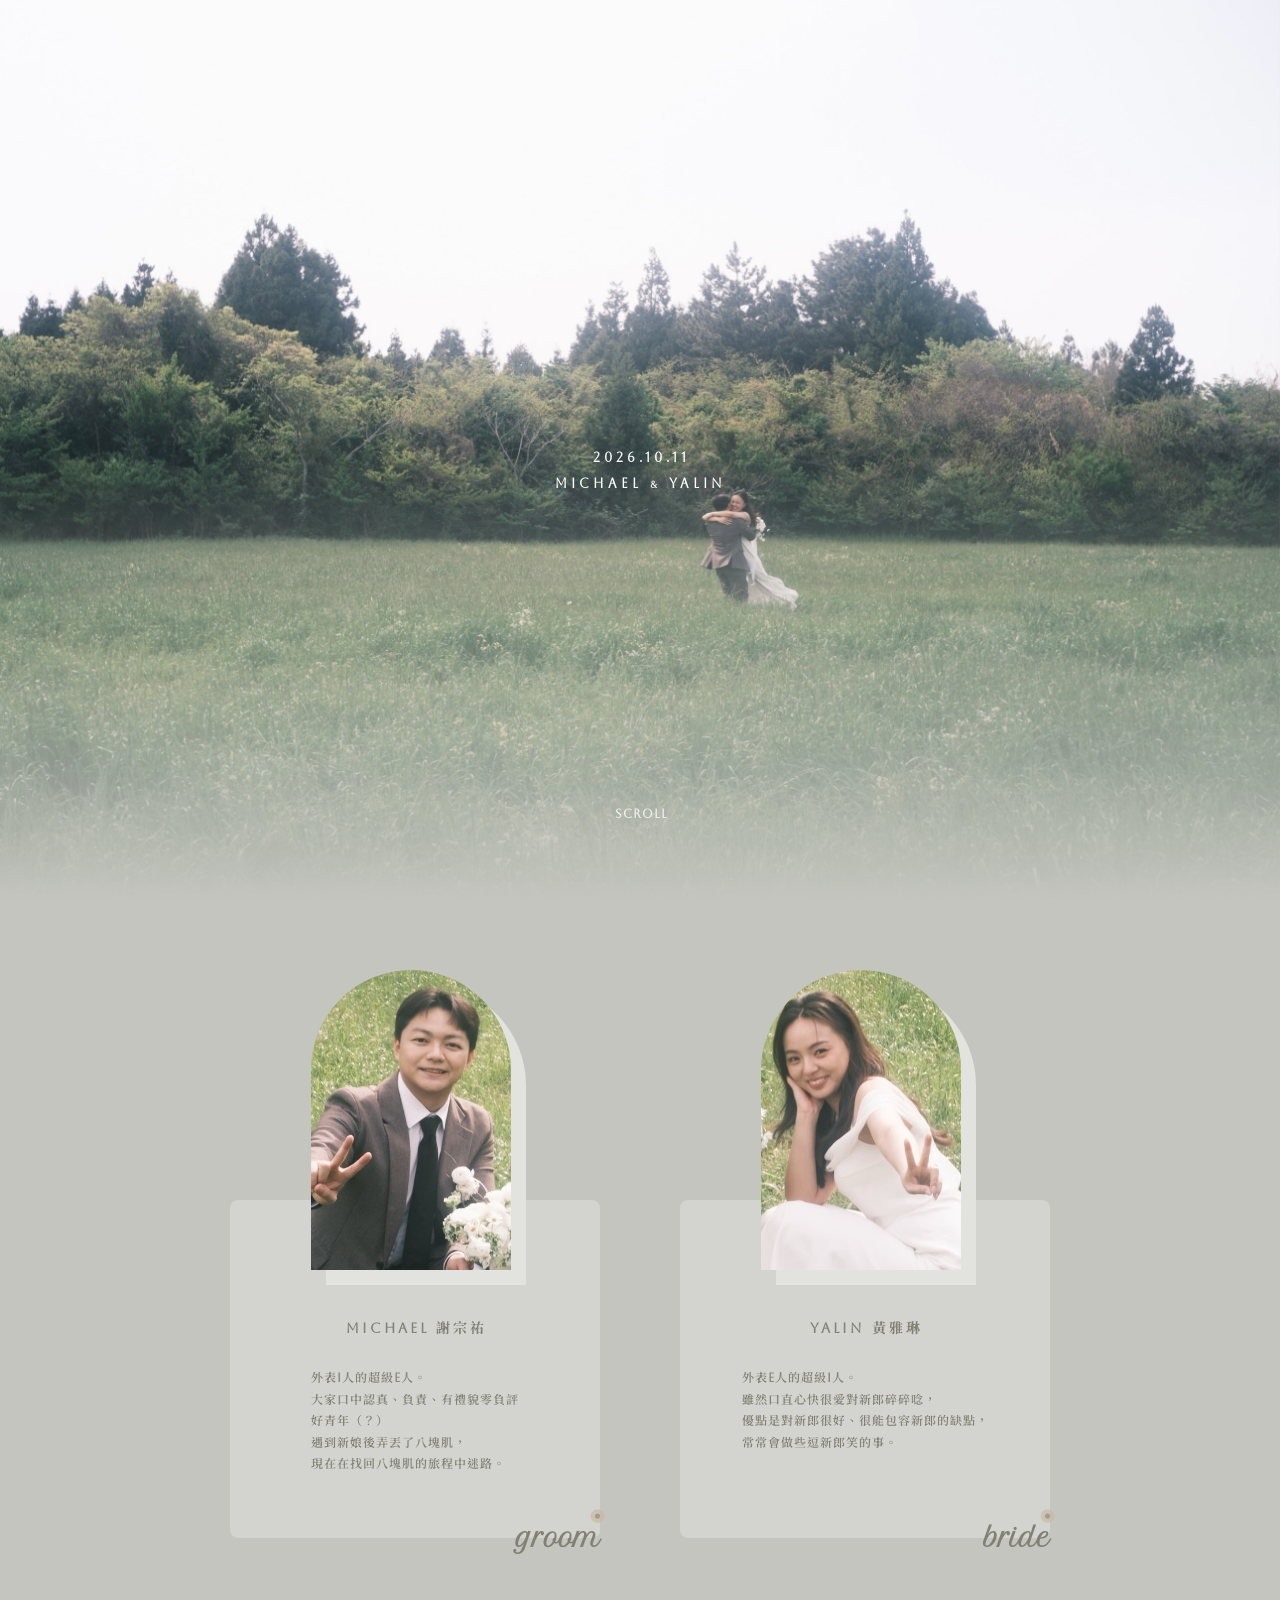
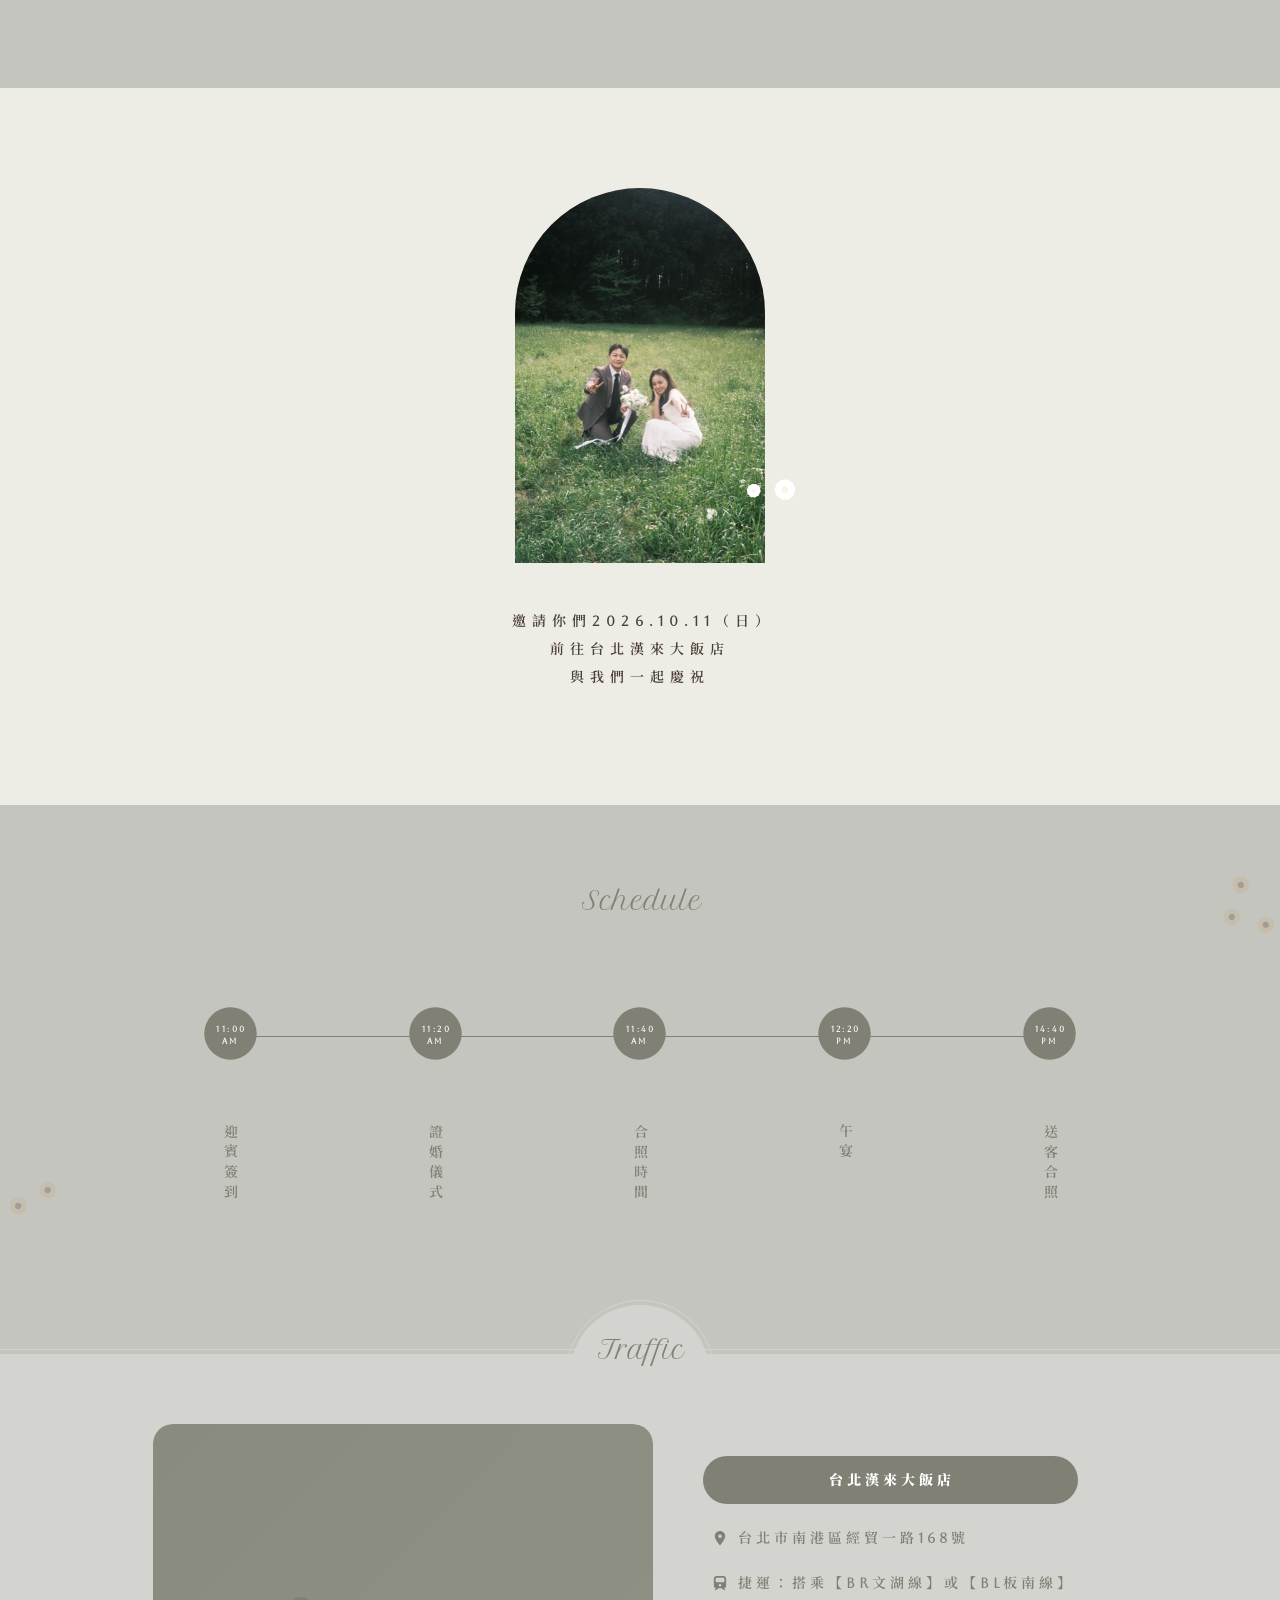
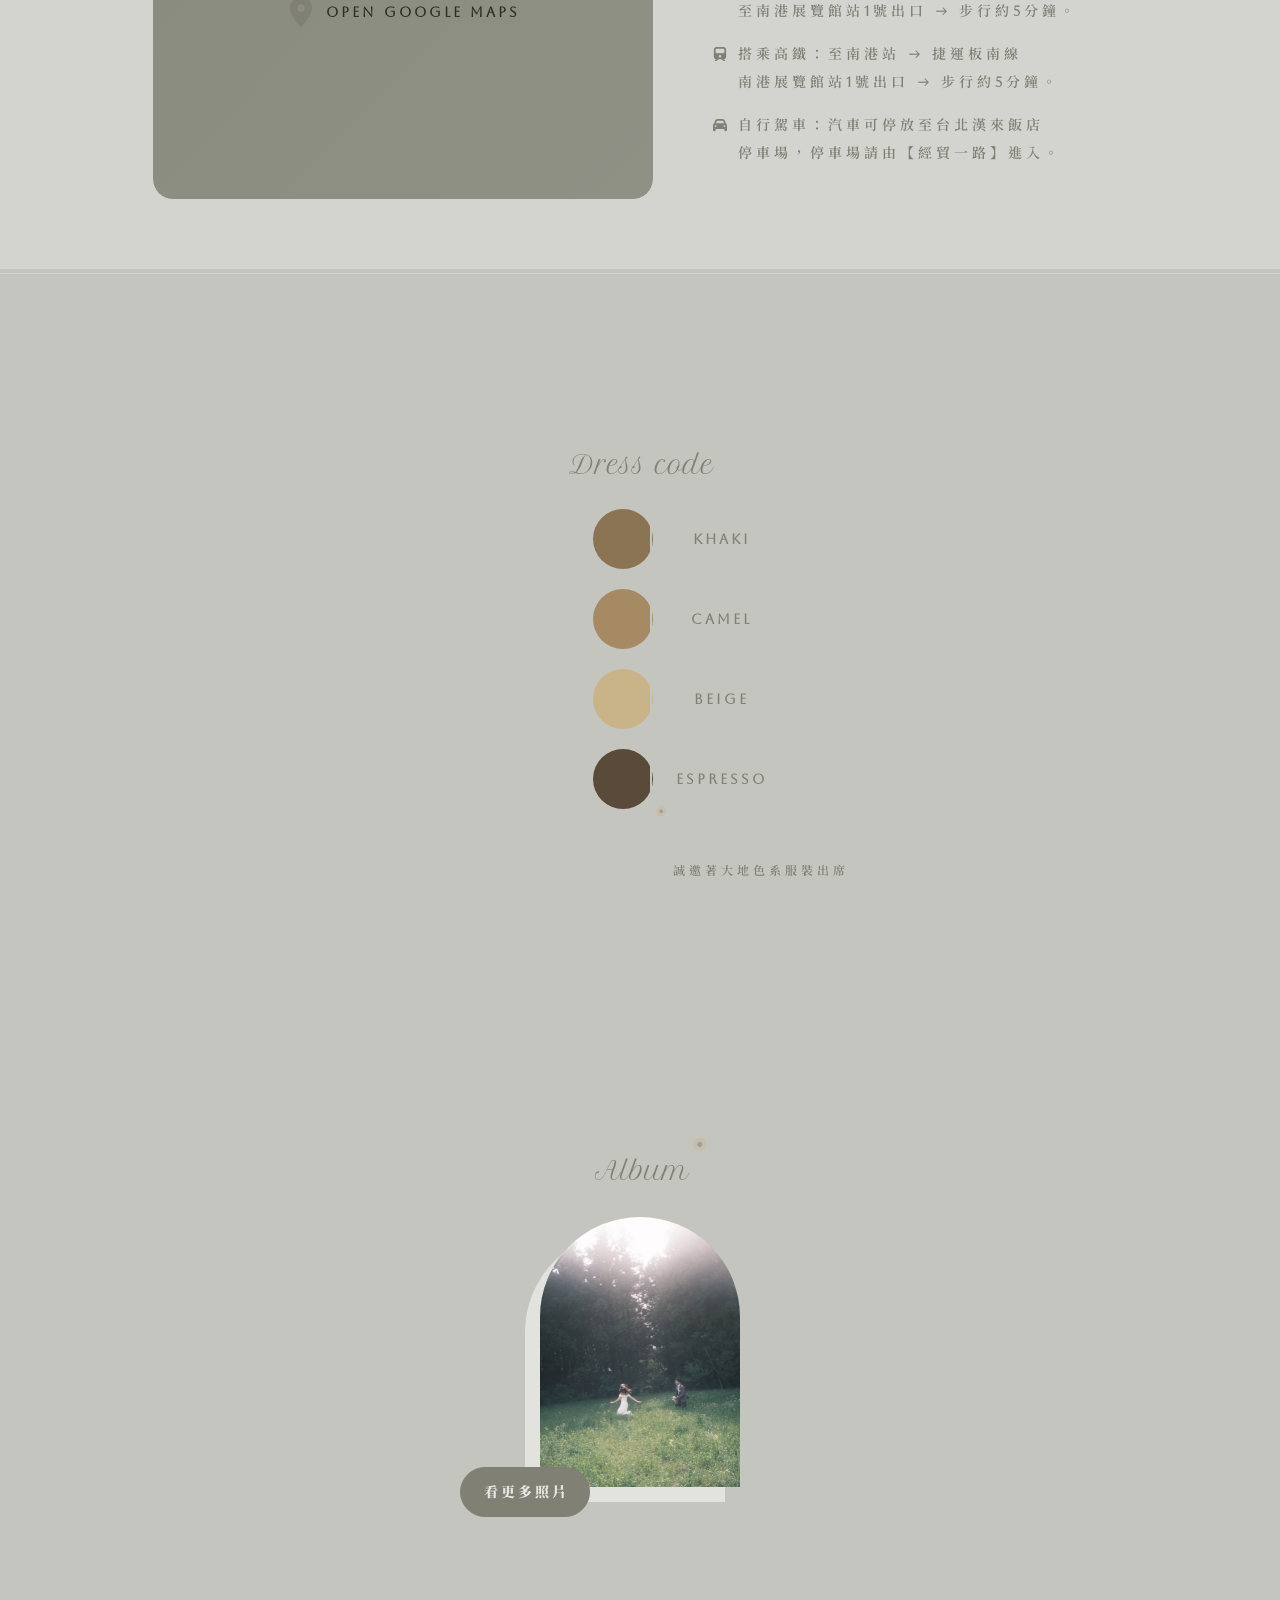
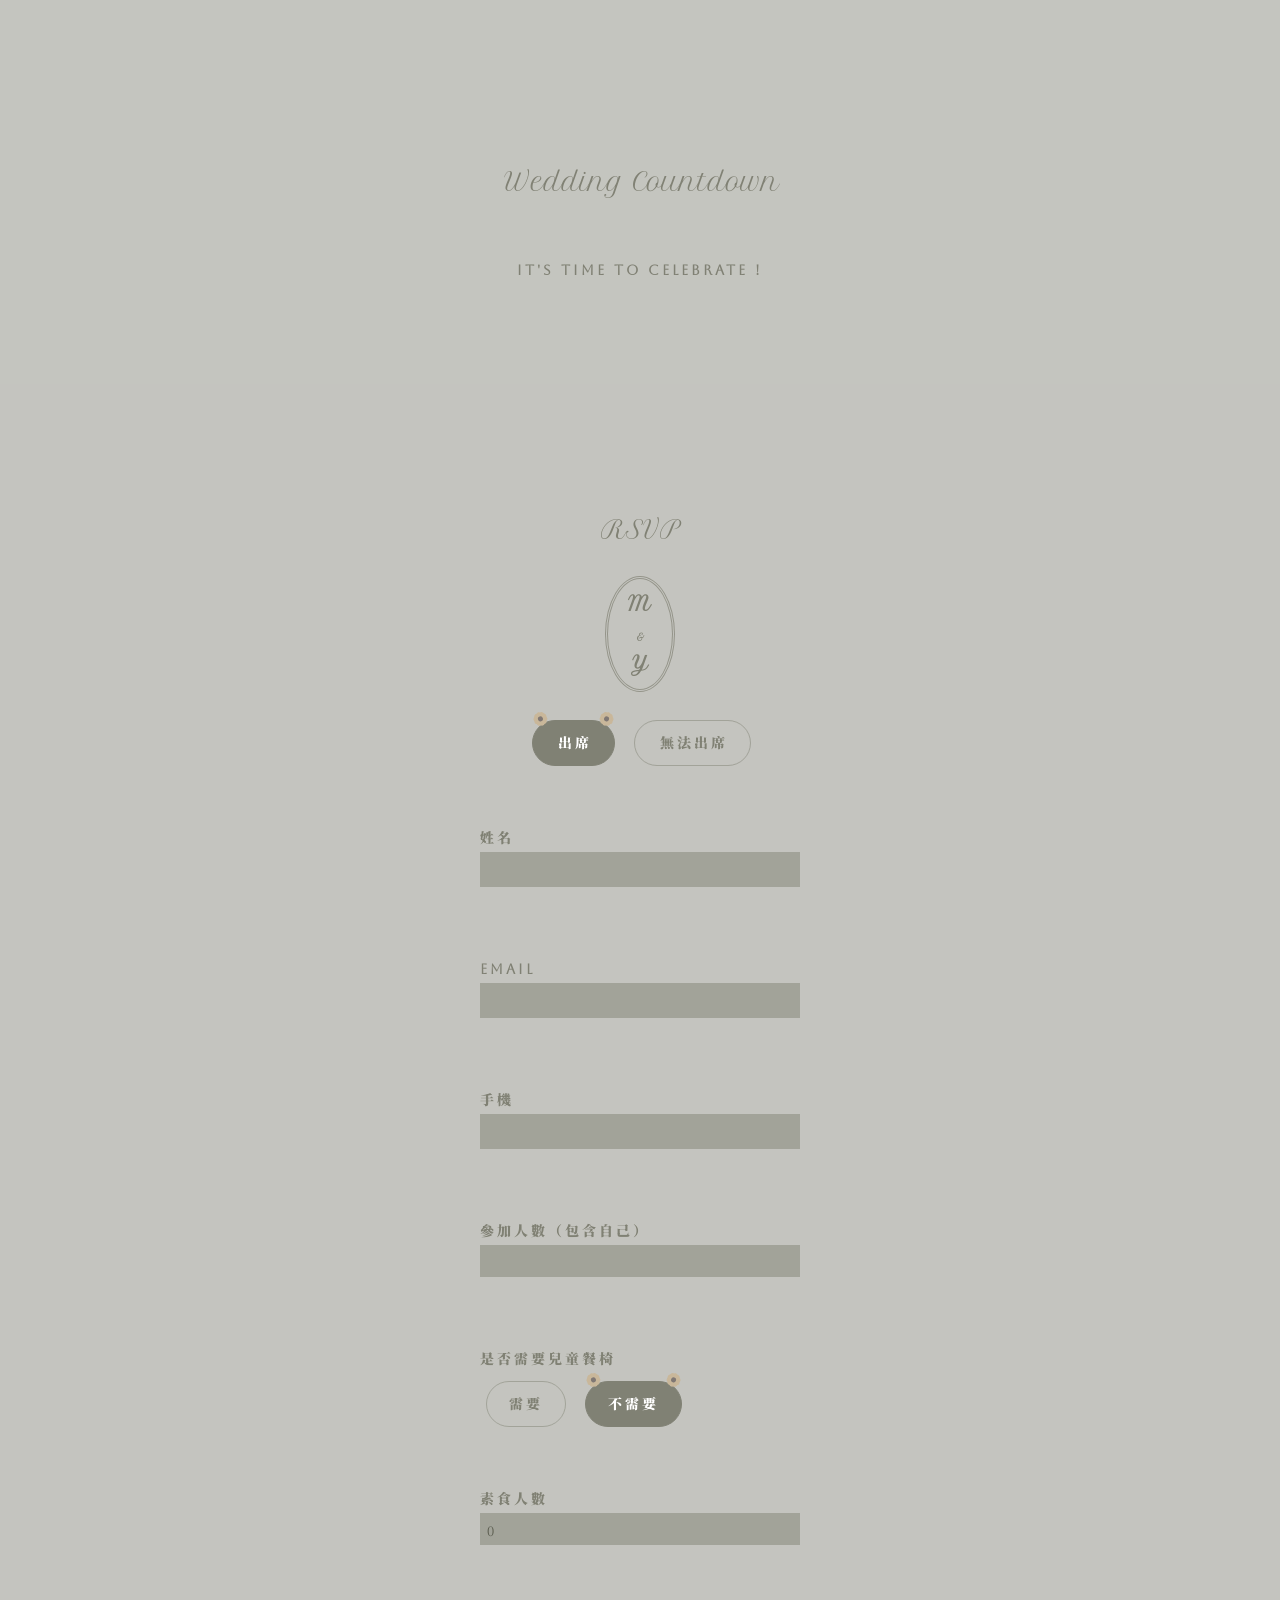
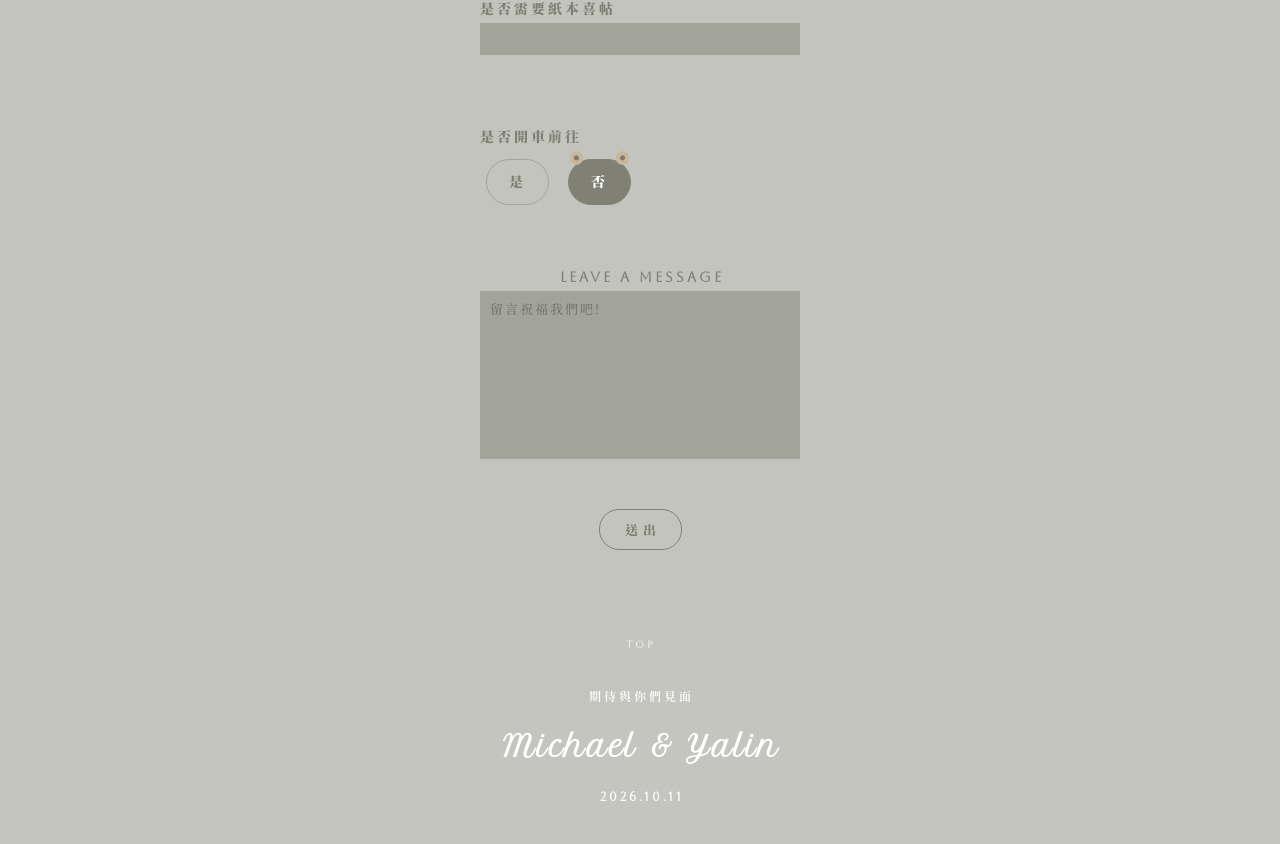
==== index.html @ a3f297ac "Fix remaining orphan line-wrap in groom's bio His line was 3 chars longer than the bride's equivalen" ====
<!DOCTYPE html>
<html lang="zh-Hant">
<head>
<meta charset="UTF-8">
<meta name="description" content="Save the Date for the wedding of Michael and Yalin!">
<meta name="viewport" content="width=device-width, initial-scale=1.0">
<title>Michael and Yalin｜Wedding</title>
<link rel="preconnect" href="https://fonts.googleapis.com">
<link rel="preconnect" href="https://fonts.gstatic.com" crossorigin>
<link rel="stylesheet" href="style.css">
</head>
<body>

<div class="bg" id="homebg"></div>
<div class="bg" id="secondbg"></div>
<div class="bg" id="thirdbg"></div>

<header id="header">
    <h1>
        2026.10.11<br>
        Michael <span class="amp">&amp;</span> Yalin
    </h1>
    <a href="javascript:void(0)" onclick="JumpTo('intro')">
        <p>scroll</p>
        <div id="scroll-line"></div>
    </a>
</header>

<div id="intro">
    <div class="intro-box">
        <div id="groom"></div>
        <p><b>MICHAEL 謝宗祐</b></p>
        <p class="intro-content">
            外表I人的超級E人。<br>
            大家口中認真、負責、有禮貌零負評<br>
            好青年（？）<br>
            遇到新娘後弄丟了八塊肌，<br>
            現在在找回八塊肌的旅程中迷路。
        </p>
        <span class="intro-title">groom</span>
    </div>
    <div class="intro-box">
        <div id="bride"></div>
        <p><b>YALIN 黃雅琳</b></p>
        <p class="intro-content">
            外表E人的超級I人。<br>
            雖然口直心快很愛對新郎碎碎唸，<br>
            優點是對新郎很好、很能包容新郎的缺點，<br>
            常常會做些逗新郎笑的事。
        </p>
        <span class="intro-title">bride</span>
    </div>
</div>

<div id="invite" class="invite">
    <div>
        <div class="invite-img"></div>
        <span id="invite-flower1"></span>
        <span id="invite-flower2"></span>
        <h2>we're getting married</h2>
    </div>
    <p>
        邀請你們2026.10.11（日）<br>
        前往台北漢來大飯店<br>與我們一起慶祝
    </p>
</div>

<div id="schedule">
    <h2>Schedule</h2>
    <div id="right-flowers">
        <span class="flowers" id="right-flower1"></span>
        <span class="flowers" id="right-flower2"></span>
        <span class="flowers" id="right-flower3"></span>
    </div>
    <div id="left-flowers">
        <span class="flowers" id="left-flower1"></span>
        <span class="flowers" id="left-flower2"></span>
    </div>
    <div id="timeline">
        <div class="time" id="time1">11:00<br>AM</div>
        <div class="time" id="time2">11:20<br>AM</div>
        <div class="time" id="time3">11:40<br>AM</div>
        <div class="time" id="time4">12:20<br>PM</div>
        <div class="time" id="time5">14:40<br>PM</div>
        <div class="activity" id="activity1">迎賓簽到</div>
        <div class="activity" id="activity2">證婚儀式</div>
        <div class="activity" id="activity3">合照時間</div>
        <div class="activity" id="activity4">午宴</div>
        <div class="activity" id="activity5">送客合照</div>
    </div>
</div>

<div id="traffic">
    <div id="traffic-box">
        <h2>Traffic</h2>
        <div class="map">
            <a href="https://www.google.com/maps/search/?api=1&query=%E5%8F%B0%E5%8C%97%E6%BC%A2%E4%BE%86%E5%A4%A7%E9%A3%AF%E5%BA%97" target="_blank" rel="noopener">
                <svg class="pin" xmlns="http://www.w3.org/2000/svg" viewBox="0 0 384 512" fill="currentColor"><path d="M215.7 499.2C267 435 384 279.4 384 192C384 86 298 0 192 0S0 86 0 192c0 87.4 117 243 168.3 307.2c12.3 15.3 35.1 15.3 47.4 0zM192 128a64 64 0 1 1 0 128 64 64 0 1 1 0-128z"/></svg>
                &nbsp;open google maps
            </a>
        </div>
        <div id="traffic-content">
            <div class="theplace">
                台北漢來大飯店
            </div>
            <div class="guide">
                <div>
                    <svg xmlns="http://www.w3.org/2000/svg" viewBox="0 0 384 512" fill="currentColor" width="14px" height="14px" style="padding-top: 7px;"><path d="M215.7 499.2C267 435 384 279.4 384 192C384 86 298 0 192 0S0 86 0 192c0 87.4 117 243 168.3 307.2c12.3 15.3 35.1 15.3 47.4 0zM192 128a64 64 0 1 1 0 128 64 64 0 1 1 0-128z"/></svg>
                </div>
                <div>台北市南港區經貿一路168號</div>

                <div><svg xmlns="http://www.w3.org/2000/svg" viewBox="0 0 448 512" fill="currentColor" width="14px" height="14px" style="padding-top: 7px;"><path d="M96 0C43 0 0 43 0 96L0 352c0 48 35.2 87.7 81.1 94.9l-46 46C28.1 499.9 33.1 512 43 512l39.7 0c8.5 0 16.6-3.4 22.6-9.4L160 448l128 0 54.6 54.6c6 6 14.1 9.4 22.6 9.4l39.7 0c10 0 15-12.1 7.9-19.1l-46-46c46-7.1 81.1-46.9 81.1-94.9l0-256c0-53-43-96-96-96L96 0zM64 96c0-17.7 14.3-32 32-32l256 0c17.7 0 32 14.3 32 32l0 96c0 17.7-14.3 32-32 32L96 224c-17.7 0-32-14.3-32-32l0-96zM224 288a48 48 0 1 1 0 96 48 48 0 1 1 0-96z"/></svg></div>
                <div>捷運：搭乘【BR文湖線】或【BL板南線】<br>至南港展覽館站1號出口 → 步行約5分鐘。</div>

                <div><svg xmlns="http://www.w3.org/2000/svg" viewBox="0 0 448 512" fill="currentColor" width="14px" height="14px" style="padding-top: 7px;"><path d="M96 0C43 0 0 43 0 96L0 352c0 48 35.2 87.7 81.1 94.9l-46 46C28.1 499.9 33.1 512 43 512l39.7 0c8.5 0 16.6-3.4 22.6-9.4L160 448l128 0 54.6 54.6c6 6 14.1 9.4 22.6 9.4l39.7 0c10 0 15-12.1 7.9-19.1l-46-46c46-7.1 81.1-46.9 81.1-94.9l0-256c0-53-43-96-96-96L96 0zM64 96c0-17.7 14.3-32 32-32l256 0c17.7 0 32 14.3 32 32l0 96c0 17.7-14.3 32-32 32L96 224c-17.7 0-32-14.3-32-32l0-96zM224 288a48 48 0 1 1 0 96 48 48 0 1 1 0-96z"/></svg></div>
                <div>搭乘高鐵：至南港站 → 捷運板南線<br>南港展覽館站1號出口 → 步行約5分鐘。</div>

                <div><svg xmlns="http://www.w3.org/2000/svg" viewBox="0 0 512 512" fill="currentColor" width="14px" height="14px" style="padding-top: 7px;"><path d="M135.2 117.4L109.1 192l293.8 0-26.1-74.6C372.3 104.6 360.2 96 346.6 96L165.4 96c-13.6 0-25.7 8.6-30.2 21.4zM39.6 196.8L74.8 96.3C88.3 57.8 124.6 32 165.4 32l181.2 0c40.8 0 77.1 25.8 90.6 64.3l35.2 100.5c23.2 9.6 39.6 32.5 39.6 59.2l0 144 0 48c0 17.7-14.3 32-32 32l-32 0c-17.7 0-32-14.3-32-32l0-48L96 400l0 48c0 17.7-14.3 32-32 32l-32 0c-17.7 0-32-14.3-32-32l0-48L0 256c0-26.7 16.4-49.6 39.6-59.2zM128 288a32 32 0 1 0 -64 0 32 32 0 1 0 64 0zm288 32a32 32 0 1 0 0-64 32 32 0 1 0 0 64z"/></svg></div>
                <div>自行駕車：汽車可停放至台北漢來飯店<br>停車場，停車場請由【經貿一路】進入。</div>
            </div>
        </div>
    </div>
</div>

<div id="dresscode">
    <div class="dresscode-box">
        <div class="dresscode-img"></div>
        <h2>Dress code</h2>
        <div id="dresscode-flower">
            <span class="flowers" id="dresscode-flower1"></span>
            <span class="flowers" id="dresscode-flower2"></span>
        </div>
        <div id="dresscode-content">
            <div id="dresscode-grid">
                <div class="circle" id="circle1"></div>
                <div>KHAKI</div>
                <div class="circle" id="circle2"></div>
                <div>CAMEL</div>
                <div class="circle" id="circle3"></div>
                <div>BEIGE</div>
                <div class="circle" id="circle4"></div>
                <div>ESPRESSO</div>
            </div>
            <p class="dresscode-note">誠邀著大地色系服裝出席</p>
        </div>
    </div>
</div>

<div class="photo-video">
    <h2>Album</h2>
    <div class="photo"><a href="javascript:void(0)" onclick="showgallery()">看更多照片</a></div>
</div>

<a href="javascript:void(0)" id="closebutton" onclick="closegallery()">&times;</a>
<div id="gallery">
    <div id="photo-gallery">
        <div id="photo-gallery-grid"></div>
        <p>photos by Michael &amp; Yalin</p>
    </div>
</div>

<div id="photo-viewer">
    <button class="viewer-nav viewer-prev" onclick="showPrevViewerPhoto()" aria-label="Previous">&#10094;</button>
    <img src="" alt="" id="viewerImg">
    <button class="viewer-nav viewer-next" onclick="showNextViewerPhoto()" aria-label="Next">&#10095;</button>
</div>

<div class="countdown-area" id="countdown-area">
    <h2>Wedding Countdown</h2>
    <p>距離婚禮還有</p>
    <div class="countdown-area-box">
        <div id="days"></div>
        <div id="hours"></div>
        <div id="mins"></div>
        <div id="secs"></div>
        <p>Days</p>
        <p>Hours</p>
        <p>Mins</p>
        <p>Secs</p>
    </div>
    <p>期待與你們見面！</p>
</div>

<div id="RSVP" class="RSVP">
    <h2>RSVP</h2>
    <div id="RSVPcircle">M<br><span style="font-size: 10px;">&amp;</span><br>Y</div>
    <div id="RSVParea">
        <form id="form1">

            <label for="attend-yes" class="attend" onclick="AttendFunction('form1')">出席
                <input type="radio" id="attend-yes" value="出席" name="ATTEND" checked>
                <span class="flower-deco attend-flower1"></span>
                <span class="flower-deco attend-flower2"></span>
            </label>
            <label for="attend-no" class="attend" onclick="AttendFunction('form1')">無法出席
                <input type="radio" id="attend-no" value="無法出席" name="ATTEND">
                <span class="flower-deco attend-flower1"></span>
                <span class="flower-deco attend-flower2"></span>
            </label>

            <div class="form-grid">
                <div class="form-title"><label for="Name">姓名</label></div>
                <div>
                    <input type="text" id="Name" name="NAME">
                    <span class="field-error" id="err-Name"></span>
                </div>

                <div class="form-title"><label for="Email">Email</label></div>
                <div>
                    <input type="email" id="Email" name="EMAIL">
                    <span class="field-error" id="err-Email"></span>
                </div>

                <div class="form-title"><label for="Phone">手機</label></div>
                <div>
                    <input type="tel" id="Phone" name="PHONE">
                    <span class="field-error" id="err-Phone"></span>
                </div>

                <div class="form-title not-attend"><label for="AttendCount">參加人數（包含自己）</label></div>
                <div class="not-attend">
                    <select id="AttendCount" name="ATTENDCOUNT">
                        <option value=""></option>
                        <option value="1">1</option>
                        <option value="2">2</option>
                        <option value="3">3</option>
                        <option value="4">4</option>
                        <option value="5">5</option>
                        <option value="6">6</option>
                        <option value="7">7</option>
                        <option value="8">8</option>
                        <option value="9">9</option>
                        <option value="10">10</option>
                    </select>
                    <span class="field-error" id="err-AttendCount"></span>
                </div>

                <div class="form-title not-attend">是否需要兒童餐椅</div>
                <div class="not-attend">
                    <label for="childchair-yes" class="attend" onclick="ToggleFunction('form1','CHILDCHAIR')">需要
                        <input type="radio" id="childchair-yes" value="需要" name="CHILDCHAIR">
                        <span class="flower-deco attend-flower1"></span>
                        <span class="flower-deco attend-flower2"></span>
                    </label>
                    <label for="childchair-no" class="attend" onclick="ToggleFunction('form1','CHILDCHAIR')">不需要
                        <input type="radio" id="childchair-no" value="不需要" name="CHILDCHAIR" checked>
                        <span class="flower-deco attend-flower1"></span>
                        <span class="flower-deco attend-flower2"></span>
                    </label>
                </div>

                <div class="form-title not-attend"><label for="VegCount">素食人數</label></div>
                <div class="not-attend">
                    <select id="VegCount" name="VEGCOUNT">
                        <option value="0">0</option>
                        <option value="1">1</option>
                        <option value="2">2</option>
                        <option value="3">3</option>
                        <option value="4">4</option>
                        <option value="5">5</option>
                        <option value="6">6</option>
                        <option value="7">7</option>
                        <option value="8">8</option>
                        <option value="9">9</option>
                        <option value="10">10</option>
                    </select>
                </div>

                <div class="form-title"><label for="Invitation">是否需要紙本喜帖</label></div>
                <div>
                    <select id="Invitation" name="INVITATION" onchange="InvitationFunction()">
                        <option value=""></option>
                        <option value="需要">需要</option>
                        <option value="不需要">不需要</option>
                    </select>
                    <span class="field-error" id="err-Invitation"></span>
                </div>

                <div class="form-title" id="addressLabel" style="display:none;"><label for="Address">喜帖寄送地址</label></div>
                <div id="addressRow" class="is-hidden">
                    <input type="text" id="Address" name="ADDRESS" placeholder="請填郵遞區號＋地址">
                    <span class="field-error" id="err-Address"></span>
                </div>

                <div class="form-title not-attend">是否開車前往</div>
                <div class="not-attend">
                    <label for="driving-yes" class="attend" onclick="ToggleFunction('form1','DRIVING')">是
                        <input type="radio" id="driving-yes" value="是" name="DRIVING">
                        <span class="flower-deco attend-flower1"></span>
                        <span class="flower-deco attend-flower2"></span>
                    </label>
                    <label for="driving-no" class="attend" onclick="ToggleFunction('form1','DRIVING')">否
                        <input type="radio" id="driving-no" value="否" name="DRIVING" checked>
                        <span class="flower-deco attend-flower1"></span>
                        <span class="flower-deco attend-flower2"></span>
                    </label>
                </div>

            </div>
            <div class="form-title">LEAVE A MESSAGE</div>
            <textarea id="Message" name="MESSAGE" rows="8" placeholder="留言祝福我們吧!"></textarea>
        </form>

        <input type="submit" value="送出" id="submitbutton" onclick="submitform1()">

    </div>
</div>

<div id="submit-success">
    <div>
        <h1>感謝填寫！</h1>
        <div>期待與你們相聚<br>Michael &amp; Yalin</div>
        <a href="javascript:void(0)" id="submitokbutton" onclick="submitok()">確認</a>
    </div>
</div>

<div id="loading">
    <div id="loader"></div>
</div>

<footer>
    <a href="javascript:void(0)" onclick="JumpTo('header')">TOP</a>
    <div>期待與你們見面</div>
    <div class="footer-signature">Michael &amp; Yalin</div>
    <div>2026.10.11</div>
</footer>

<script src="https://code.jquery.com/jquery-3.4.1.js" integrity="sha256-WpOohJOqMqqyKL9FccASB9O0KwACQJpFTUBLTYOVvVU=" crossorigin="anonymous"></script>
<script src="script.js"></script>
</body>
</html>
---- style.css ----
@import url('https://fonts.googleapis.com/css2?family=Aboreto&family=Noto+Serif+TC:wght@600;900&family=Petit+Formal+Script&display=swap');

:root{
    --flower-svg: url("data:image/svg+xml,%3Csvg xmlns='http://www.w3.org/2000/svg' viewBox='0 0 40 60'%3E%3Cg fill='%23c9b79a'%3E%3Cellipse cx='20' cy='15' rx='8' ry='14'/%3E%3Cellipse cx='20' cy='15' rx='8' ry='14' transform='rotate(72 20 15)'/%3E%3Cellipse cx='20' cy='15' rx='8' ry='14' transform='rotate(144 20 15)'/%3E%3Cellipse cx='20' cy='15' rx='8' ry='14' transform='rotate(216 20 15)'/%3E%3Cellipse cx='20' cy='15' rx='8' ry='14' transform='rotate(288 20 15)'/%3E%3Ccircle cx='20' cy='15' r='5' fill='%23807874'/%3E%3C/g%3E%3C/svg%3E");
}

html{scroll-behavior: smooth;}
body,html{height: 100%;}

body{
    margin: 0;
    padding: 0;
    font-family: 'Aboreto','Noto Serif TC',serif;
    color: rgb(128, 129, 116);
    background-color: rgb(196, 197, 191);
    text-align: center;
    text-indent: 3px;
    letter-spacing: 3px;
    font-size: 14px;
    font-weight: 600;
    line-height: 2;
}

::selection{
    color: rgb(128, 129, 116);
    background-color: rgba(38, 39, 32,0.7);
}

h1{
    font-size: 12px;
    margin-top: 50px;
    font-weight: 900;
}

h2{
    font-size: 25px;
    font-family: 'Petit Formal Script', cursive;
    font-weight: 400;
    letter-spacing: 0;
}

header{
    width: 100%;
    height: 100%;
    position: relative;
    display: flex;
    flex-direction: column;
    justify-content: center;
    align-items: center;
    color: rgb(255, 255, 255);
    background-image: linear-gradient(rgba(196, 197, 191, 0) 50%,rgba(196, 197, 191, 1));
    overflow: hidden;
}

header h1{
    font-size: 13px;
    letter-spacing: 4px;
}

header h1 span.amp{
    font-size: 10px;
}

header a{
    position: absolute;
    display: flex;
    flex-direction: column;
    align-items: center;
    height: 110px;
    bottom: 0px;
    text-decoration: none;
    color: rgba(255, 255, 255,0.8);
}

header a p{
    font-size: 12px;
    letter-spacing: 1px;
    padding-bottom: 10px;
    animation-name: scrollp;
    animation-iteration-count: infinite;
    animation-duration: 2s;
    transform: translateY(0);
}

@keyframes scrollp{
    0% { transform: translateY(0); }
    50% { transform: translateY(10px); }
    100% { transform: translateY(0); }
}

#scroll-line{
    display: block;
    height: 0;
    border-left: 1px solid rgba(255, 255, 255, 0.3);
    animation-name: scroll-line;
    animation-iteration-count: infinite;
    animation-duration: 1s;
}

@keyframes scroll-line{
    0% { height: 0; }
    100% { height: 60px; }
}

.bg{
    width: 100%;
    height: 100%;
    position: fixed;
    background-size: cover;
    background-position: center;
    z-index: -99;
}

#homebg{
    background-position: 50% 40%;
    background-image: url("reference/網頁用圖/background1.JPG");
    z-index: -100;
}
#secondbg{
    background-image: url("reference/網頁用圖/background2.JPG");
    display: none;
}
#thirdbg{
    background-image: url("reference/網頁用圖/background3.JPG");
    filter: brightness(160%);
    display: none;
}

#intro{
    padding: 150px 0 0 0;
    display: flex;
    flex-wrap: wrap;
    justify-content: center;
    background-color: rgb(196, 197, 191);
    overflow: hidden;
}

.intro-box{
    display: flex;
    flex-direction: column;
    align-items: center;
    position: relative;
    background-color: rgba(211, 211, 207);
    border-radius: 8px;
    padding: 100px 50px 50px 50px;
    margin: 150px 40px;
    width: 270px;
    opacity: 0;
    transform: translateY(100px);
    transition: 1s;
}

.intro-box.active{
    opacity: 1;
    transform: translateX(0);
}

#groom, #bride{
    position: absolute;
    top: -80px;
    left: 49%;
    transform: translate(-50%, -50%);
    width: 200px;
    height: 300px;
    border-radius: 100px 100px 0 0;
    box-shadow: 15px 15px 0px rgb(226, 226, 223);
    background-repeat: no-repeat;
}

#groom{
    background-image: url('reference/網頁用圖/avatar_groom.jpg');
    background-position: 50% 30%;
    background-size: cover;
}

#bride{
    background-image: url('reference/網頁用圖/avatar_bride.jpg');
    background-position: 50% 20%;
    background-size: cover;
}

.intro-content{
    text-align: left;
    text-indent: 0;
    font-size: 12px;
    letter-spacing: 1px;
    line-height: 1.8;
    opacity: 0;
    transition: 1.5s;
}

.intro-content.active{
    opacity: 1;
}

.intro-title{
    position: absolute;
    font-family: 'Petit Formal Script', cursive;
    font-size: 25px;
    letter-spacing: 0;
    bottom: -25px;
    right: 0px;
}

.intro-title::after{
    content: '';
    position: absolute;
    height: 50px;
    width: 20px;
    background-image: var(--flower-svg);
    background-repeat: no-repeat;
    background-size: contain;
    transform: rotate(15deg);
    right: -3px;
    bottom: 5px;
    opacity: 0.6;
    z-index: -1;
    pointer-events: none;
}

#invite{
    padding: 100px 0;
    display: flex;
    flex-direction: column;
    align-items: center;
    color: rgb(74, 63, 53);
    background-color: rgba(245, 242, 235, 0.85);
    overflow: hidden;
}

#invite div{
    position: relative;
    width: 350px;
}

.invite-img{
    width: 70%;
    max-width: 250px;
    aspect-ratio: 1 / 1.5;
    border-radius: 200px 200px 0 0;
    margin: auto;
    background-image: url('reference/gallery/thumbs/IMG_0279.JPG');
    background-size: cover;
    background-position: 50% 20%;
}

#invite-flower1{
    position: absolute;
    width: 20px;
    height: 30px;
    bottom:50px;
    right: 50px;
    background-image: var(--flower-svg);
    background-repeat: no-repeat;
    background-size: contain;
    filter: brightness(200%);
    transform: rotate(-10deg);
    animation-name: smallflower;
    animation-iteration-count: infinite;
    animation-duration: 1s;
    pointer-events: none;
    user-select:none;
}

@keyframes smallflower{
    0% { transform: rotate(-10deg); }
    50% { transform: rotate(-5deg); }
    100% { transform: rotate(-10deg); }
}

#invite-flower2{
    position: absolute;
    width: 30px;
    height: 45px;
    bottom: 40px;
    right: 18px;
    background-image: var(--flower-svg);
    background-repeat: no-repeat;
    background-size: contain;
    filter: brightness(200%);
    transform: rotate(15deg);
    animation-name: bigflower;
    animation-iteration-count: infinite;
    animation-duration: 1s;
    pointer-events: none;
    user-select:none;
}

@keyframes bigflower{
    0% { transform: rotate(15deg); }
    50% { transform: rotate(10deg); }
    100% { transform: rotate(15deg); }
}

#invite h2{
    position: absolute;
    font-size: 28px;
    bottom: -50px;
    width: 100%;
    color: rgb(255, 255, 255);
    opacity: 0;
    transition: 0.7s;
    transform: translateY(50px);
}

#invite h2.active{
    opacity: 1;
    transform: translateY(0);
}

#invite p{
    padding: 30px 20px 0 20px;
    text-indent: 6px;
    letter-spacing: 6px;
    opacity: 0;
    transition: 0.7s;
    transition-delay: 0.1s;
    transform: translateY(50px);
}

#invite p.active{
    opacity: 1;
    transform: translateY(0);
}

#schedule{
    position: relative;
    padding: 50px 0 150px 0;
    background-color: rgb(196, 197, 191);
    overflow: hidden;
}

#timeline{
    position: relative;
    margin: auto;
    padding-top: 50px;
    display: grid;
    grid-auto-columns: 1fr;
    grid-template-areas:
      'time1 activity1'
      'time2 activity2'
      'time3 activity3'
      'time4 activity4'
      'time5 activity5';
    width: 260px;
    row-gap: 50px;
    justify-content: center;
}

#timeline::before{
    content: '';
    position: absolute;
    width: 0;
    height: 85%;
    top: 90px;
    left: 25%;
    border-left: 1px solid rgb(128, 129, 116);
}

#timeline div{
    display: flex;
    align-items: center;
    justify-content: center;
}

.time{
    font-size: 12px;
    width: 75px;
    height: 70px;
    border-radius: 50%;
    padding-top: 5px;
    line-height: 1.5;
    justify-self: center;
    color: rgb(255, 255, 255);
    background-color: rgb(128, 129, 116);
    transform: scale(0.7);
}

.time.active{
    animation-name: time-animation;
    animation-duration: 1.5s;
    animation-fill-mode: forwards;
}

@keyframes time-animation{
    0%{ transform: scale(0.7); }
    50%{ transform: scale(1); }
    100%{ transform: scale(0.9); }
}

.activity{
    letter-spacing: 6px;
}

#time1{ grid-area: time1; }
#time2{ grid-area: time2; }
#time3{ grid-area: time3; }
#time4{ grid-area: time4; }
#time5{ grid-area: time5; }
#activity1{ grid-area: activity1; }
#activity2{ grid-area: activity2; }
#activity3{ grid-area: activity3; }
#activity4{ grid-area: activity4; }
#activity5{ grid-area: activity5; }

#right-flowers{ position: absolute; top: 20%; right: 0; }
#left-flowers{ position: absolute; bottom: 20%; left: 0; }

.flowers{
    display: inline-block;
    position: relative;
    width: 25px;
    height: 40px;
    opacity: 0.5;
    pointer-events: none;
    user-select:none;
    background-image: var(--flower-svg);
    background-repeat: no-repeat;
    background-size: contain;
}

#left-flower1{ transform: rotate(15deg); }
#left-flower2{ transform: rotate(30deg); top:-17px; left: -5px; }
#right-flower1{ transform: scaleX(-1) rotate(40deg); top:-10px; right: -35px; }
#right-flower2{ transform: rotate(-15deg); top:-40px; right: -8px; }
#right-flower3{ transform: scaleX(-1) rotate(10deg); }

#traffic{ background-color: rgb(196, 197, 191); }

#traffic h2{
    padding: 20px 5px 0 5px;
    background-color: rgba(211, 211, 207,1);
    border-radius: 70px 70px 0 0;
    width: 130px;
    top: -70px;
    position: absolute;
}

#traffic h2::before{
    content: '';
    position: absolute;
    border: 1px solid rgba(211, 211, 207,1);
    border-radius: 75px 75px 0 0;
    width: 105%;
    height: 110%;
    top: -5px;
    left: -4.5px;
}

#traffic-box{
    padding: 50px 0;
    background-color: rgba(211, 211, 207,1);
    display: flex;
    flex-wrap: wrap;
    justify-content: center;
    position: relative;
}

#traffic-box::before{
    content: '';
    position: absolute;
    border-top: 1px solid rgba(211, 211, 207,1);
    width: 100%;
    top: -5px;
    left: 0;
}

#traffic-box::after{
    content: '';
    position: absolute;
    border-top: 1px solid rgba(211, 211, 207,1);
    width: 100%;
    bottom: -5px;
    left: 0;
    z-index: 2;
}

.map{
    width: 90%;
    max-width: 500px;
    aspect-ratio: 4 / 3;
    position: relative;
    margin: 20px 0;
    display: flex;
    justify-content: center;
    align-items: center;
    border-radius: 20px;
    background: linear-gradient(135deg, rgb(180,181,175), rgb(211,211,207));
    overflow: hidden;
}

.map .pin{
    width: 30px;
    height: 30px;
    color: rgb(128, 129, 116);
}

.map a{
    position: absolute;
    opacity: 1;
    display: flex;
    align-items: center;
    justify-content: center;
    color: rgb(45, 47, 37);
    background-color: rgba(128, 129, 116, 0.8);
    text-decoration: none;
    top: 0;
    left: 0;
    width: 100%;
    height: 100%;
    border-radius: 20px;
    transition: opacity 1.5s;
}

.map a.active{ opacity: 0; transition: 2s 1s; }
.map:hover a{ animation: maphint 1s forwards; }

@keyframes maphint{ from{ opacity: 0; } to{ opacity: 1; } }

#traffic-content{
    display: flex;
    flex-direction: column;
    justify-content: center;
    padding: 20px 50px;
    letter-spacing: 4px;
    max-width: 600px;
}

.theplace{
    color: rgb(255, 255, 255);
    background-color: rgb(128, 129, 116);
    padding: 10px;
    border-radius: 40px;
    font-weight: 900;
    text-align: center;
    opacity: 0;
    transition: 1s;
}

.theplace.active{ opacity: 1; }

.guide{
    text-align: left;
    text-indent: 0;
    padding: 20px 0 0 10px;
    display: grid;
    grid-template-columns: 25px auto;
    row-gap: 15px;
    opacity: 0;
    transform: translateY(100px);
    transition: 1s;
}

.guide.active{ opacity: 1; transform: translateY(0); }

#dresscode{
    padding: 200px 0;
    position: relative;
    background-color: rgb(196, 197, 191);
    overflow: hidden;
}

.dresscode-box{
    width: 0px;
    margin: auto;
    position: relative;
    opacity: 0;
    transition: 1s;
}

.dresscode-box.active{ opacity: 1; width: 320px; }

.dresscode-img{
    position: absolute;
    width: 80%;
    height: 120%;
    background-image: url('reference/gallery/thumbs/IMG_0344.JPG');
    background-repeat: no-repeat;
    background-size: cover;
    left: -55%;
    top: -10%;
}

.dresscode-img::after{
    content: '';
    position: absolute;
    background-color: rgba(196, 197, 191,0.6);
    width: 100%;
    height: 100%;
    top: 0;
    left: 0;
}

#dresscode-flower{
    position: absolute;
    bottom: 10px;
    right: -32px;
    pointer-events: none;
    user-select:none;
}

#dresscode-flower1{ width: 15px; transform: rotate(15deg); }
#dresscode-flower2{ transform: rotate(40deg); left: -8px; bottom: -10px; opacity: 0; }

.dresscode-box h2{
    position: absolute;
    top:-25px;
    left: 50%;
    transform: translate(-50%,-50%);
    white-space: nowrap;
    z-index: 2;
}

#dresscode-content{
    background-color: rgb(180, 181, 175);
    width: 90%;
    height: 90%;
    margin: auto;
    white-space: nowrap;
    position: relative;
}

#dresscode-content::after{
    position: absolute;
    content: '';
    border: 1px solid rgb(196, 197, 191);
    width: calc(100% - 20px);
    height: calc(100% - 20px);
    top: 10px;
    left: 10px;
}

#dresscode-grid{
    display: grid;
    grid-template-columns: auto auto;
    gap: 20px;
    padding: 40px;
    align-items: center;
    justify-content: center;
}

.dresscode-note{
    padding: 0 30px 30px 30px;
    font-size: 12px;
    letter-spacing: 4px;
    line-height: 1.8;
}

.circle{ width: 60px; height: 60px; border-radius: 50%; }

#circle1{ background-color: rgb(139, 116, 84); }
#circle2{ background-color: rgb(166, 138, 100); }
#circle3{ background-color: rgb(201, 180, 138); }
#circle4{ background-color: rgb(90, 74, 58); }

.photo-video{
    position: relative;
    background-color: rgb(196, 197, 191);
    padding: 0 0 150px 0;
    overflow: hidden;
}

.photo-video h2::before{
    content: '';
    position: absolute;
    height: 50px;
    width: 20px;
    background-image: var(--flower-svg);
    background-repeat: no-repeat;
    background-size: contain;
    transform: rotate(20deg) translate(80px,-40px);
    opacity: 0.5;
    pointer-events: none;
    user-select:none;
}

.photo{
    position: relative;
    background-size: cover;
    background-repeat: no-repeat;
    background-position: center;
    background-image: url('reference/gallery/thumbs/IMG_0300.JPG');
    width: 200px;
    height: 270px;
    border-radius: 130px 130px 0 0;
    box-shadow: -15px 15px 0px rgb(226, 226, 223);
    margin: 0 auto 100px auto;
    opacity: 0;
    transform: translate(-50px);
}

.photo.active{ opacity: 1; transform: translate(0); transition: 1s; }

.photo a:link, .photo a:visited{
    position: absolute;
    left: -80px;
    bottom: -30px;
    color: rgba(255, 255, 255,0.8);
    border: 1px solid rgb(128, 129, 116);
    background-color: rgb(128, 129, 116);
    text-decoration: none;
    font-weight: 900;
    padding: 10px 20px;
    border-radius: 70px;
    transition: 0.5s;
}

.photo a:hover, .photo a:active{
    color: rgb(128, 129, 116);
    border: 1px solid rgb(128, 129, 116);
    background-color: rgb(196, 197, 191);
}

#closebutton:link, #closebutton:visited{
    position: fixed;
    z-index: 101;
    right: 30px;
    top: 0;
    color: rgb(128, 129, 116);
    font-size: 40px;
    font-weight: 900;
    text-decoration: none;
    transition: 0.5s;
    display: none;
}

#closebutton:hover, #closebutton:active{ transform: scale(1.2); }

#gallery{
    background-color: rgba(196, 197, 191,0.95);
    position: fixed;
    z-index: 100;
    overflow-y: auto;
    height: 100%;
    width: 100%;
    top: 0;
    display: none;
}

#photo-gallery{
    text-indent: 0;
    padding: 100px 30px 60px 30px;
    display: none;
}

#photo-gallery-grid{
    display: grid;
    grid-template-columns: repeat(2, 1fr);
    gap: 8px;
    max-width: 900px;
    margin: 0 auto;
}

#photo-gallery-grid img{
    width: 100%;
    aspect-ratio: 1 / 1;
    object-fit: cover;
    cursor: pointer;
    transition: opacity 0.4s, transform 0.4s;
}

#photo-gallery-grid img:hover{ opacity: 0.85; transform: scale(1.02); }

#photo-gallery p{ padding-top: 30px; }

@media screen and (min-width: 700px){
    #photo-gallery-grid{ grid-template-columns: repeat(4, 1fr); }
}

/* full-image viewer inside gallery overlay */
#photo-viewer{
    display: none;
    position: fixed;
    inset: 0;
    background-color: rgba(30,28,24,0.92);
    z-index: 105;
    align-items: center;
    justify-content: center;
}

#photo-viewer img{
    max-width: 90vw;
    max-height: 86vh;
    object-fit: contain;
    box-shadow: 0 10px 40px rgba(0,0,0,0.5);
}

#photo-viewer .viewer-nav{
    position: absolute;
    top: 50%;
    transform: translateY(-50%);
    background: transparent;
    border: none;
    color: rgb(230,230,225);
    font-size: 2rem;
    cursor: pointer;
    padding: 10px;
}

#photo-viewer .viewer-prev{ left: 10px; }
#photo-viewer .viewer-next{ right: 10px; }

.countdown-area{
    background-color: rgb(196, 197, 191);
    padding: 0 10px 100px 10px;
    margin: auto;
    text-align: center;
    overflow: hidden;
}

.countdown-area h2{ position: relative; }

.countdown-area h2::before{
    content: '';
    position: absolute;
    height: 50px;
    width: 20px;
    background-image: var(--flower-svg);
    background-repeat: no-repeat;
    background-size: contain;
    transform: rotate(20deg) translate(150px,-100px);
    opacity: 0.5;
    pointer-events: none;
    user-select:none;
}

.countdown-area>p{ padding: 20px 0; }

.countdown-area-box{
    max-width: 700px;
    margin: 20px auto 0 auto;
    display: grid;
    grid-template-columns: 1fr 1fr 1fr 1fr;
    justify-content: center;
}

.countdown-area-box>div{ font-size: 21px; transform: translateY(-50px); opacity: 0; }
.countdown-area-box>div.active{ transform: translateY(0); opacity: 1; transition: 1.5s; }
.countdown-area-box>div.active:nth-child(2){ transition-delay: 0.5s; }
.countdown-area-box>div.active:nth-child(3){ transition-delay: 1s; }
.countdown-area-box>div.active:nth-child(4){ transition-delay: 1.5s; }

#RSVP{
    padding: 100px 0;
    background-color: rgba(196, 197, 191,0.95);
    overflow: hidden;
}

#RSVPcircle{
    display: inline-block;
    margin: auto;
    padding: 10px 18px 10px 20px;
    border: 3px double rgba(128, 129, 116,0.7);
    border-radius: 50%;
    opacity: 1;
    text-indent: 0;
    line-height: 1.5;
    font-family: 'Petit Formal Script', cursive;
    font-size: 20px;
}

#RSVParea{ max-width: 320px; margin: 20px auto 0 auto; }

.attend{
    position: relative;
    padding: 8px 22px;
    margin: 8px 6px;
    cursor: pointer;
    display: inline-block;
    font-weight: 900;
    border: 1px solid rgba(128, 129, 116, 0.5);
    border-radius: 30px;
    color: rgb(128, 129, 116);
    background-color: transparent;
    transition: background-color 0.3s, color 0.3s, border-color 0.3s;
}

.attend input{ position: absolute; opacity: 0; }

.attend:has(input:checked){
    background-color: rgb(128, 129, 116);
    border-color: rgb(128, 129, 116);
    color: rgb(255, 255, 255);
}

.attend .flower-deco{
    position: absolute;
    width: 20px;
    height: 30px;
    top: -10px;
    opacity: 0;
    transition: 0.5s;
    pointer-events: none;
    user-select:none;
    background-image: var(--flower-svg);
    background-repeat: no-repeat;
    background-size: contain;
}

.attend-flower1{ left: 0; transform: scaleX(-1) rotate(20deg); }
.attend-flower2{ right: 0; transform: rotate(20deg); }
.attend:hover .flower-deco{ opacity: 0.5; }
.attend input:checked ~ .flower-deco{ opacity: 1; }

.form-grid{ text-indent: 0; text-align: left; margin: 15px 0 ; }
.form-title{ font-weight: 900; margin-top: 50px; }

input:not([type=submit]), select, textarea{
    width: 100%;
    box-sizing: border-box;
    padding: 8px 10px;
    letter-spacing: 2px;
    font-size: 13px;
    color: rgb(91, 93, 79);
    background-color: rgba(128, 129, 116, 0.5);
    border: none;
    border-radius: 0;
    font-family: 'Noto Serif TC',serif;
}

input:focus, select:focus, textarea:focus{ outline: none; }

select{
    padding: 8px 0;
    text-indent: 7px;
    height: 32px;
    -moz-appearance: none;
    -webkit-appearance: none;
    appearance: none;
}

textarea{ display: block; width: 100%; resize: none; margin-bottom: 0; }

::placeholder{ color: rgba(91, 93, 79,0.7); font-family: 'Noto Serif TC',serif; }

.AandK{ display: flex; align-items: center; gap: 6px; }
.AandK label{ font-size: 12px; white-space: nowrap; }
.AandK select{ width: auto; flex: 1; }

.field-error{
    display: block;
    font-size: 11px;
    color: rgb(150, 76, 55);
    letter-spacing: 1px;
    text-indent: 0;
    min-height: 14px;
    margin-top: 4px;
}

#addressRow.is-hidden{ display: none; }

input[type=submit]{
    color: rgba(128, 129, 116, 1);
    background-color: rgba(128, 129, 116, 0);
    border: 1px solid rgba(128, 129, 116, 1);
    padding: 10px 20px;
    margin-top: 50px;
    border-radius: 20px;
    text-indent: 5px;
    letter-spacing: 5px;
    font-family: 'Noto Serif TC',serif;
    font-size: 13px;
    font-weight: 900;
    transition: 1s;
    cursor: pointer;
}

@media (hover){
    input[type=submit]:hover, input[type=submit]:active{
        color: rgba(196, 197, 191, 1);
        background-color: rgb(128, 129, 116);
        cursor: pointer;
    }
}

#loading{
    position: fixed;
    top: 50%;
    left: 50%;
    transform: translate(-50%, -50%);
    display: none;
    z-index: 120;
}

#loader{
    border: 8px solid rgba(255, 255, 255, 0.5);
    border-radius: 50%;
    border-top: 8px solid rgba(255, 255, 255, 0);
    width: 70px;
    height: 70px;
    animation: spin 1s linear infinite;
}

@keyframes spin{ 0%{ transform: rotate(0deg); } 100%{ transform: rotate(360deg); } }

#submit-success{
    width: 100%;
    height: 100%;
    color: rgb(196, 197, 191);
    display: none;
    justify-content: center;
    align-items: center;
    text-align: center;
    z-index: 130;
    position: fixed;
    top: 0;
    backdrop-filter: blur(2px);
    -webkit-backdrop-filter: blur(2px);
}

#submit-success h1{ position: relative; font-size: 20px; font-weight: 900; }

#submit-success>div{
    background-color: rgb(128, 129, 116);
    padding: 50px 70px;
    position: relative;
}

#submit-success>div::before{
    content: '';
    position: absolute;
    border: 1px solid rgba(196, 197, 191,0.5);
    width: 95%;
    height: 95%;
    top: 50%;
    left: 50%;
    transform: translate(-50%,-50%);
}

#submit-success>div>div{ margin: 30px 0 50px 0; position: relative; }

#submit-success a:link, #submit-success a:visited{
    position: relative;
    color: rgb(196, 197, 191);
    border: 1px solid rgb(196, 197, 191);
    text-decoration: none;
    padding: 10px 20px;
    border-radius: 20px;
    transition: 0.5s;
    cursor: pointer;
}

#submit-success a:hover, #submit-success a:active{
    color: rgb(128, 129, 116);
    background-color: rgb(196, 197, 191);
}

footer{
    padding: 30px 0;
    color: rgb(255,255,255);
    background-color: rgb(196, 197, 191);
    display: flex;
    flex-direction: column;
    align-items: center;
    font-size: 12px;
    position: relative;
}

footer>a{
    display: flex;
    align-items: center;
    justify-content: center;
    position: absolute;
    color: rgba(255,255,255,0.7);
    background-color: rgb(196, 197, 191);
    font-size: 10px;
    text-indent: 2px;
    text-decoration: none;
    top: -30px;
    padding: 15px 10px 0 10px;
    border-radius: 30px 30px 0 0;
    cursor: pointer;
}

footer div{ padding: 5px 0; }

.footer-signature{
    font-family: 'Petit Formal Script', cursive;
    font-size: 28px;
    letter-spacing: 2px;
}

@media screen and (min-width: 800px) {
    #timeline{
        grid-template-areas:
        'time1 time2 time3 time4 time5'
        'activity1 activity2 activity3 activity4 activity5';
        width: 80%;
    }
    #timeline::before{
        width: 80%;
        height: 0;
        left: 10%;
        border-top: 1px solid rgb(128, 129, 116);
    }
    #time2{ animation-delay: 0.3s; }
    #time3{ animation-delay: 0.6s; }
    #time4{ animation-delay: 0.9s; }
    #time5{ animation-delay: 1.2s; }
    .activity{ writing-mode: vertical-lr; align-self: start; }
}

@media screen and (min-width: 600px) {
    #invite h2{ font-size: 30px; }
}

/* ---------- Mobile: tighter letter-spacing + responsive widths so
   Chinese text has room to breathe instead of wrapping 1-2 chars/line ---------- */
@media screen and (max-width: 600px) {
    body{ letter-spacing: 1px; }

    .intro-box{
        width: 82vw;
        max-width: 280px;
        padding: 90px 24px 40px 24px;
        margin: 130px 16px;
    }

    #invite div{ width: 88vw; max-width: 320px; }
    #invite p{ letter-spacing: 2px; padding: 30px 12px 0 12px; }

    #timeline{ width: 220px; }

    .activity{ letter-spacing: 2px; }

    #traffic-content{ padding: 20px 24px; letter-spacing: 1px; }
    .guide{ padding-right: 10px; }

    .dresscode-box.active{ width: 85vw; max-width: 300px; }
    .dresscode-note{ letter-spacing: 1px; padding: 0 20px 24px 20px; }

    #RSVParea{ max-width: 90vw; }

    input[type=submit]{ letter-spacing: 3px; }
}
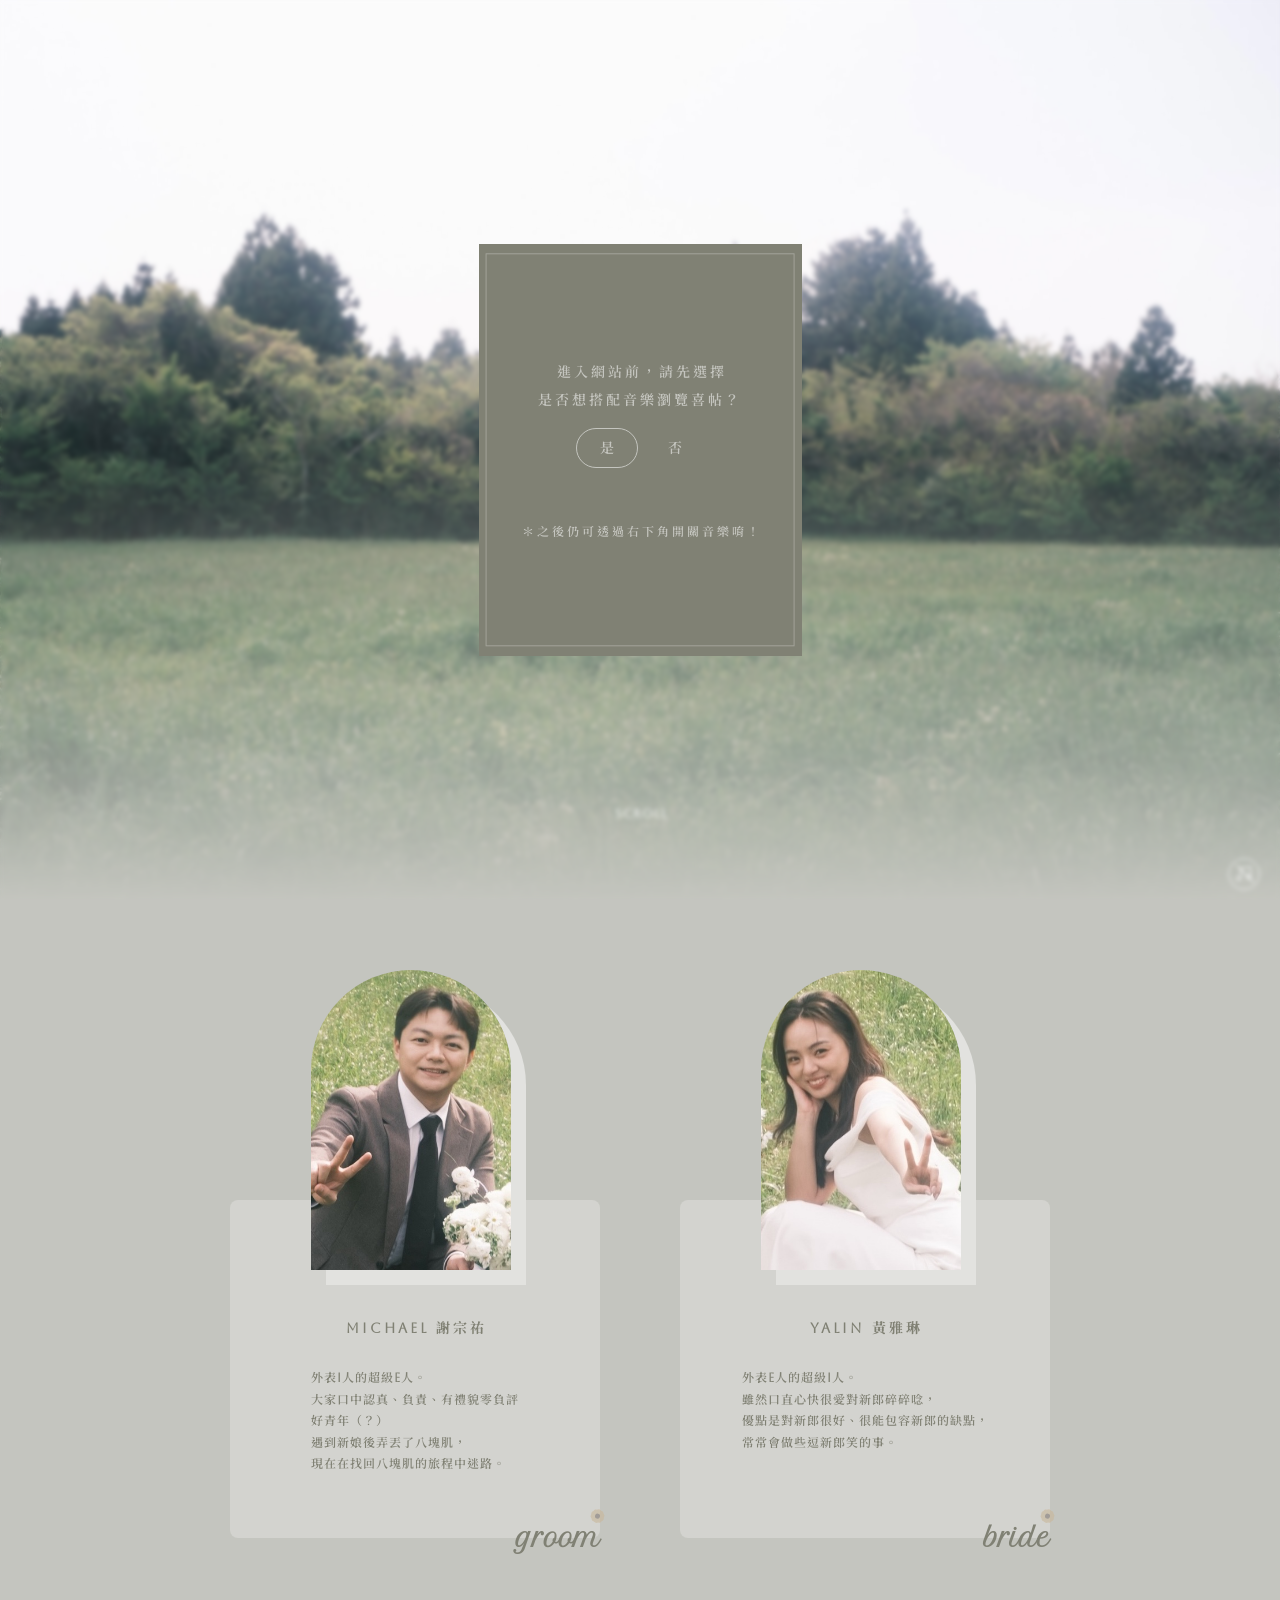
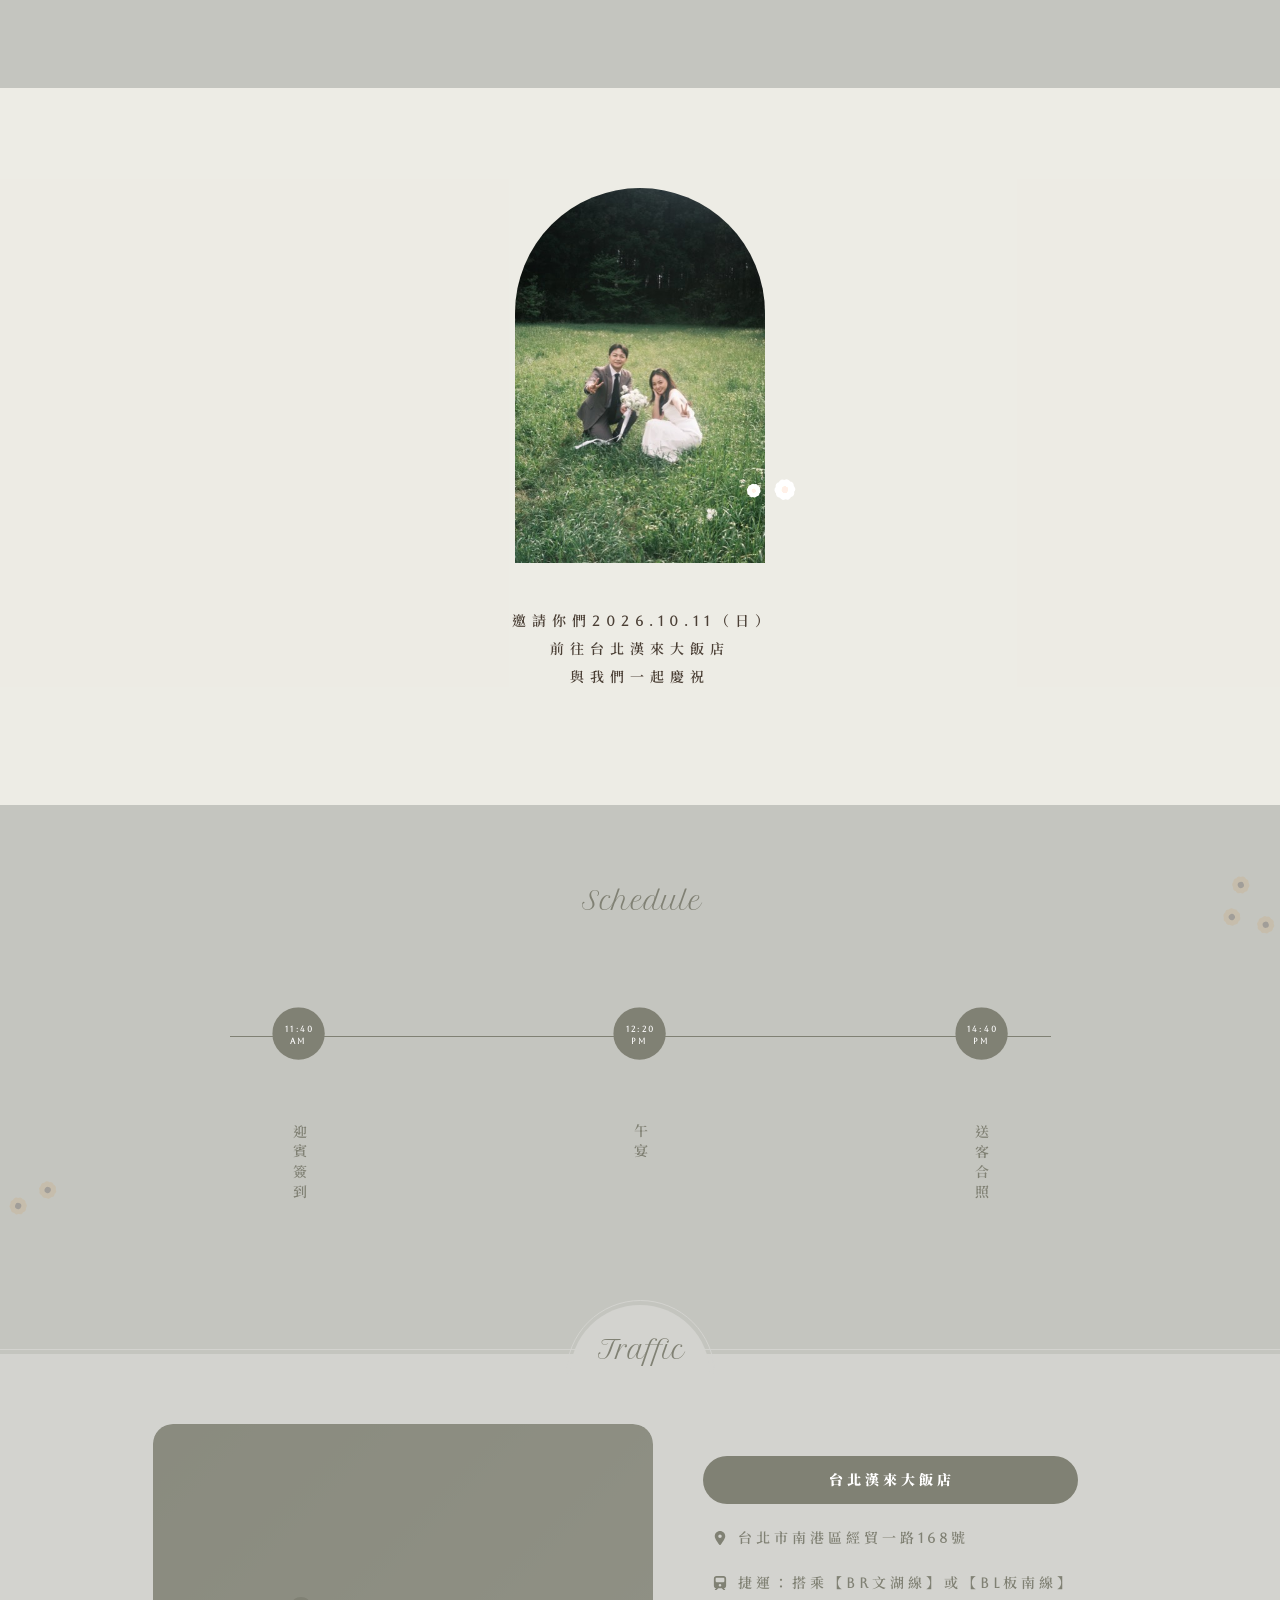
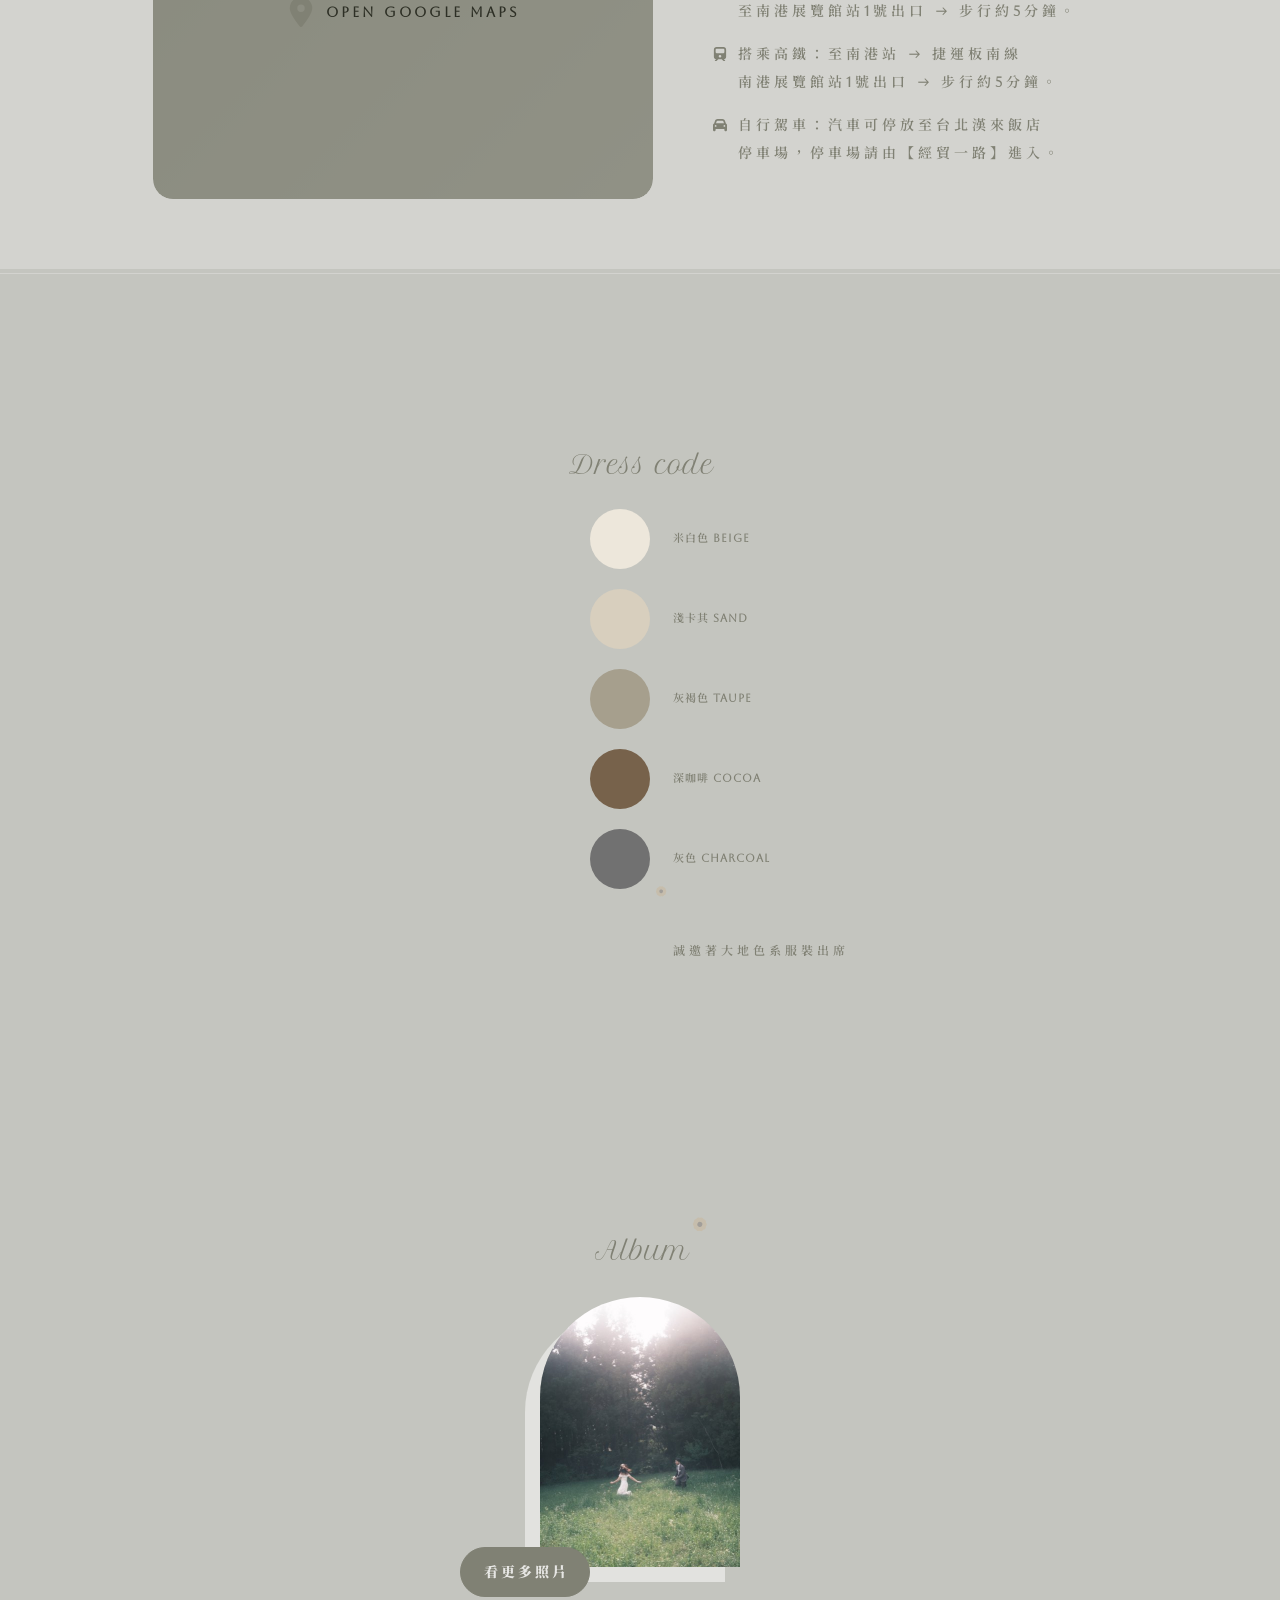
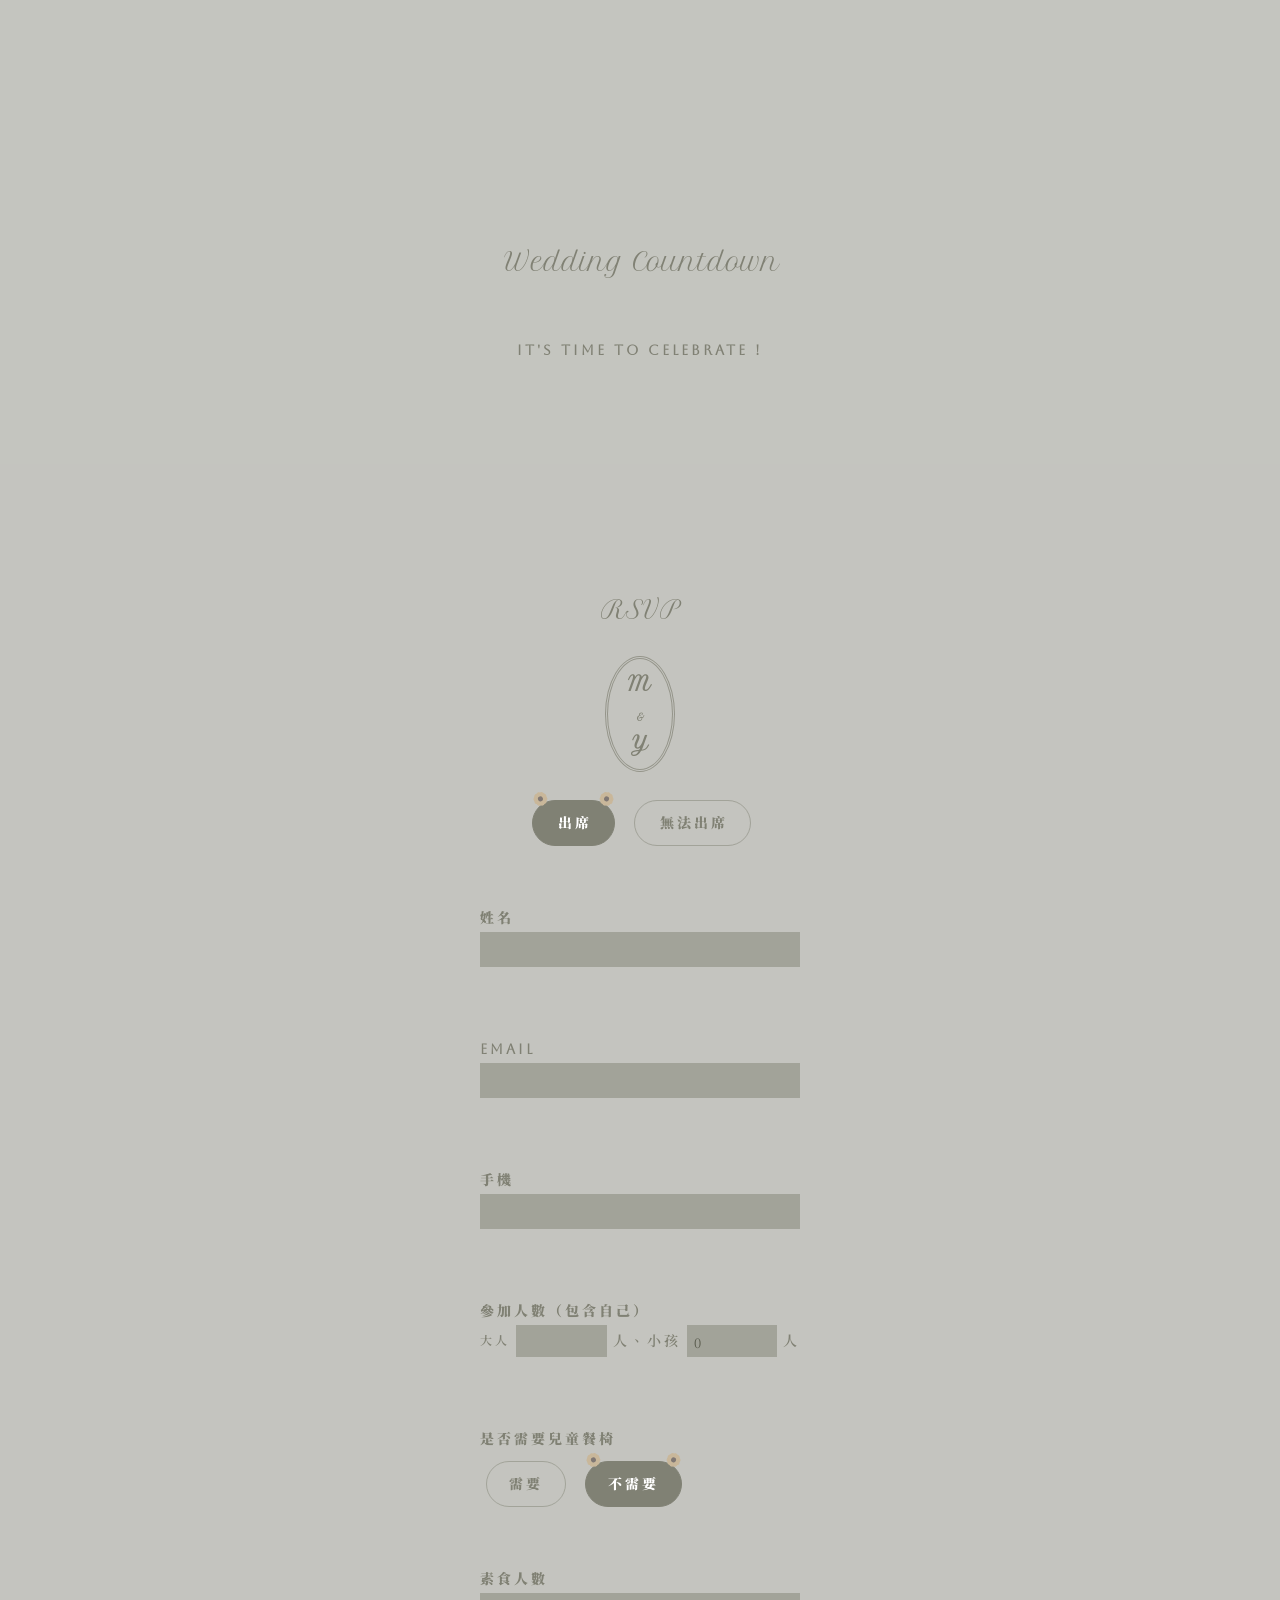
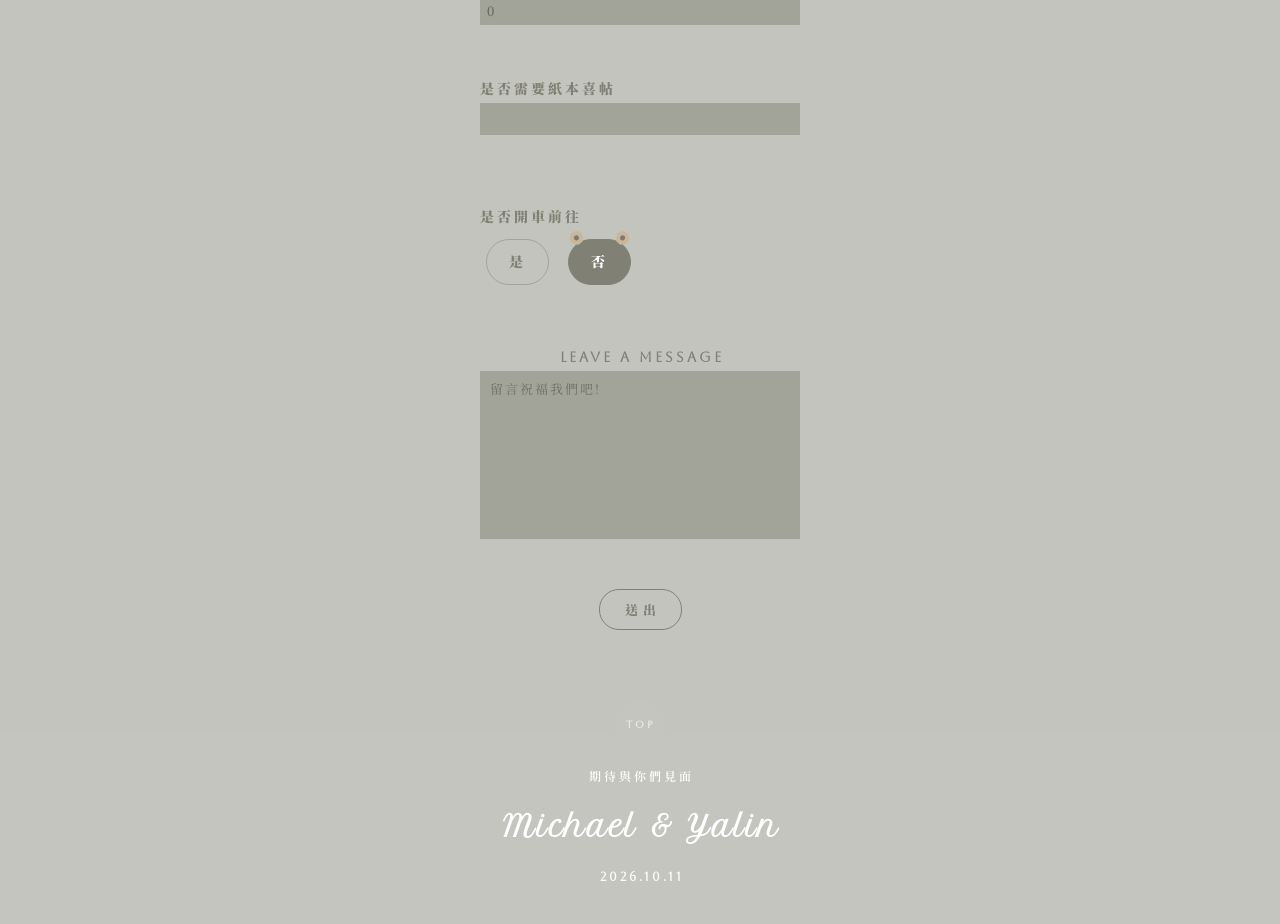
==== commit 15b561a7: "Add YouTube background music, simplify schedule, update dress code colors, split RSVP headcount - Ad" ====
--- a/index.html
+++ b/index.html
@@ -11,6 +11,20 @@
 </head>
 <body>
 
+<div id="music-onoroff">
+    <div>
+        <p>進入網站前，請先選擇<br>是否想搭配音樂瀏覽喜帖？</p>
+        <a href="javascript:void(0)" onclick="toggleMusic()">是</a>
+        <a href="javascript:void(0)" onclick="hideMusicConsent()">否</a>
+        <p style="font-size: 12px;">＊之後仍可透過右下角開關音樂唷！</p>
+    </div>
+</div>
+
+<div class="music-button" onclick="toggleMusic()">
+    <svg xmlns="http://www.w3.org/2000/svg" width="20" height="20" viewBox="0 0 24 24" fill="none" stroke="currentColor" stroke-width="1" stroke-linecap="round" stroke-linejoin="round"><circle cx="5.5" cy="17.5" r="2.5"/><circle cx="17.5" cy="15.5" r="2.5"/><path d="M8 17V5l12-2v12"/></svg>
+    <div class="music-off-line" id="music-off-line"></div>
+</div>
+
 <div class="bg" id="homebg"></div>
 <div class="bg" id="secondbg"></div>
 <div class="bg" id="thirdbg"></div>
@@ -77,16 +91,12 @@
         <span class="flowers" id="left-flower2"></span>
     </div>
     <div id="timeline">
-        <div class="time" id="time1">11:00<br>AM</div>
-        <div class="time" id="time2">11:20<br>AM</div>
-        <div class="time" id="time3">11:40<br>AM</div>
-        <div class="time" id="time4">12:20<br>PM</div>
-        <div class="time" id="time5">14:40<br>PM</div>
+        <div class="time" id="time1">11:40<br>AM</div>
+        <div class="time" id="time2">12:20<br>PM</div>
+        <div class="time" id="time3">14:40<br>PM</div>
         <div class="activity" id="activity1">迎賓簽到</div>
-        <div class="activity" id="activity2">證婚儀式</div>
-        <div class="activity" id="activity3">合照時間</div>
-        <div class="activity" id="activity4">午宴</div>
-        <div class="activity" id="activity5">送客合照</div>
+        <div class="activity" id="activity2">午宴</div>
+        <div class="activity" id="activity3">送客合照</div>
     </div>
 </div>
 
@@ -133,13 +143,15 @@
         <div id="dresscode-content">
             <div id="dresscode-grid">
                 <div class="circle" id="circle1"></div>
-                <div>KHAKI</div>
+                <div class="dresscode-label">米白色 BEIGE</div>
                 <div class="circle" id="circle2"></div>
-                <div>CAMEL</div>
+                <div class="dresscode-label">淺卡其 SAND</div>
                 <div class="circle" id="circle3"></div>
-                <div>BEIGE</div>
+                <div class="dresscode-label">灰褐色 TAUPE</div>
                 <div class="circle" id="circle4"></div>
-                <div>ESPRESSO</div>
+                <div class="dresscode-label">深咖啡 COCOA</div>
+                <div class="circle" id="circle5"></div>
+                <div class="dresscode-label">灰色 CHARCOAL</div>
             </div>
             <p class="dresscode-note">誠邀著大地色系服裝出席</p>
         </div>
@@ -217,22 +229,40 @@
                     <span class="field-error" id="err-Phone"></span>
                 </div>
 
-                <div class="form-title not-attend"><label for="AttendCount">參加人數（包含自己）</label></div>
+                <div class="form-title not-attend"><label for="AdultCount">參加人數（包含自己）</label></div>
                 <div class="not-attend">
-                    <select id="AttendCount" name="ATTENDCOUNT">
-                        <option value=""></option>
-                        <option value="1">1</option>
-                        <option value="2">2</option>
-                        <option value="3">3</option>
-                        <option value="4">4</option>
-                        <option value="5">5</option>
-                        <option value="6">6</option>
-                        <option value="7">7</option>
-                        <option value="8">8</option>
-                        <option value="9">9</option>
-                        <option value="10">10</option>
-                    </select>
-                    <span class="field-error" id="err-AttendCount"></span>
+                    <div class="AandK">
+                        <label for="AdultCount">大人</label>
+                        <select id="AdultCount" name="ADULTCOUNT">
+                            <option value=""></option>
+                            <option value="1">1</option>
+                            <option value="2">2</option>
+                            <option value="3">3</option>
+                            <option value="4">4</option>
+                            <option value="5">5</option>
+                            <option value="6">6</option>
+                            <option value="7">7</option>
+                            <option value="8">8</option>
+                            <option value="9">9</option>
+                            <option value="10">10</option>
+                        </select>
+                        <span>人、小孩</span>
+                        <select id="ChildCount" name="CHILDCOUNT">
+                            <option value="0">0</option>
+                            <option value="1">1</option>
+                            <option value="2">2</option>
+                            <option value="3">3</option>
+                            <option value="4">4</option>
+                            <option value="5">5</option>
+                            <option value="6">6</option>
+                            <option value="7">7</option>
+                            <option value="8">8</option>
+                            <option value="9">9</option>
+                            <option value="10">10</option>
+                        </select>
+                        <span>人</span>
+                    </div>
+                    <span class="field-error" id="err-AdultCount"></span>
                 </div>
 
                 <div class="form-title not-attend">是否需要兒童餐椅</div>
--- a/style.css
+++ b/style.css
@@ -339,9 +339,7 @@
     grid-template-areas:
       'time1 activity1'
       'time2 activity2'
-      'time3 activity3'
-      'time4 activity4'
-      'time5 activity5';
+      'time3 activity3';
     width: 260px;
     row-gap: 50px;
     justify-content: center;
@@ -395,13 +393,9 @@
 #time1{ grid-area: time1; }
 #time2{ grid-area: time2; }
 #time3{ grid-area: time3; }
-#time4{ grid-area: time4; }
-#time5{ grid-area: time5; }
 #activity1{ grid-area: activity1; }
 #activity2{ grid-area: activity2; }
 #activity3{ grid-area: activity3; }
-#activity4{ grid-area: activity4; }
-#activity5{ grid-area: activity5; }
 
 #right-flowers{ position: absolute; top: 20%; right: 0; }
 #left-flowers{ position: absolute; bottom: 20%; left: 0; }
@@ -568,7 +562,7 @@
     transition: 1s;
 }
 
-.dresscode-box.active{ opacity: 1; width: 320px; }
+.dresscode-box.active{ opacity: 1; width: 340px; }
 
 .dresscode-img{
     position: absolute;
@@ -648,10 +642,17 @@
 
 .circle{ width: 60px; height: 60px; border-radius: 50%; }
 
-#circle1{ background-color: rgb(139, 116, 84); }
-#circle2{ background-color: rgb(166, 138, 100); }
-#circle3{ background-color: rgb(201, 180, 138); }
-#circle4{ background-color: rgb(90, 74, 58); }
+#circle1{ background-color: #EDE7DB; }
+#circle2{ background-color: #D8CFBE; }
+#circle3{ background-color: #A69F8D; }
+#circle4{ background-color: #77624B; }
+#circle5{ background-color: #717171; }
+
+.dresscode-label{
+    text-align: left;
+    font-size: 11px;
+    letter-spacing: 1px;
+}
 
 .photo-video{
     position: relative;
@@ -1045,6 +1046,100 @@
     background-color: rgb(196, 197, 191);
 }
 
+#music-onoroff{
+    width: 100%;
+    height: 100%;
+    color: rgb(196, 197, 191);
+    display: flex;
+    justify-content: center;
+    align-items: center;
+    text-align: center;
+    z-index: 140;
+    position: fixed;
+    top: 0;
+    backdrop-filter: blur(2px);
+    -webkit-backdrop-filter: blur(2px);
+}
+
+#music-onoroff.is-hidden{ display: none; }
+
+#music-onoroff>div{
+    background-color: rgb(128, 129, 116);
+    padding: 100px 40px;
+    position: relative;
+}
+
+#music-onoroff>div::before{
+    content: '';
+    position: absolute;
+    border: 1px solid rgba(196, 197, 191,0.5);
+    width: 95%;
+    height: 95%;
+    top: 50%;
+    left: 50%;
+    transform: translate(-50%,-50%);
+}
+
+#music-onoroff a:link, #music-onoroff a:visited{
+    position: relative;
+    display: inline-block;
+    color: rgb(196, 197, 191);
+    border: 1px solid rgb(196, 197, 191);
+    text-decoration: none;
+    padding: 5px 20px;
+    margin-bottom: 40px;
+    border-radius: 20px;
+    transition: 0.5s;
+}
+
+#music-onoroff a:link:last-of-type{
+    border: none;
+}
+
+#music-onoroff a:hover, #music-onoroff a:active{
+    color: rgb(128, 129, 116);
+    background-color: rgb(196, 197, 191);
+}
+
+.music-button{
+    position: fixed;
+    bottom: 10px;
+    right: 20px;
+    width: 30px;
+    height: 30px;
+    display: flex;
+    justify-content: center;
+    align-items: center;
+    color: rgb(255, 255, 255);
+    border: 1px solid rgba(255, 255, 255, 0.7);
+    border-radius: 50%;
+    cursor: pointer;
+    z-index: 110;
+    animation: musicbutton 1.5s;
+}
+
+@keyframes musicbutton{
+    0%{ transform: rotate(-10deg); }
+    20%{ transform: rotate(10deg); }
+    40%{ transform: rotate(-10deg); }
+    60%{ transform: rotate(10deg); }
+    80%{ transform: rotate(-10deg); }
+    100%{ transform: rotate(0); }
+}
+
+.music-off-line{
+    position: absolute;
+    width: 80%;
+    border-top: 1px solid rgba(255, 255, 255, 0.9);
+    transform: rotate(45deg);
+    transform-origin: top left;
+    top: 20%;
+    left: 25%;
+    transition: 0.5s;
+}
+
+.music-off-line.playmusic{ width: 0; }
+
 footer{
     padding: 30px 0;
     color: rgb(255,255,255);
@@ -1083,8 +1178,8 @@
 @media screen and (min-width: 800px) {
     #timeline{
         grid-template-areas:
-        'time1 time2 time3 time4 time5'
-        'activity1 activity2 activity3 activity4 activity5';
+        'time1 time2 time3'
+        'activity1 activity2 activity3';
         width: 80%;
     }
     #timeline::before{
@@ -1095,8 +1190,6 @@
     }
     #time2{ animation-delay: 0.3s; }
     #time3{ animation-delay: 0.6s; }
-    #time4{ animation-delay: 0.9s; }
-    #time5{ animation-delay: 1.2s; }
     .activity{ writing-mode: vertical-lr; align-self: start; }
 }
 
@@ -1126,7 +1219,7 @@
     #traffic-content{ padding: 20px 24px; letter-spacing: 1px; }
     .guide{ padding-right: 10px; }
 
-    .dresscode-box.active{ width: 85vw; max-width: 300px; }
+    .dresscode-box.active{ width: 90vw; max-width: 320px; }
     .dresscode-note{ letter-spacing: 1px; padding: 0 20px 24px 20px; }
 
     #RSVParea{ max-width: 90vw; }
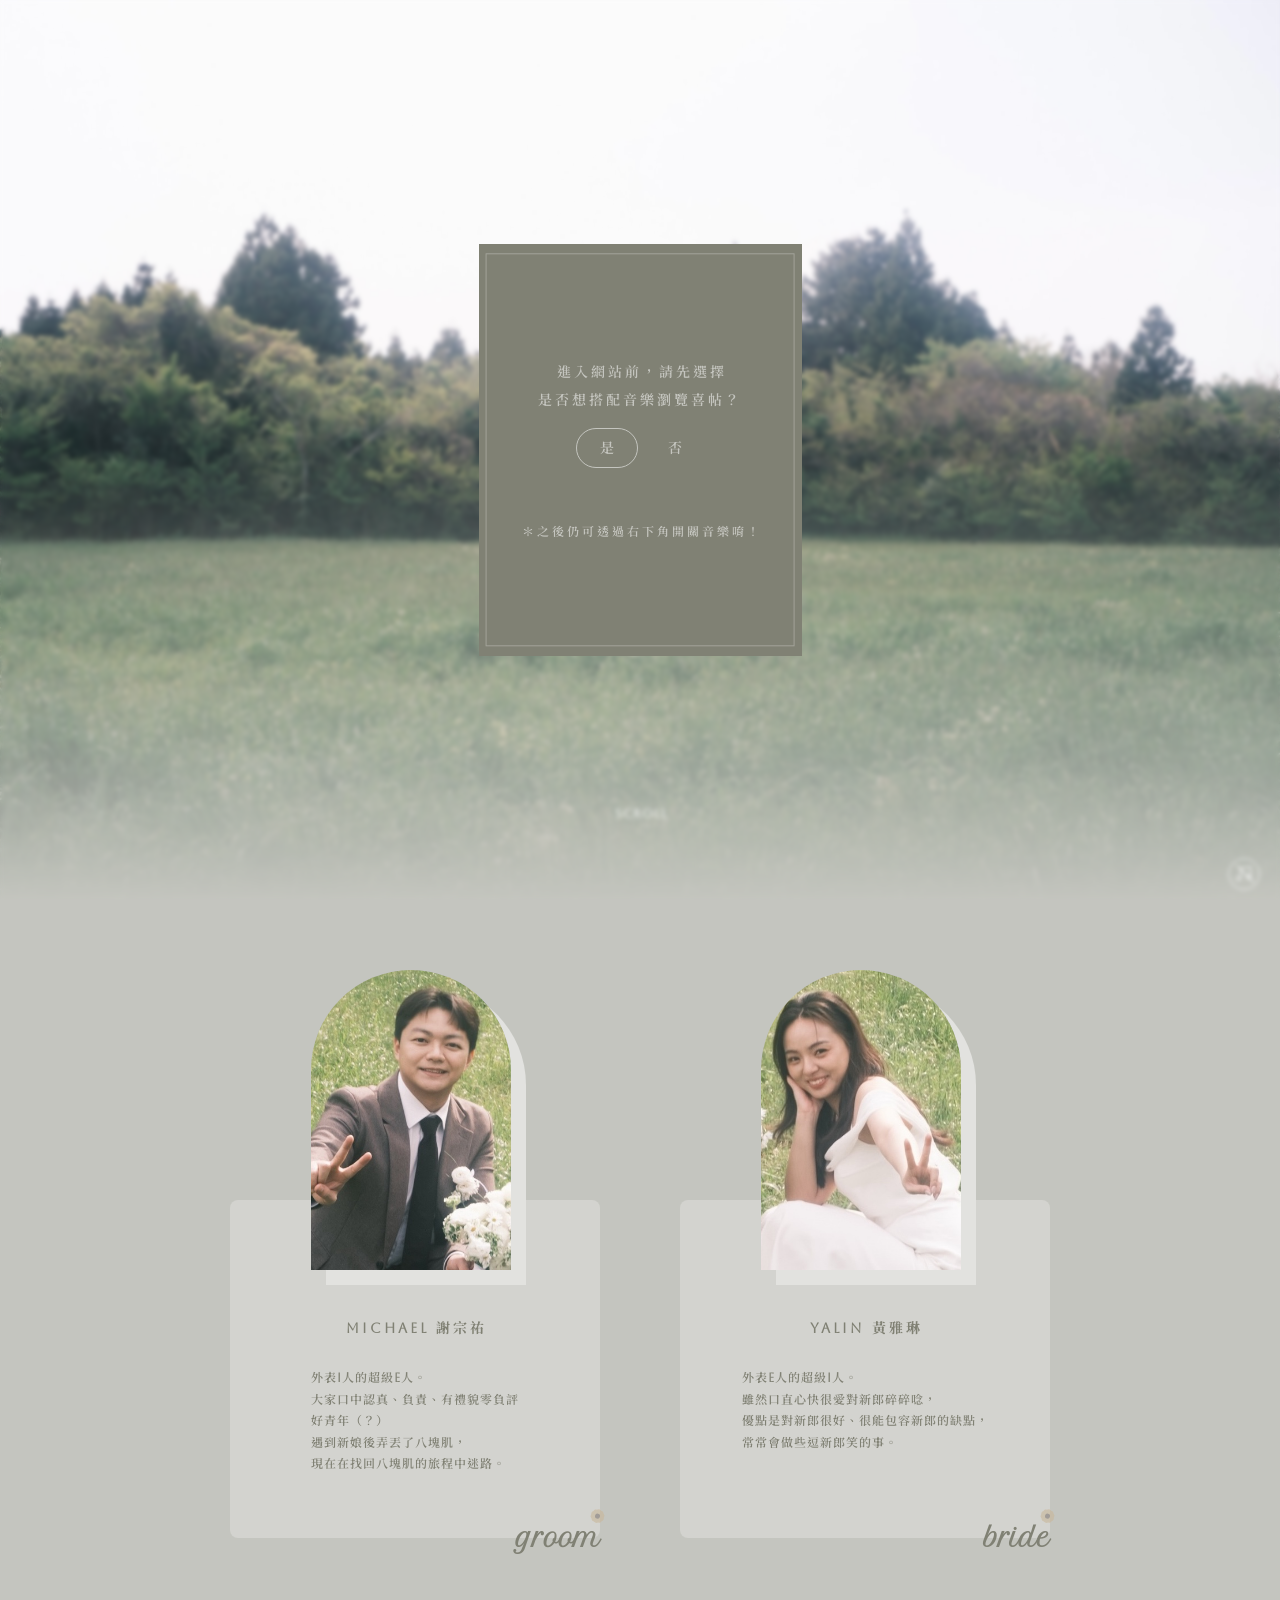
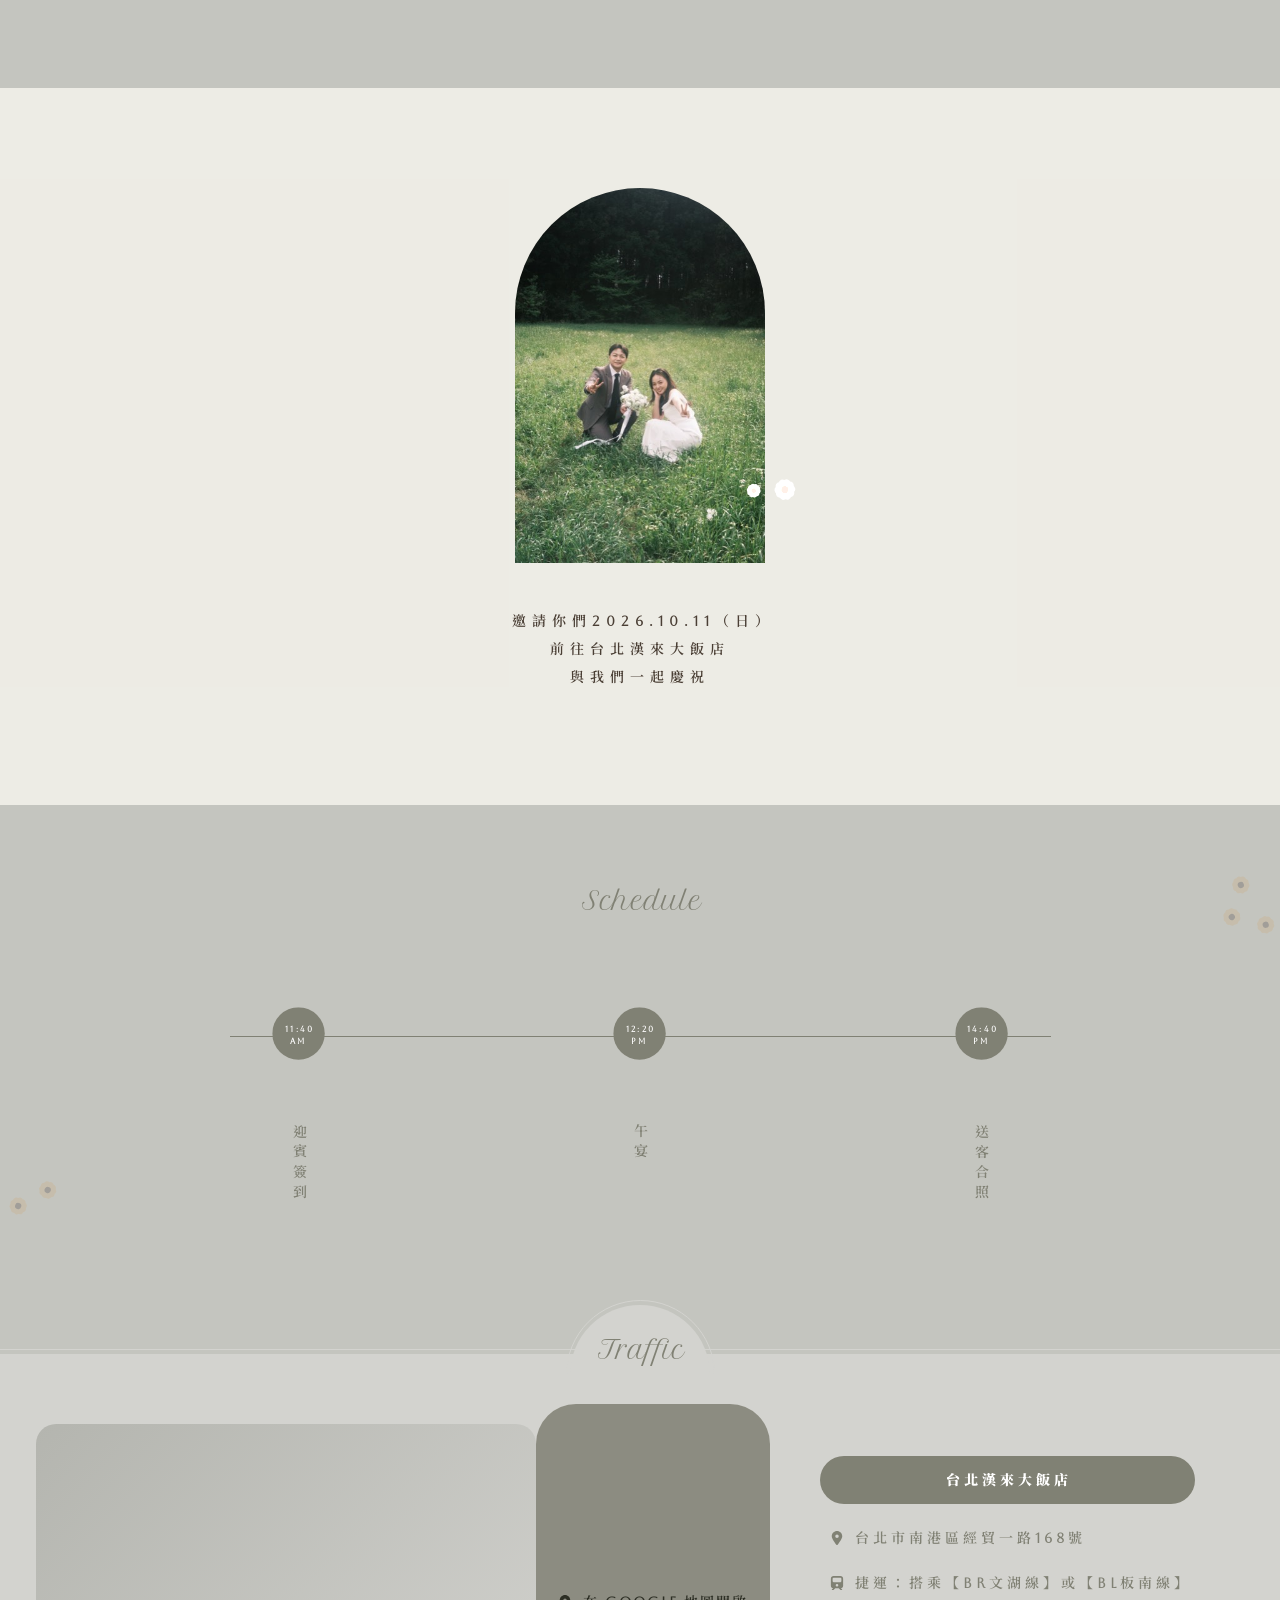
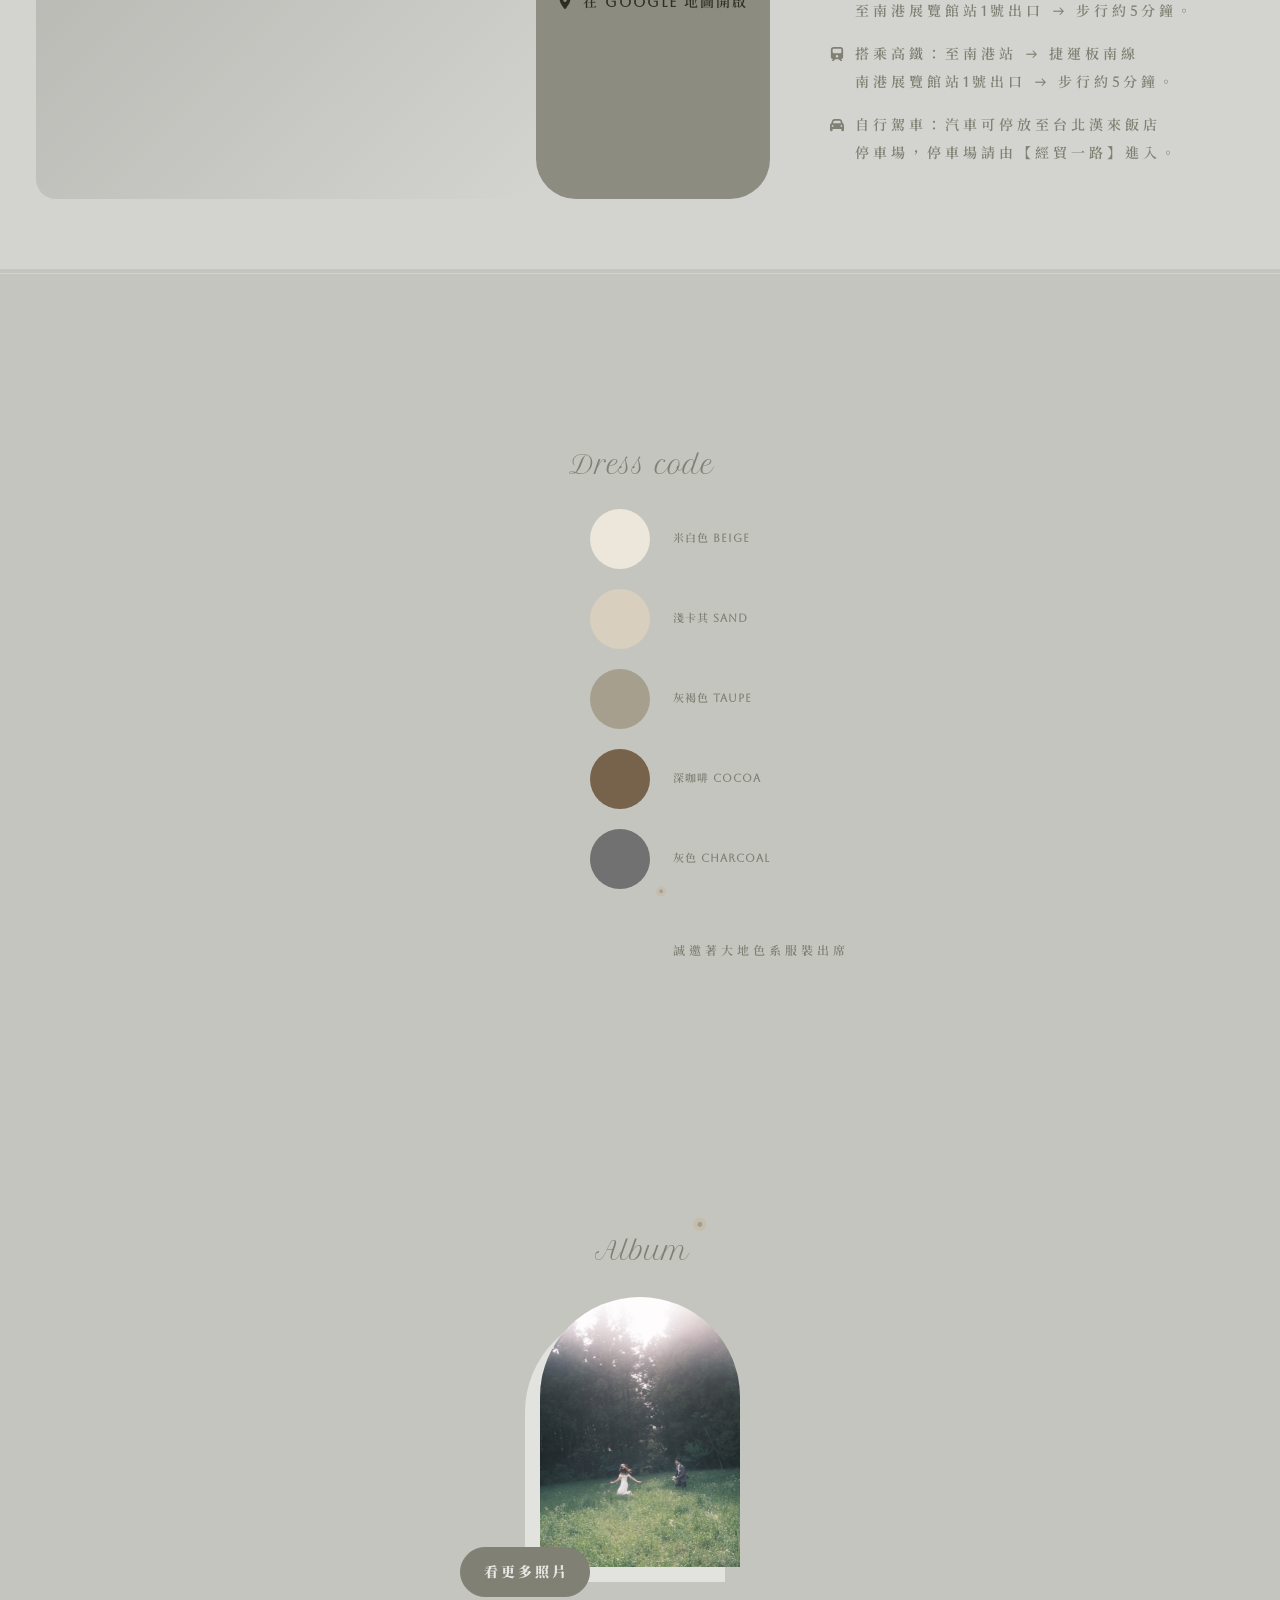
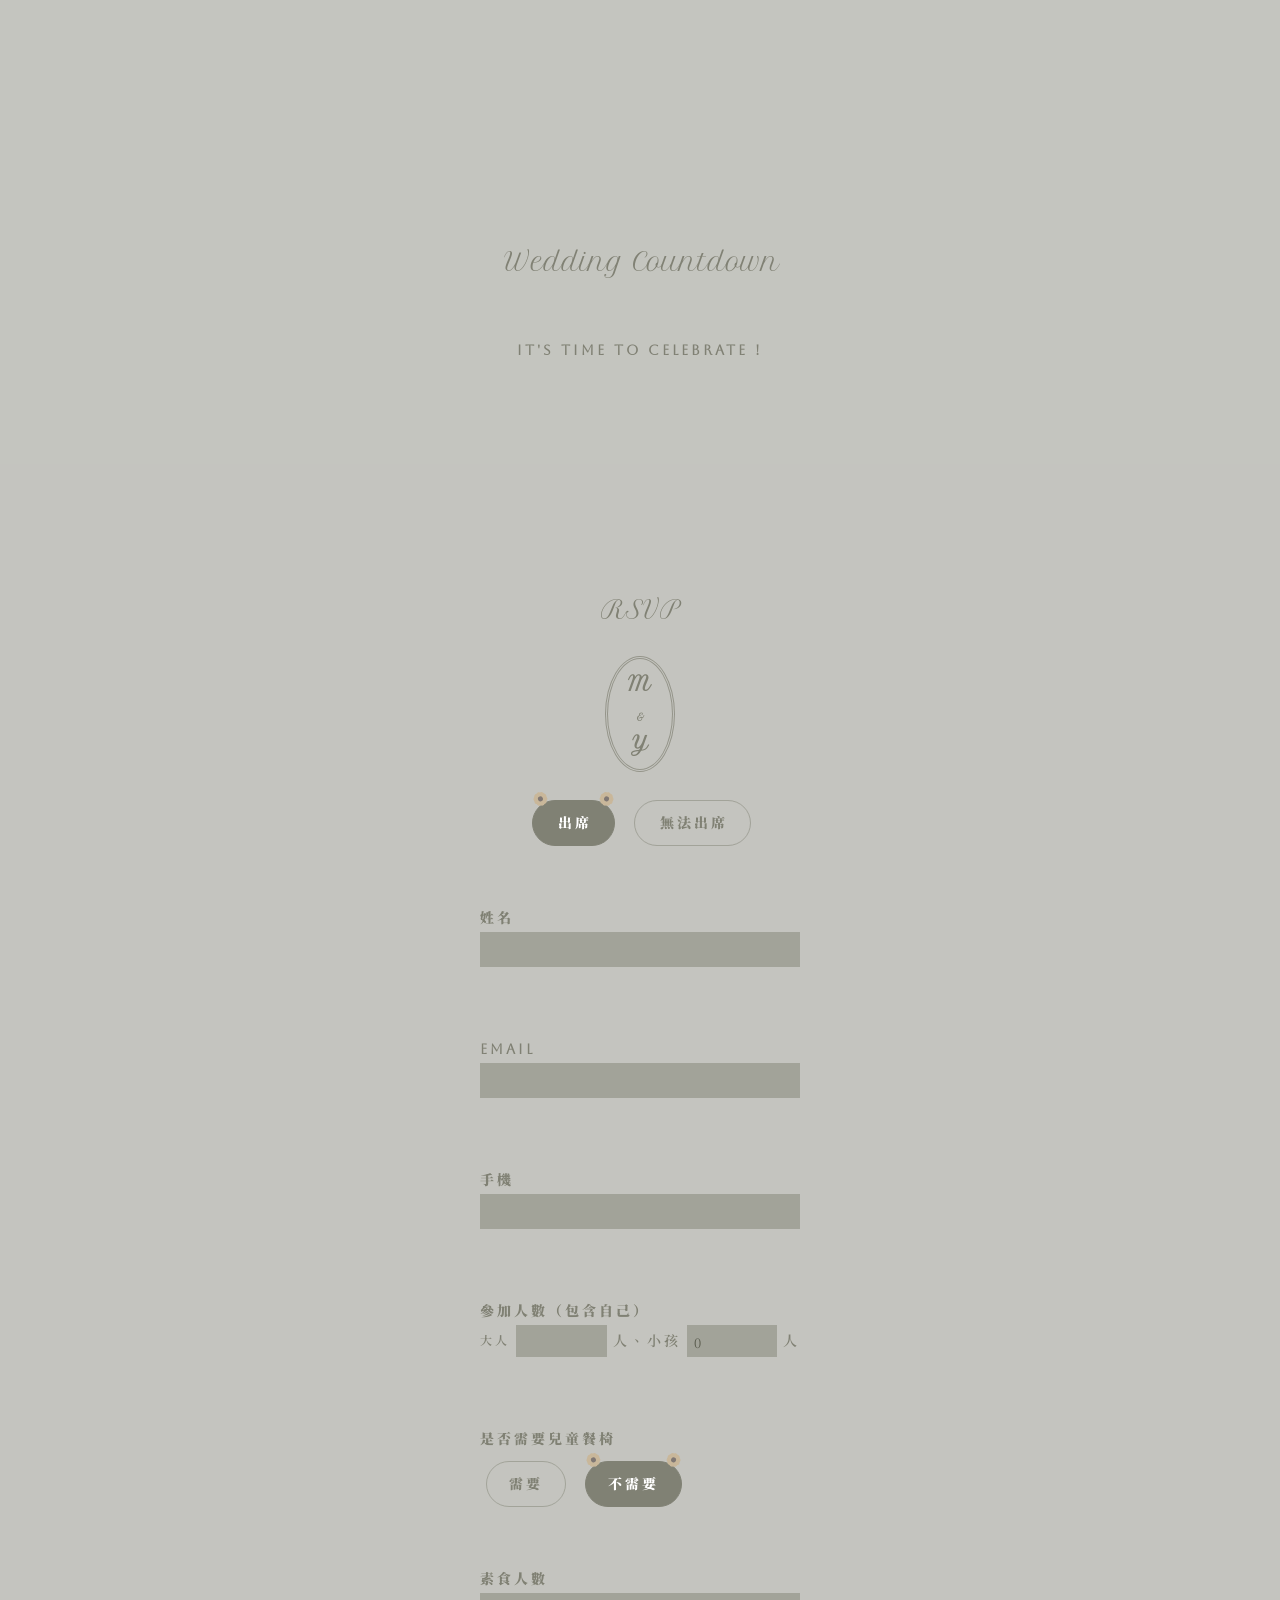
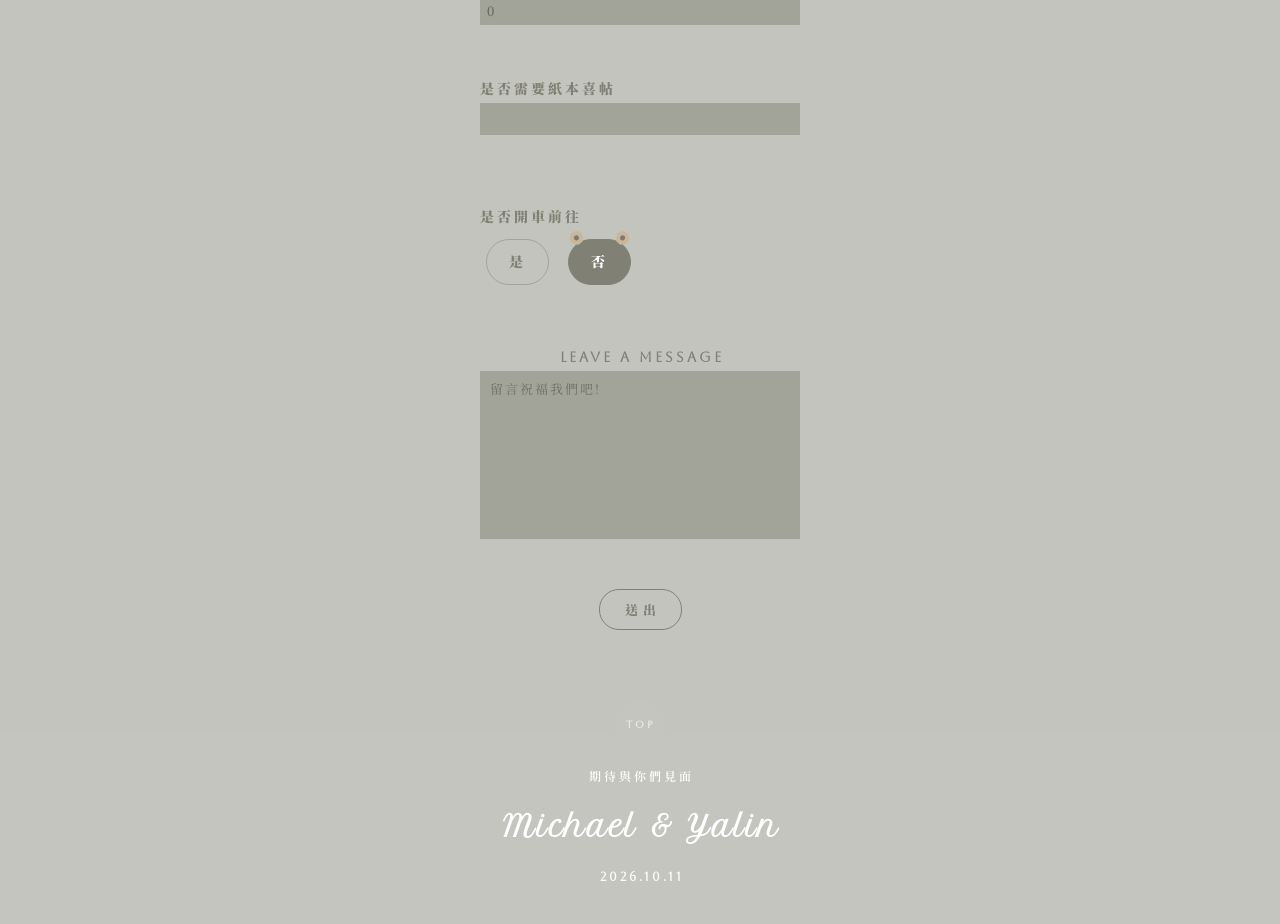
==== commit 9fc996b4: "Embed interactive Google Map; fix unreliable music autoplay - Traffic: replace decorative map placeh" ====
--- a/index.html
+++ b/index.html
@@ -104,11 +104,17 @@
     <div id="traffic-box">
         <h2>Traffic</h2>
         <div class="map">
-            <a href="https://www.google.com/maps/search/?api=1&query=%E5%8F%B0%E5%8C%97%E6%BC%A2%E4%BE%86%E5%A4%A7%E9%A3%AF%E5%BA%97" target="_blank" rel="noopener">
-                <svg class="pin" xmlns="http://www.w3.org/2000/svg" viewBox="0 0 384 512" fill="currentColor"><path d="M215.7 499.2C267 435 384 279.4 384 192C384 86 298 0 192 0S0 86 0 192c0 87.4 117 243 168.3 307.2c12.3 15.3 35.1 15.3 47.4 0zM192 128a64 64 0 1 1 0 128 64 64 0 1 1 0-128z"/></svg>
-                &nbsp;open google maps
-            </a>
+            <iframe
+                src="https://www.google.com/maps?q=%E5%8F%B0%E5%8C%97%E6%BC%A2%E4%BE%86%E5%A4%A7%E9%A3%AF%E5%BA%97%20%E5%8F%B0%E5%8C%97%E5%B8%82%E5%8D%97%E6%B8%AF%E5%8D%80%E7%B6%93%E8%B2%BF%E4%B8%80%E8%B7%AF168%E8%99%9F&output=embed"
+                title="台北漢來大飯店地圖"
+                loading="lazy"
+                referrerpolicy="no-referrer-when-downgrade"
+                allowfullscreen></iframe>
         </div>
+        <a class="map-link" href="https://www.google.com/maps/search/?api=1&query=%E5%8F%B0%E5%8C%97%E6%BC%A2%E4%BE%86%E5%A4%A7%E9%A3%AF%E5%BA%97" target="_blank" rel="noopener">
+            <svg class="pin" xmlns="http://www.w3.org/2000/svg" viewBox="0 0 384 512" fill="currentColor"><path d="M215.7 499.2C267 435 384 279.4 384 192C384 86 298 0 192 0S0 86 0 192c0 87.4 117 243 168.3 307.2c12.3 15.3 35.1 15.3 47.4 0zM192 128a64 64 0 1 1 0 128 64 64 0 1 1 0-128z"/></svg>
+            在 Google 地圖開啟
+        </a>
         <div id="traffic-content">
             <div class="theplace">
                 台北漢來大飯店
--- a/style.css
+++ b/style.css
@@ -483,33 +483,35 @@
     overflow: hidden;
 }
 
-.map .pin{
-    width: 30px;
-    height: 30px;
-    color: rgb(128, 129, 116);
-}
-
-.map a{
-    position: absolute;
-    opacity: 1;
-    display: flex;
-    align-items: center;
-    justify-content: center;
-    color: rgb(45, 47, 37);
-    background-color: rgba(128, 129, 116, 0.8);
-    text-decoration: none;
-    top: 0;
-    left: 0;
+.map iframe{
     width: 100%;
     height: 100%;
-    border-radius: 20px;
-    transition: opacity 1.5s;
-}
-
-.map a.active{ opacity: 0; transition: 2s 1s; }
-.map:hover a{ animation: maphint 1s forwards; }
-
-@keyframes maphint{ from{ opacity: 0; } to{ opacity: 1; } }
+    border: 0;
+    display: block;
+}
+
+.map-link{
+    display: inline-flex;
+    align-items: center;
+    gap: 8px;
+    margin-bottom: 20px;
+    padding: 9px 22px;
+    color: rgb(45, 47, 37);
+    background-color: rgba(128, 129, 116, 0.85);
+    border-radius: 40px;
+    text-decoration: none;
+    letter-spacing: 2px;
+    font-size: 14px;
+    transition: background-color 0.3s;
+}
+
+.map-link:hover{ background-color: rgb(128, 129, 116); }
+
+.map-link .pin{
+    width: 14px;
+    height: 14px;
+    color: rgb(45, 47, 37);
+}
 
 #traffic-content{
     display: flex;
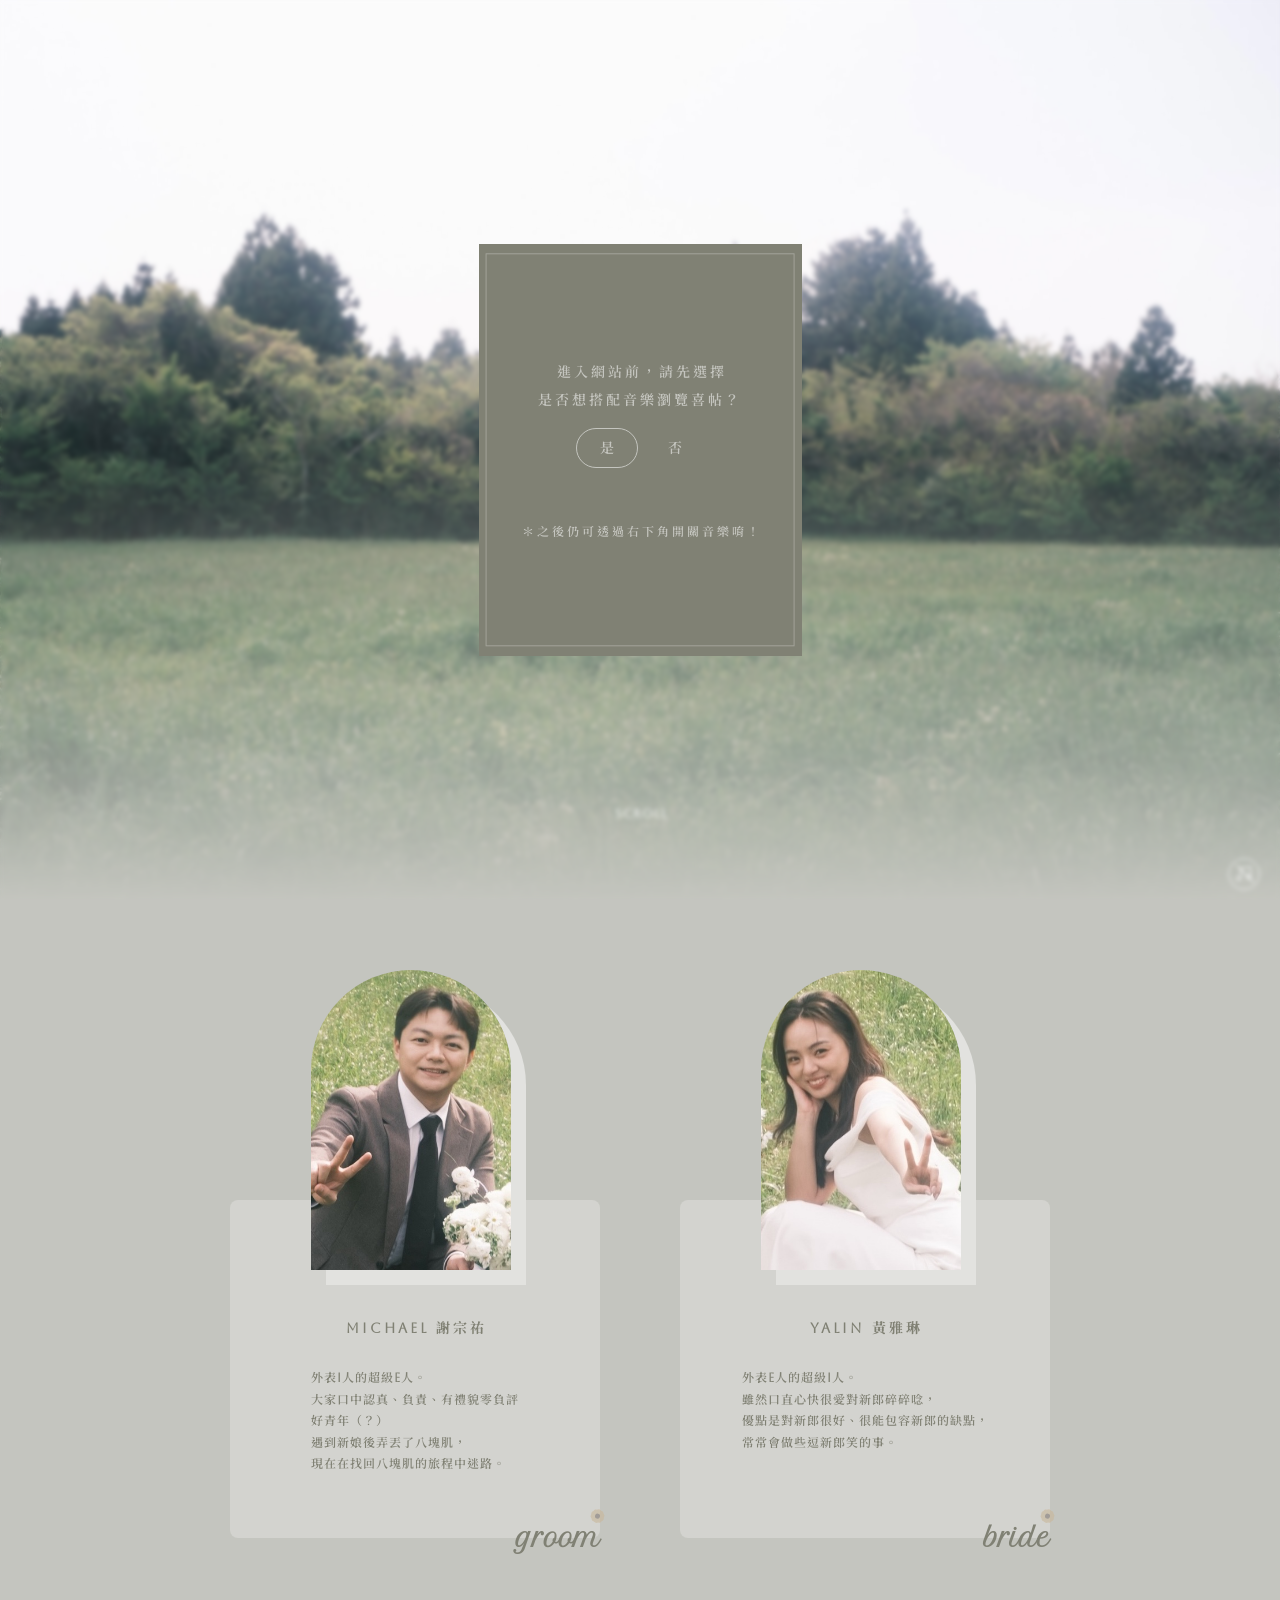
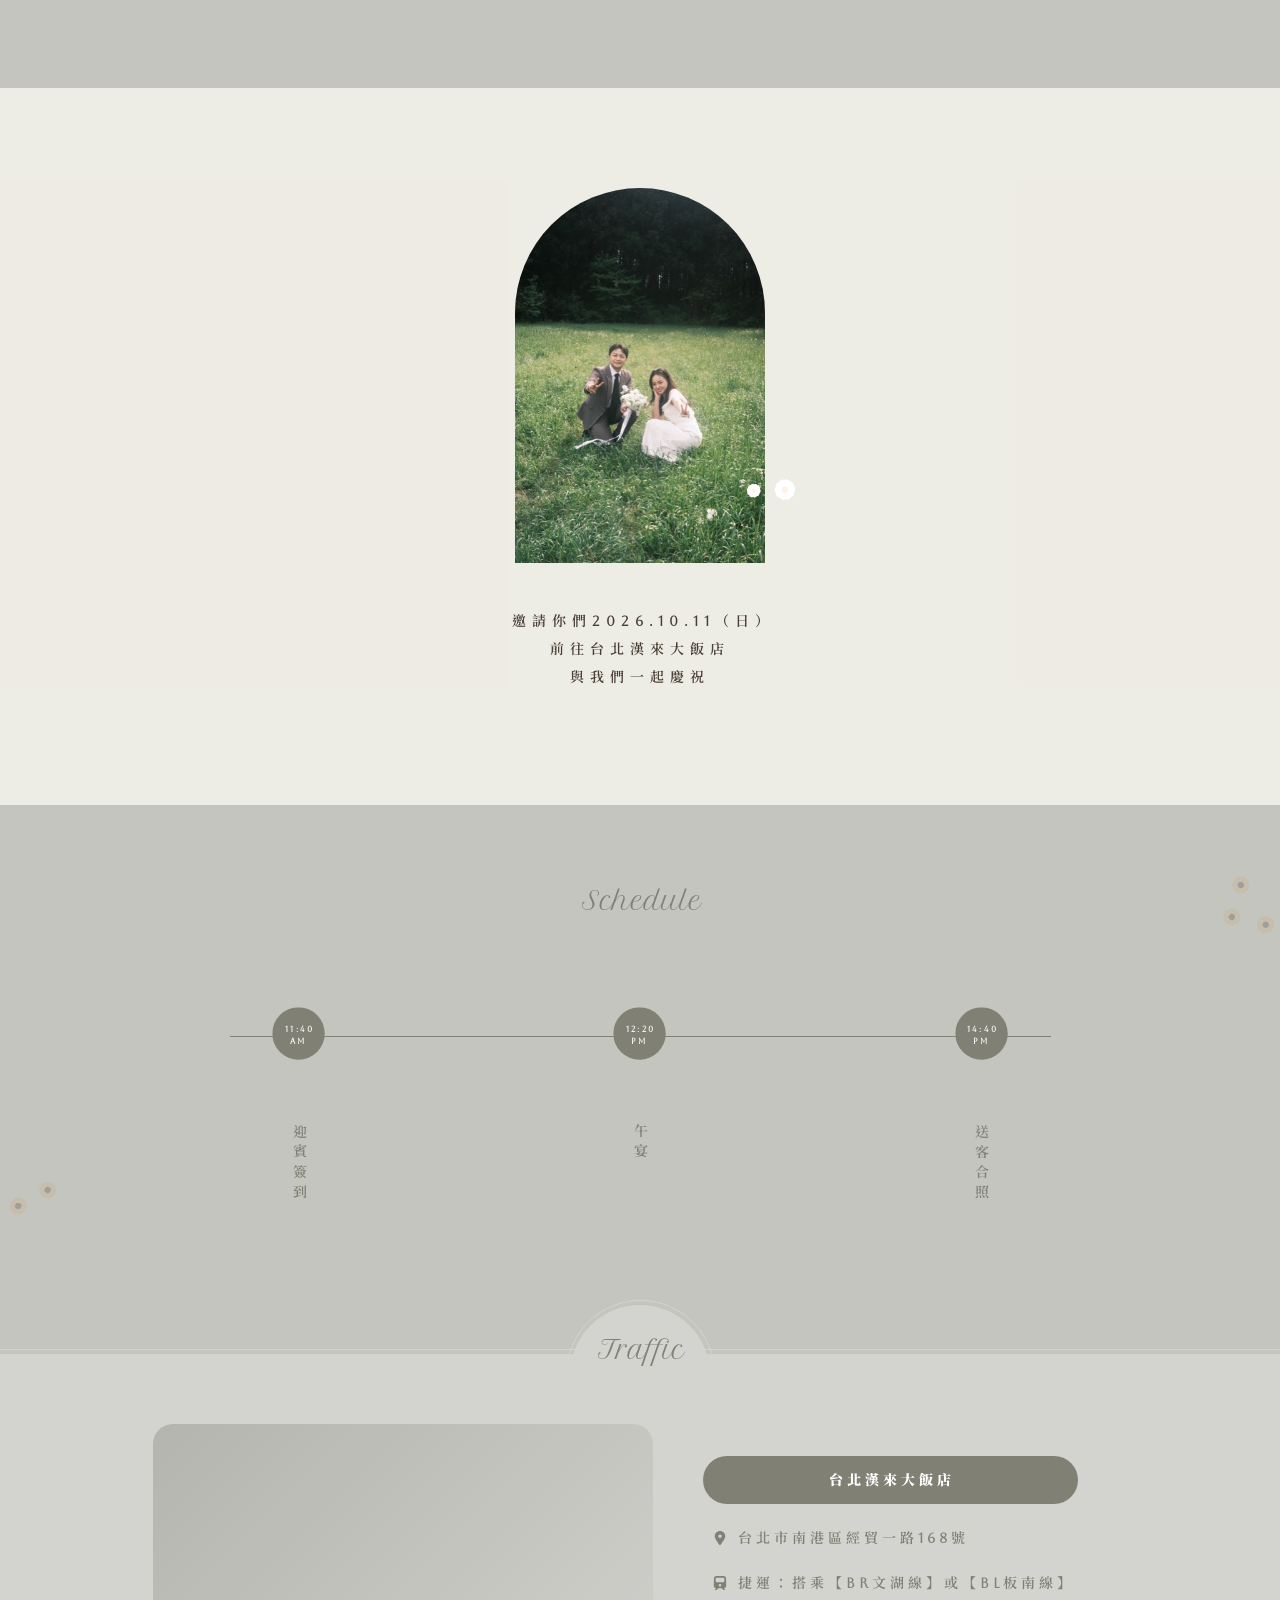
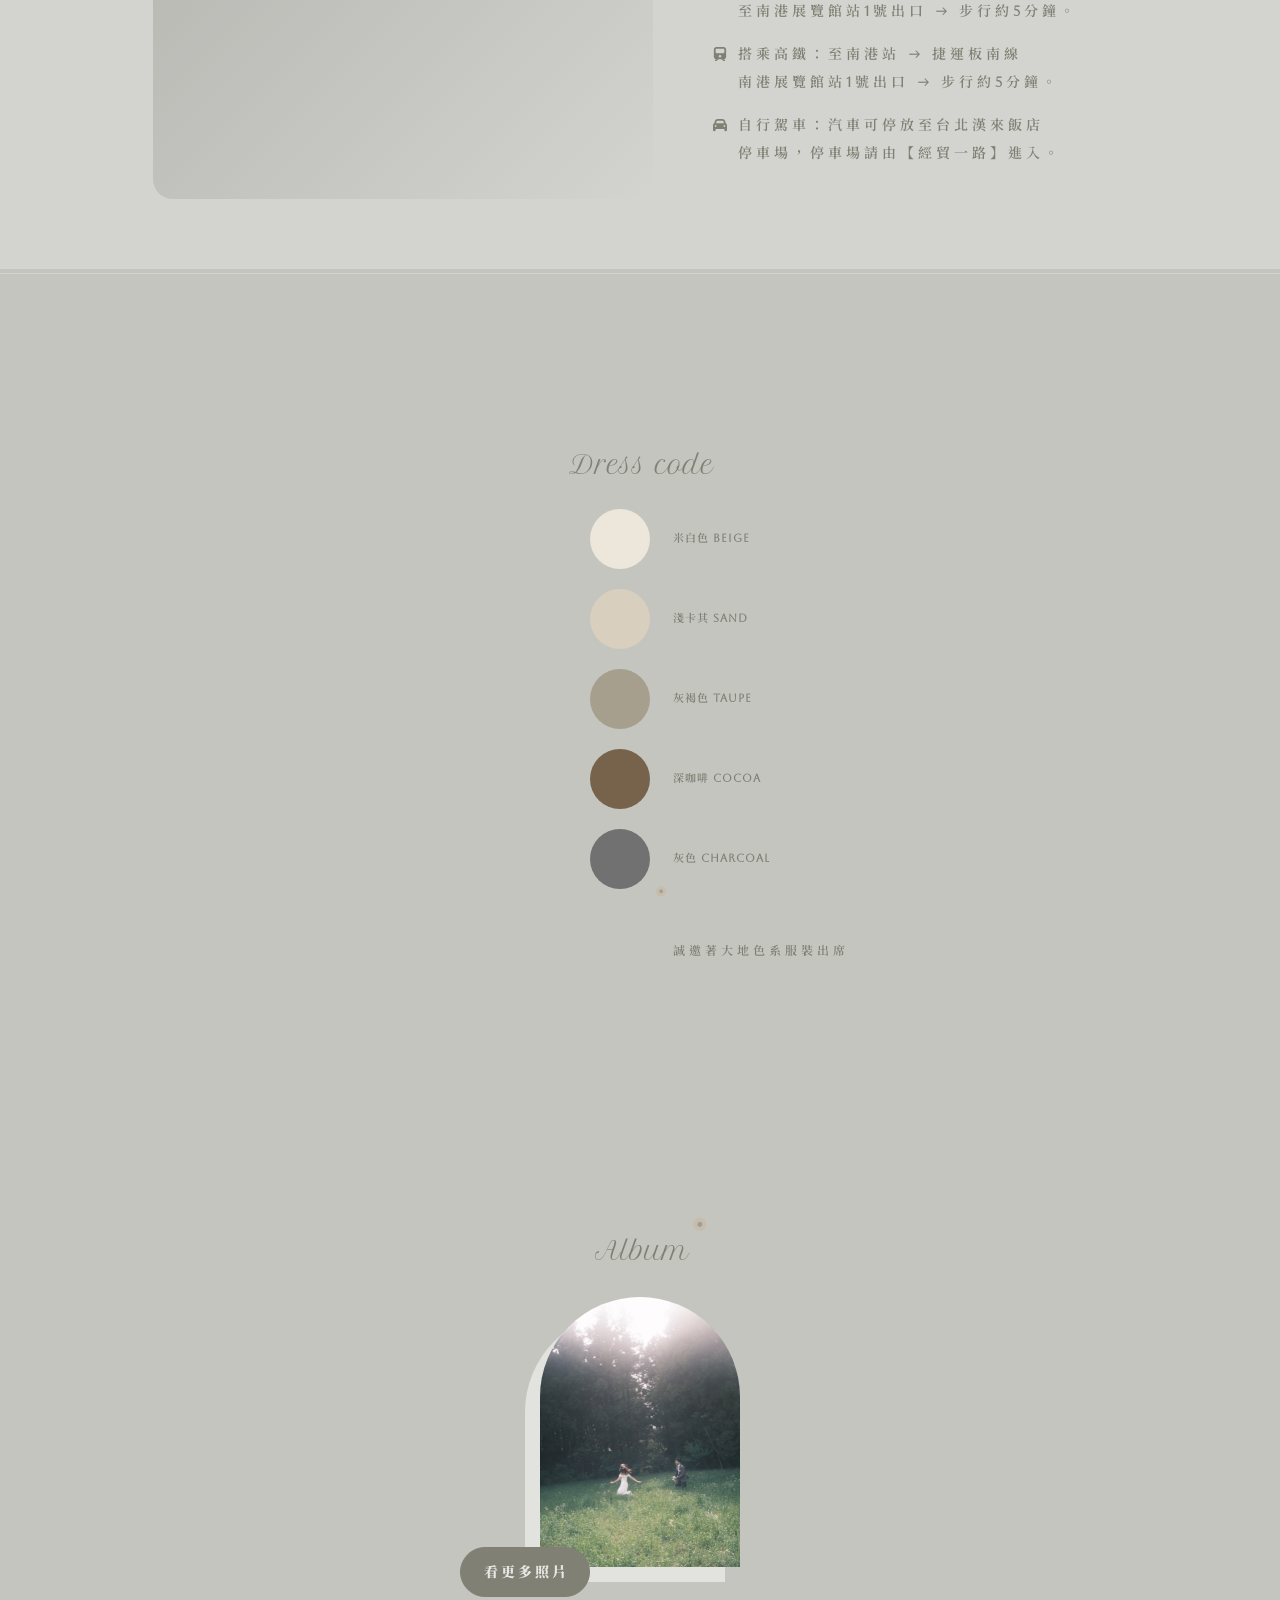
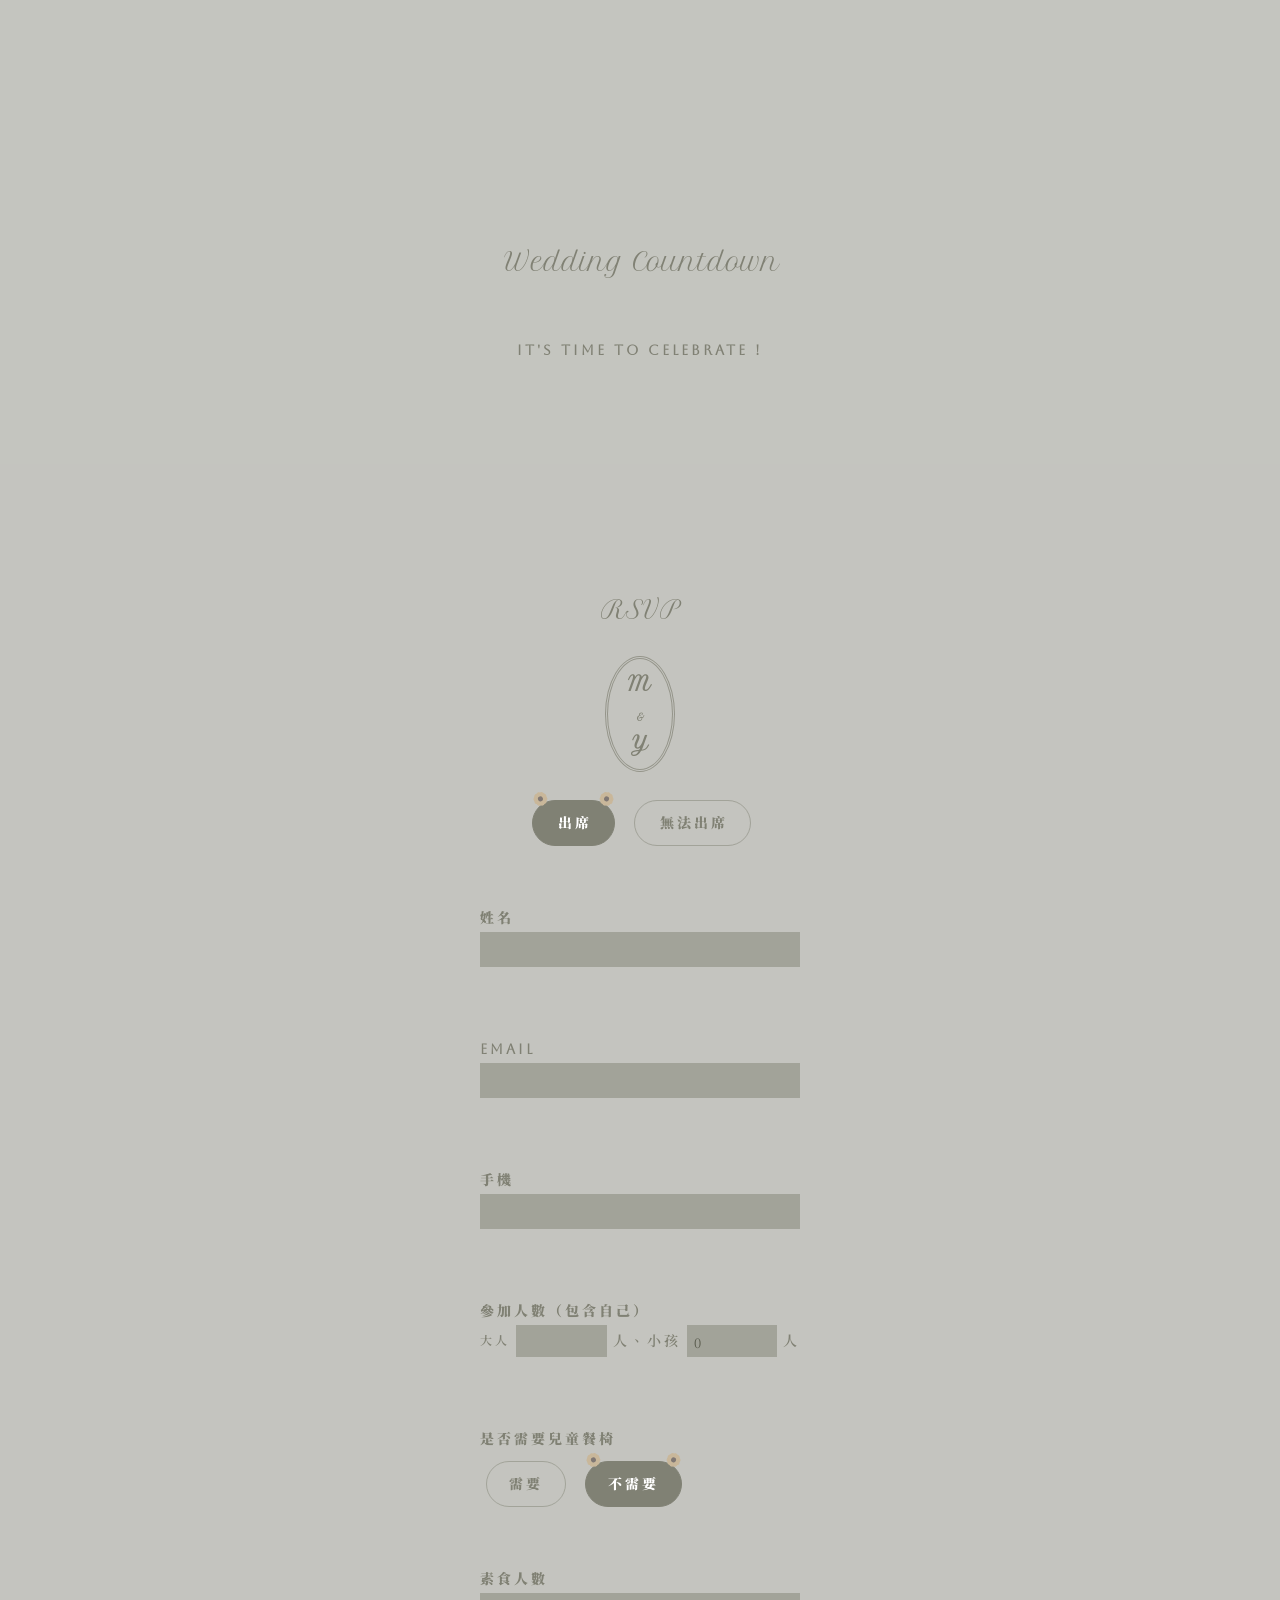
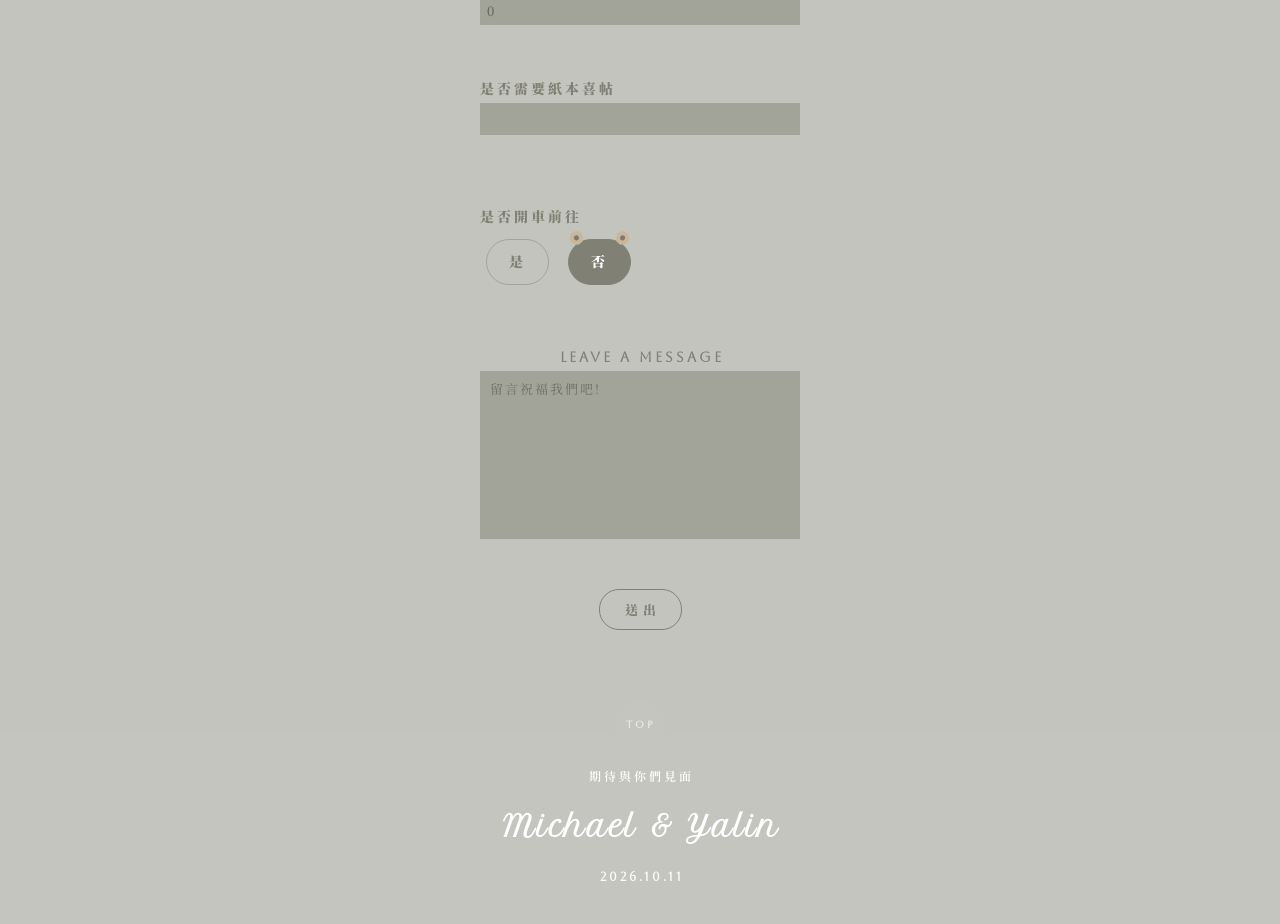
==== commit 2fb871c6: "Fix desktop Traffic layout: fill map frame, drop extra maps link The standalone "open in Google Maps" ====
--- a/index.html
+++ b/index.html
@@ -111,10 +111,6 @@
                 referrerpolicy="no-referrer-when-downgrade"
                 allowfullscreen></iframe>
         </div>
-        <a class="map-link" href="https://www.google.com/maps/search/?api=1&query=%E5%8F%B0%E5%8C%97%E6%BC%A2%E4%BE%86%E5%A4%A7%E9%A3%AF%E5%BA%97" target="_blank" rel="noopener">
-            <svg class="pin" xmlns="http://www.w3.org/2000/svg" viewBox="0 0 384 512" fill="currentColor"><path d="M215.7 499.2C267 435 384 279.4 384 192C384 86 298 0 192 0S0 86 0 192c0 87.4 117 243 168.3 307.2c12.3 15.3 35.1 15.3 47.4 0zM192 128a64 64 0 1 1 0 128 64 64 0 1 1 0-128z"/></svg>
-            在 Google 地圖開啟
-        </a>
         <div id="traffic-content">
             <div class="theplace">
                 台北漢來大飯店
--- a/style.css
+++ b/style.css
@@ -484,33 +484,12 @@
 }
 
 .map iframe{
+    position: absolute;
+    inset: 0;
     width: 100%;
     height: 100%;
     border: 0;
     display: block;
-}
-
-.map-link{
-    display: inline-flex;
-    align-items: center;
-    gap: 8px;
-    margin-bottom: 20px;
-    padding: 9px 22px;
-    color: rgb(45, 47, 37);
-    background-color: rgba(128, 129, 116, 0.85);
-    border-radius: 40px;
-    text-decoration: none;
-    letter-spacing: 2px;
-    font-size: 14px;
-    transition: background-color 0.3s;
-}
-
-.map-link:hover{ background-color: rgb(128, 129, 116); }
-
-.map-link .pin{
-    width: 14px;
-    height: 14px;
-    color: rgb(45, 47, 37);
 }
 
 #traffic-content{
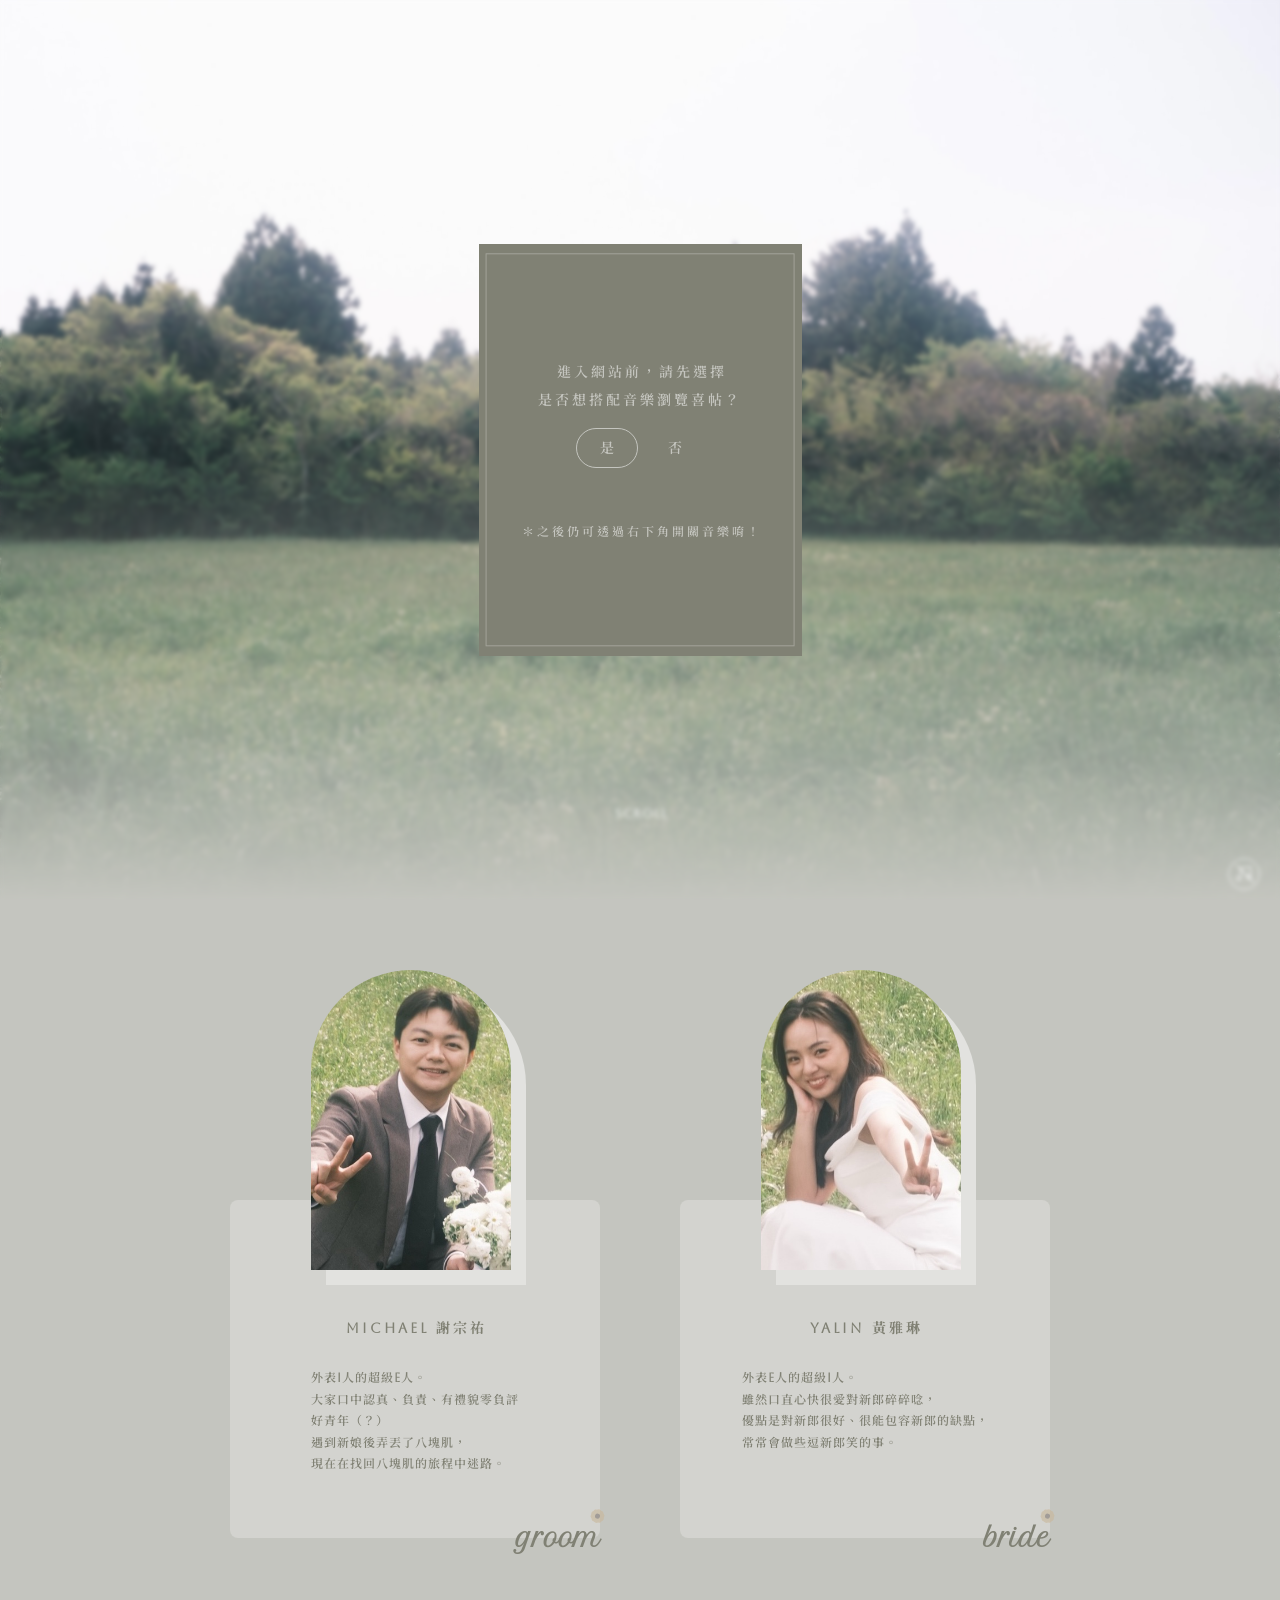
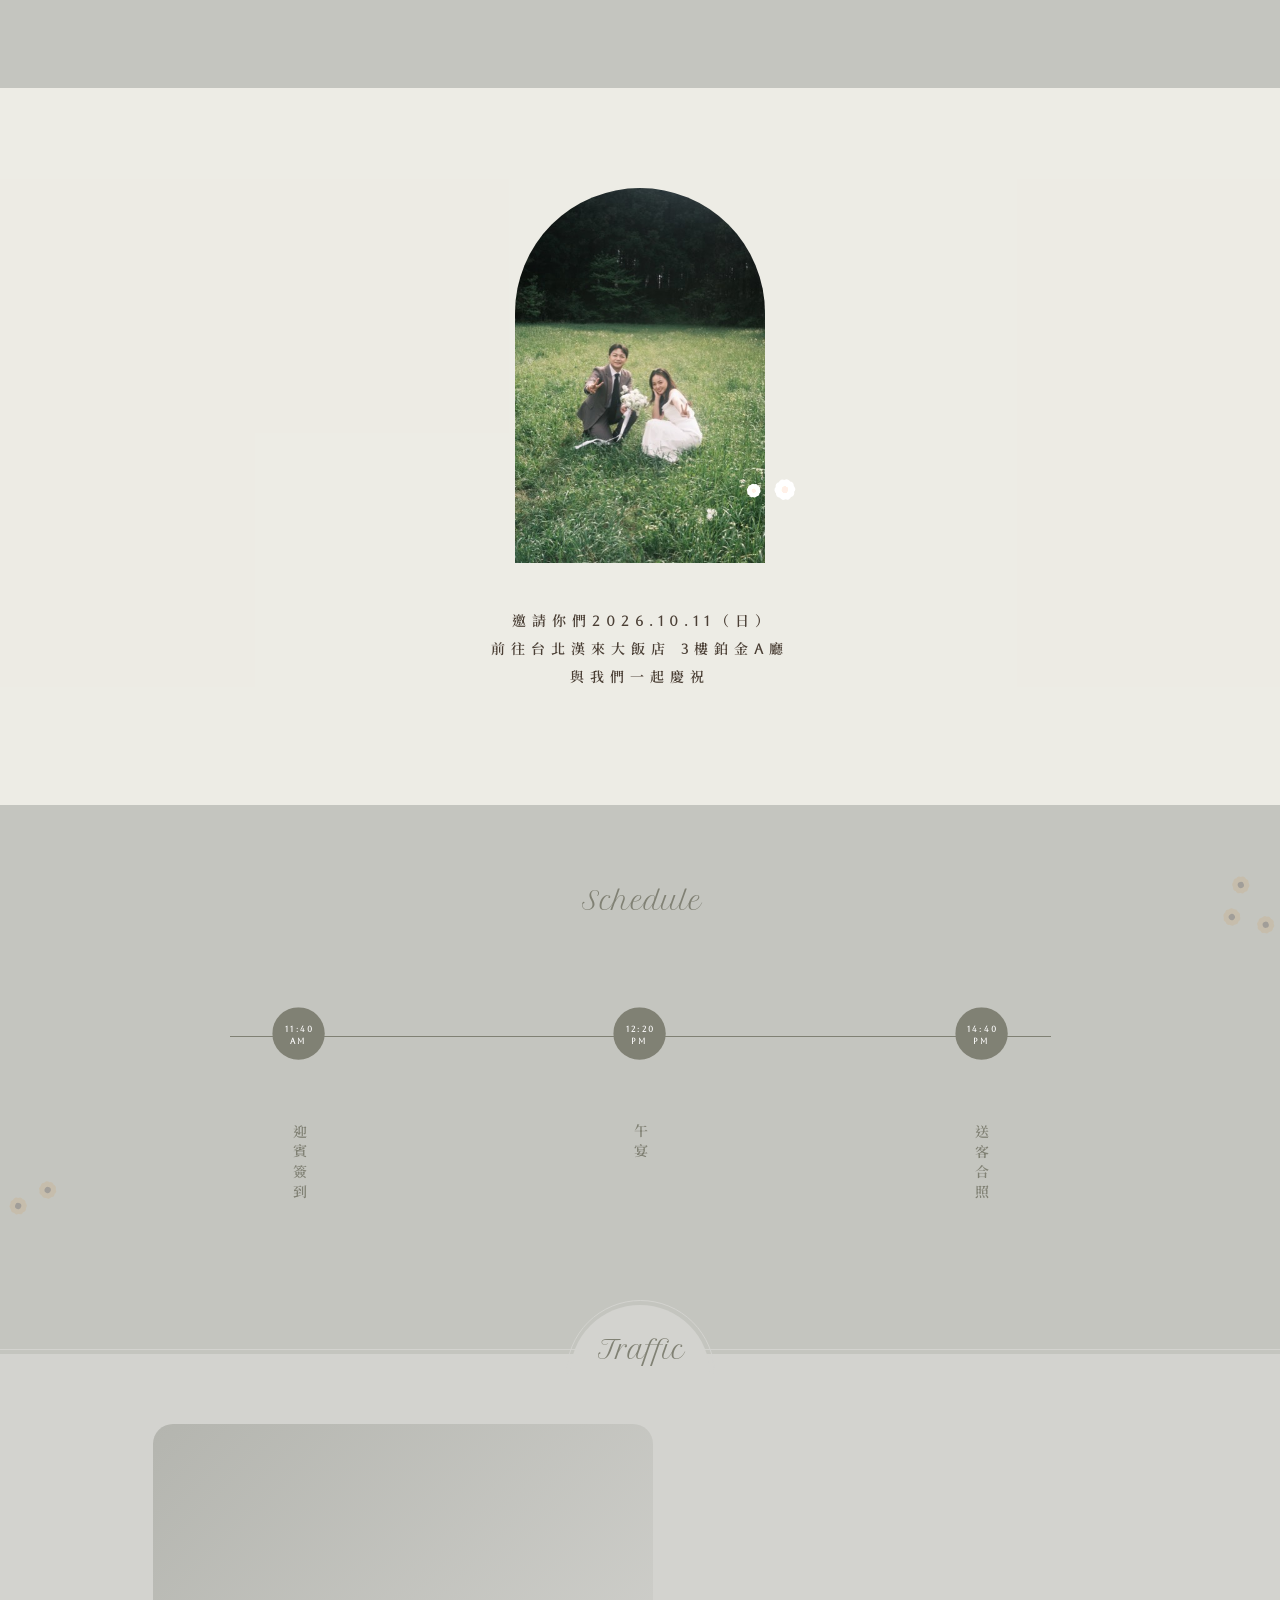
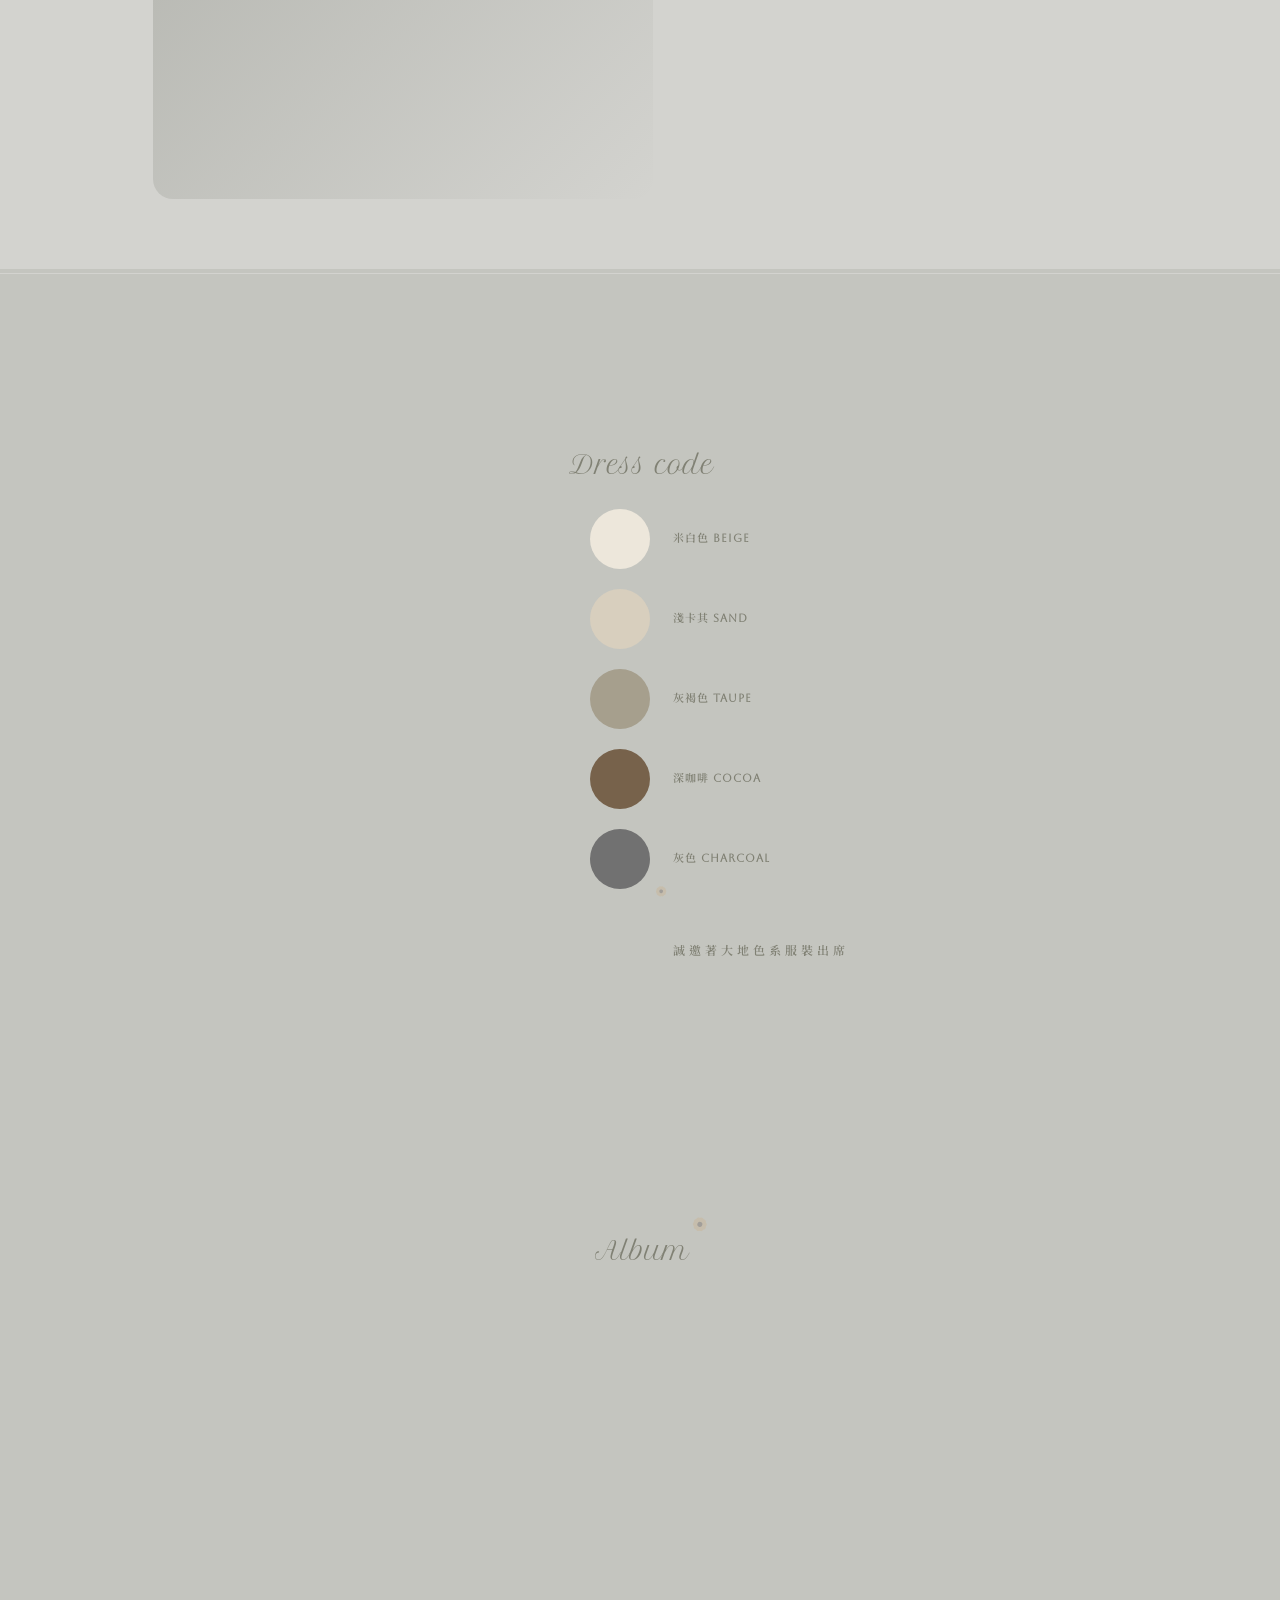
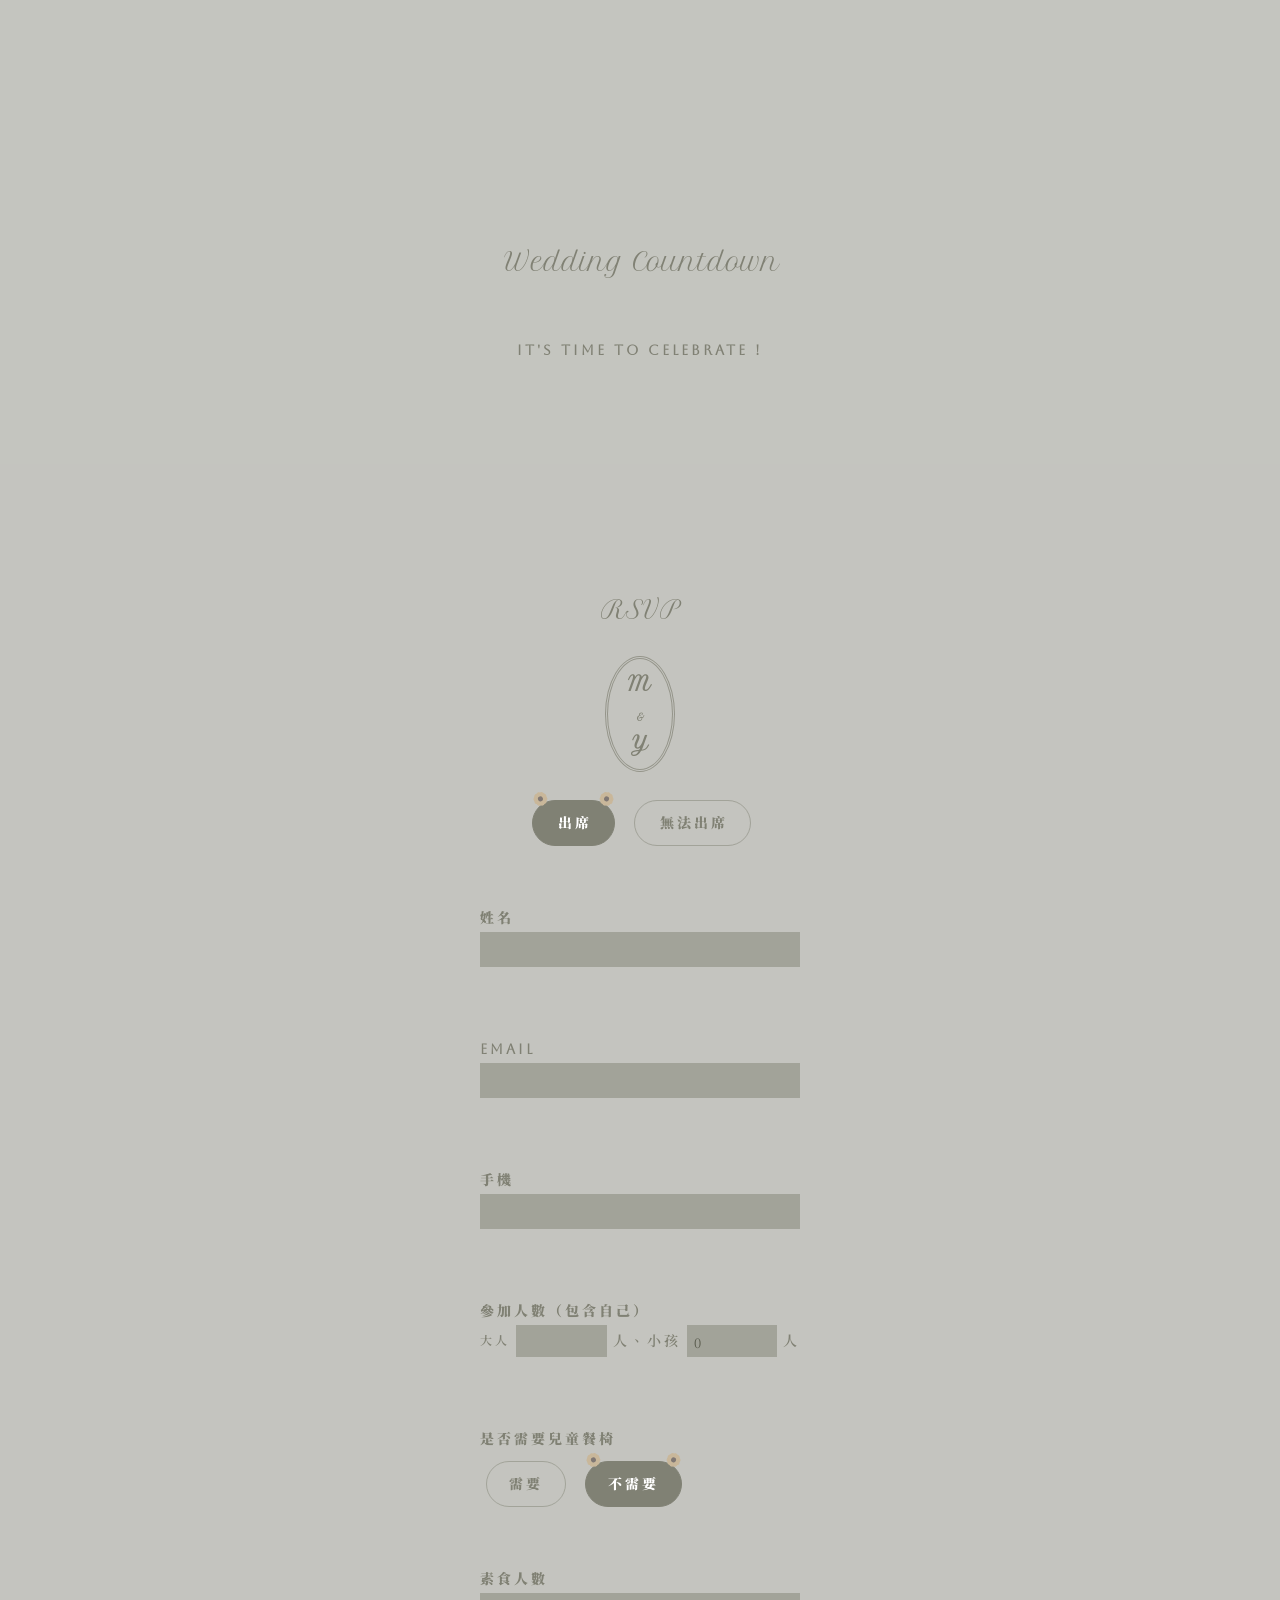
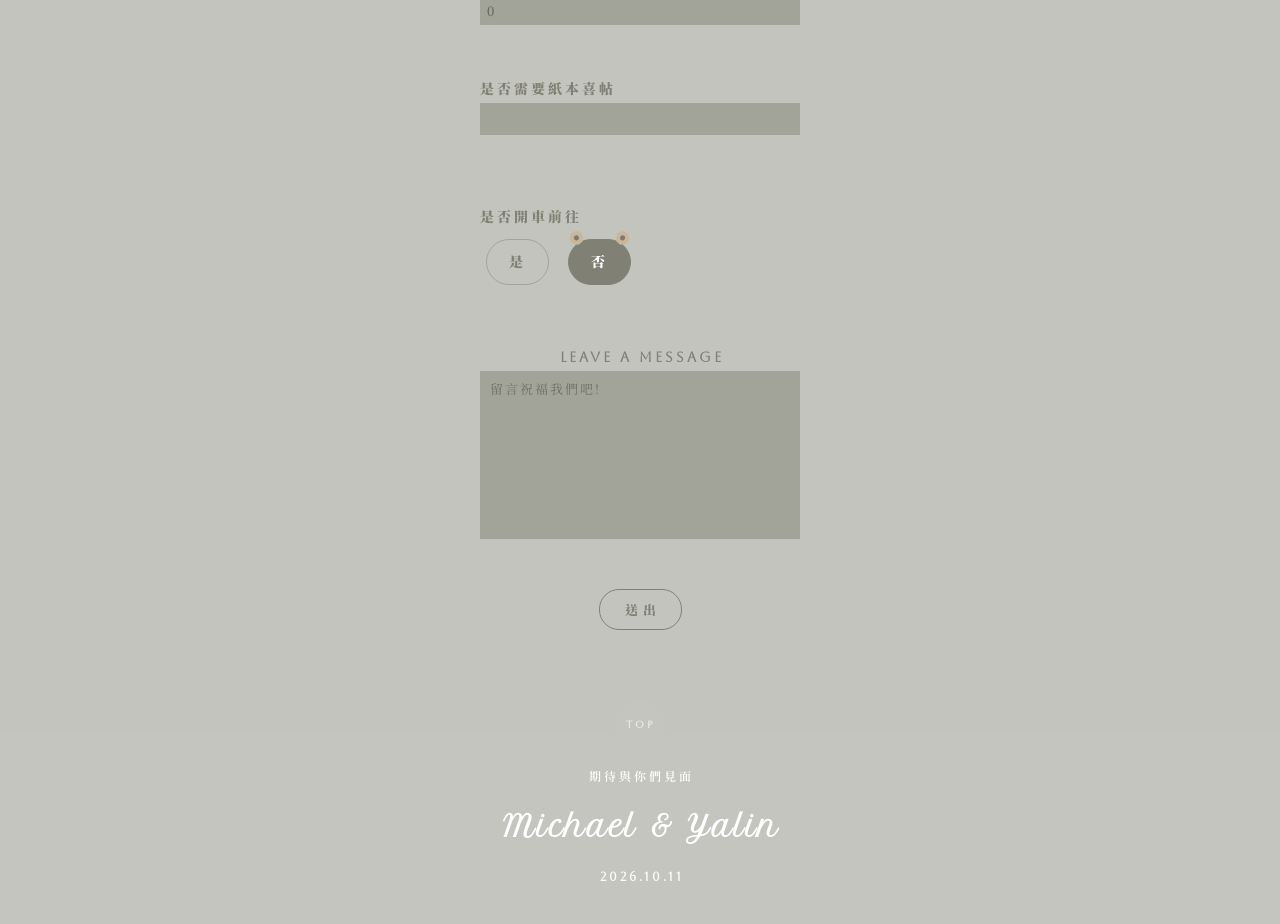
==== commit f8a362e2: "Add room number (3樓鉑金A廳) to venue name Co-Authored-By: Claude Sonnet 5 <noreply@anthropic.com>" ====
--- a/index.html
+++ b/index.html
@@ -75,7 +75,7 @@
     </div>
     <p>
         邀請你們2026.10.11（日）<br>
-        前往台北漢來大飯店<br>與我們一起慶祝
+        前往台北漢來大飯店 3樓鉑金A廳<br>與我們一起慶祝
     </p>
 </div>
 
@@ -113,7 +113,7 @@
         </div>
         <div id="traffic-content">
             <div class="theplace">
-                台北漢來大飯店
+                台北漢來大飯店 3樓鉑金A廳
             </div>
             <div class="guide">
                 <div>
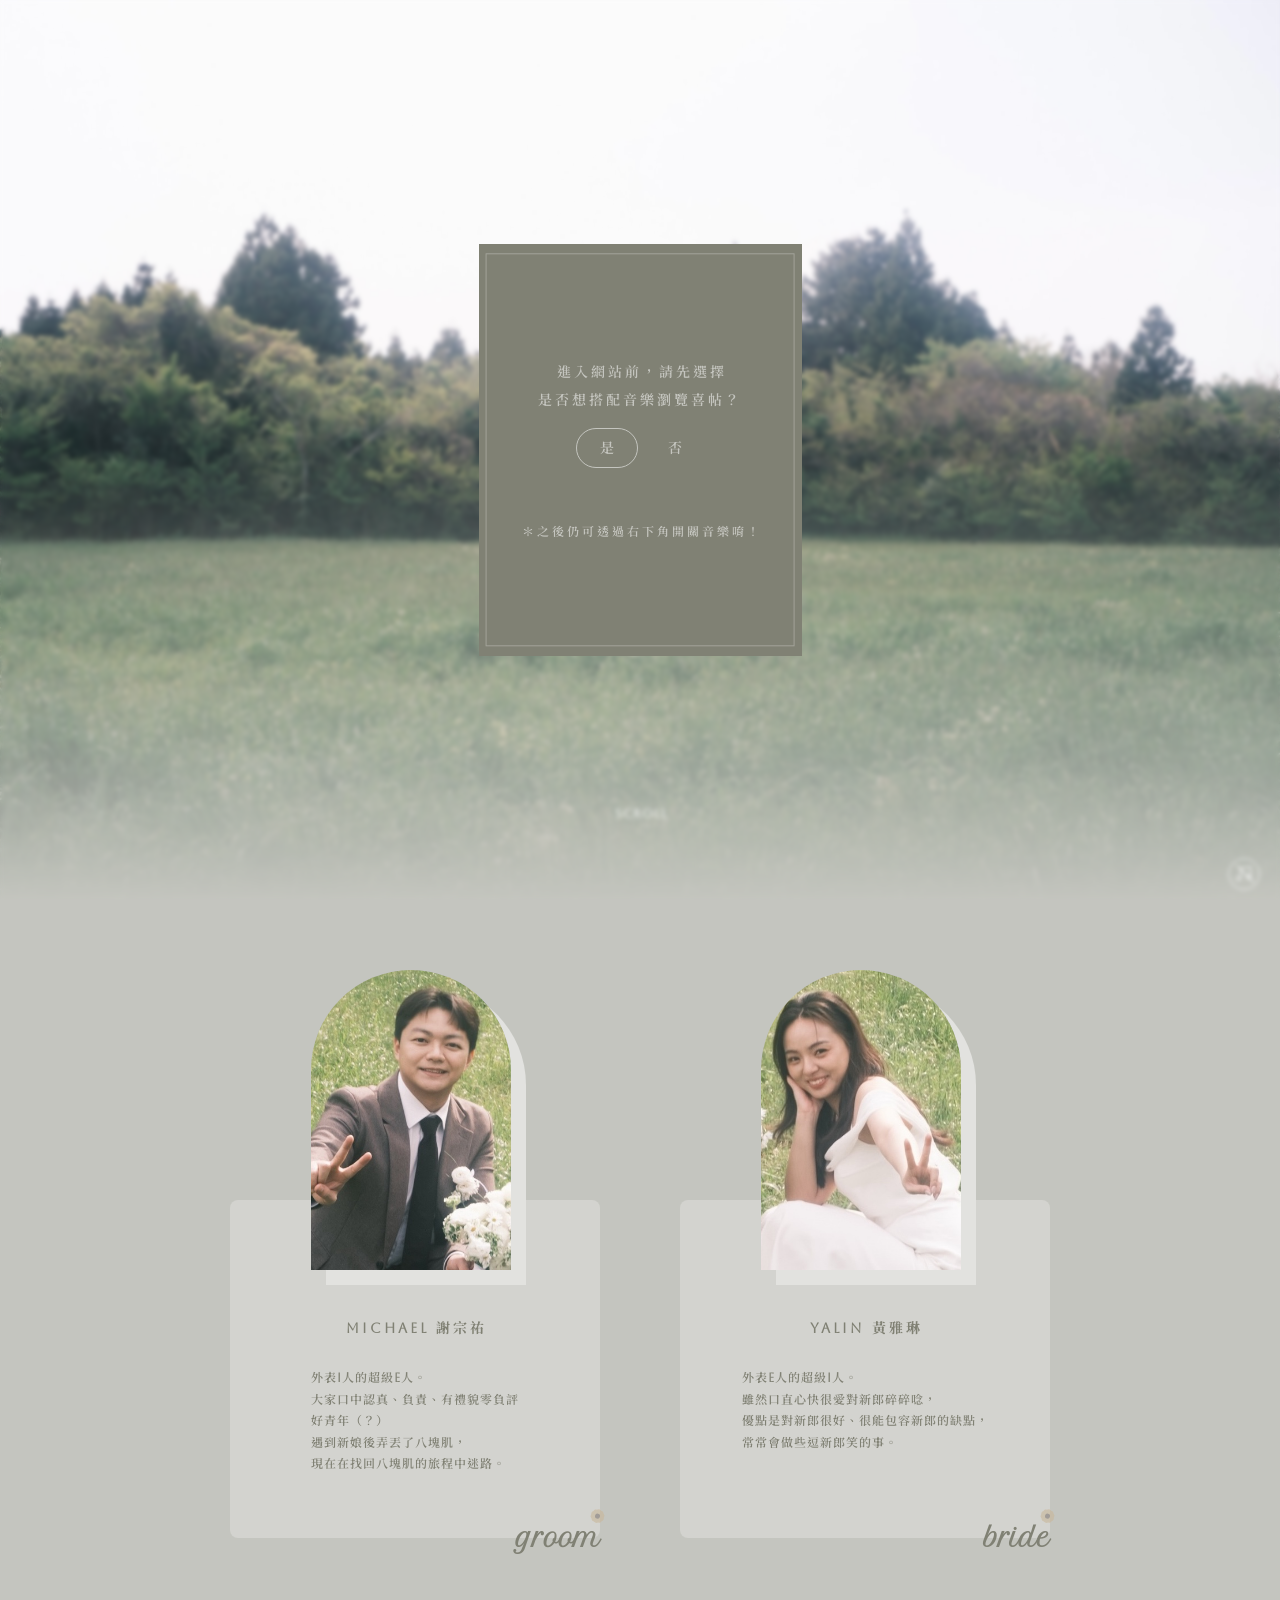
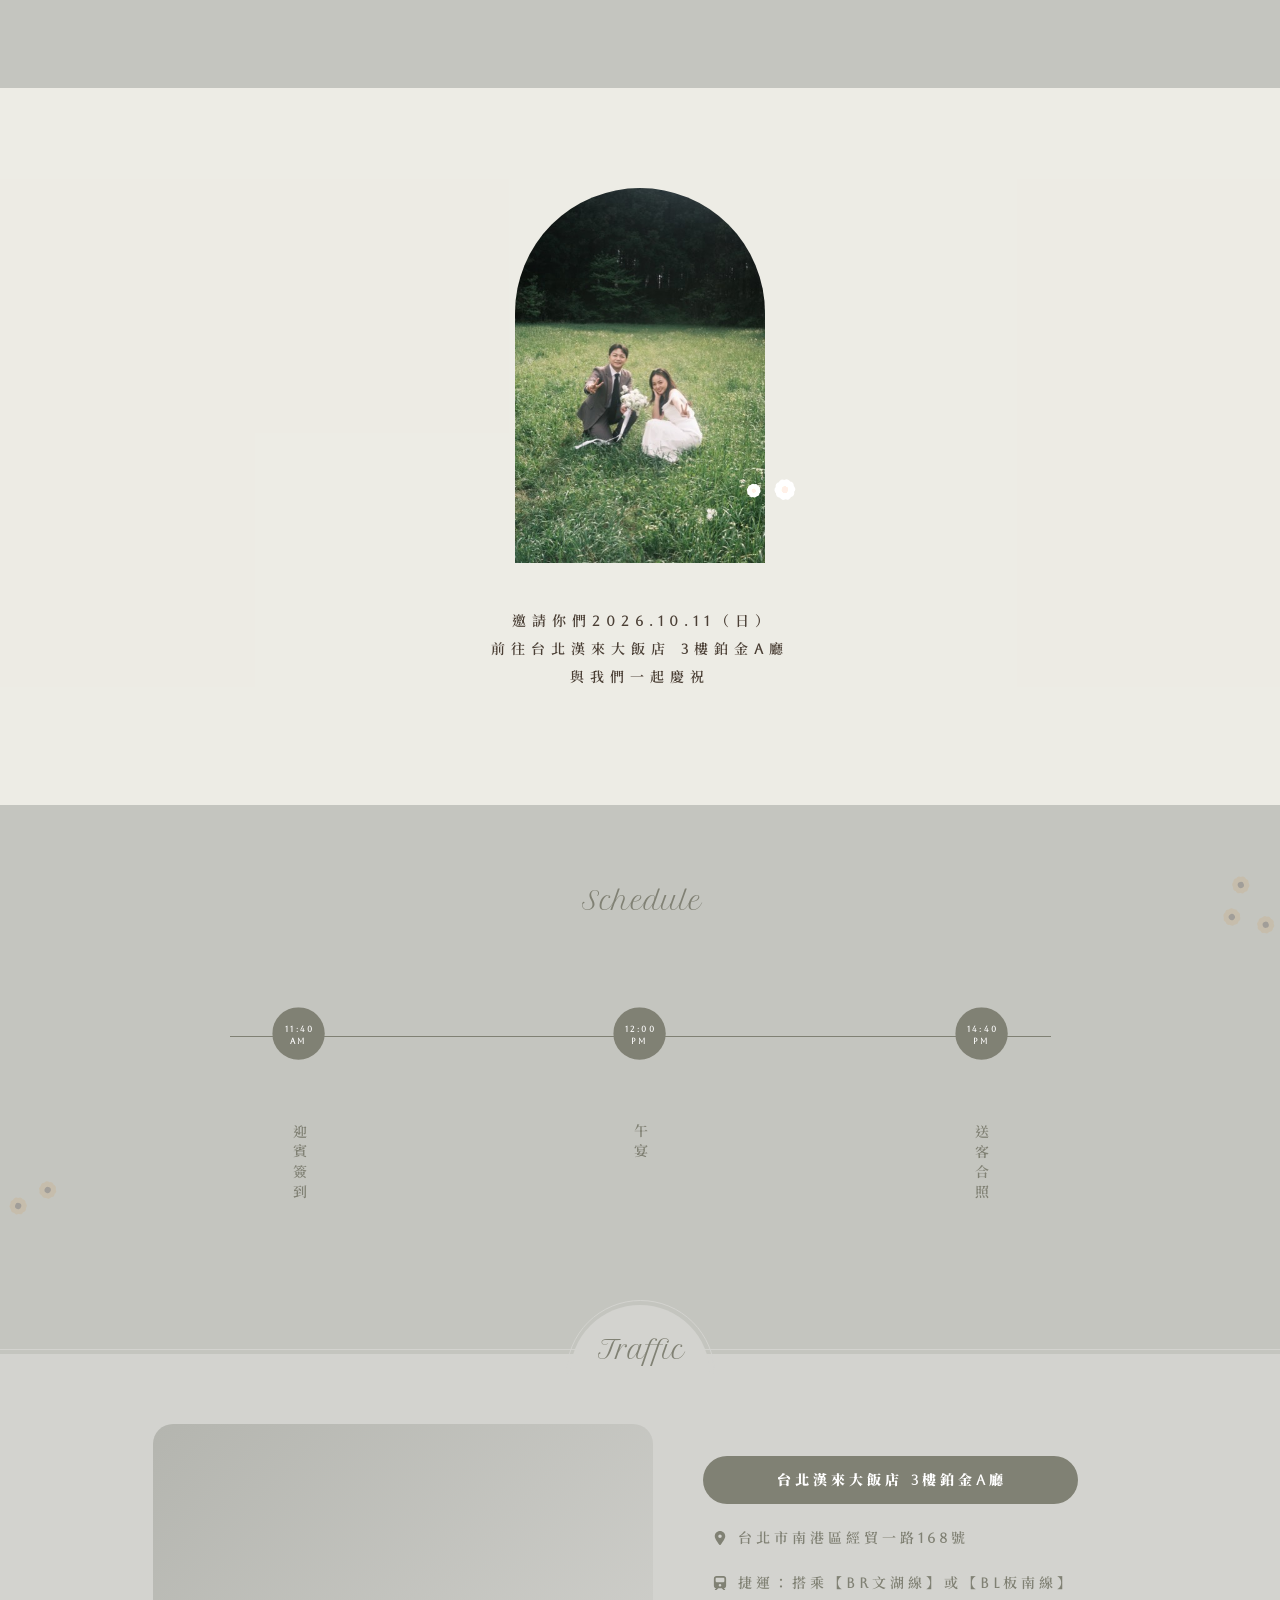
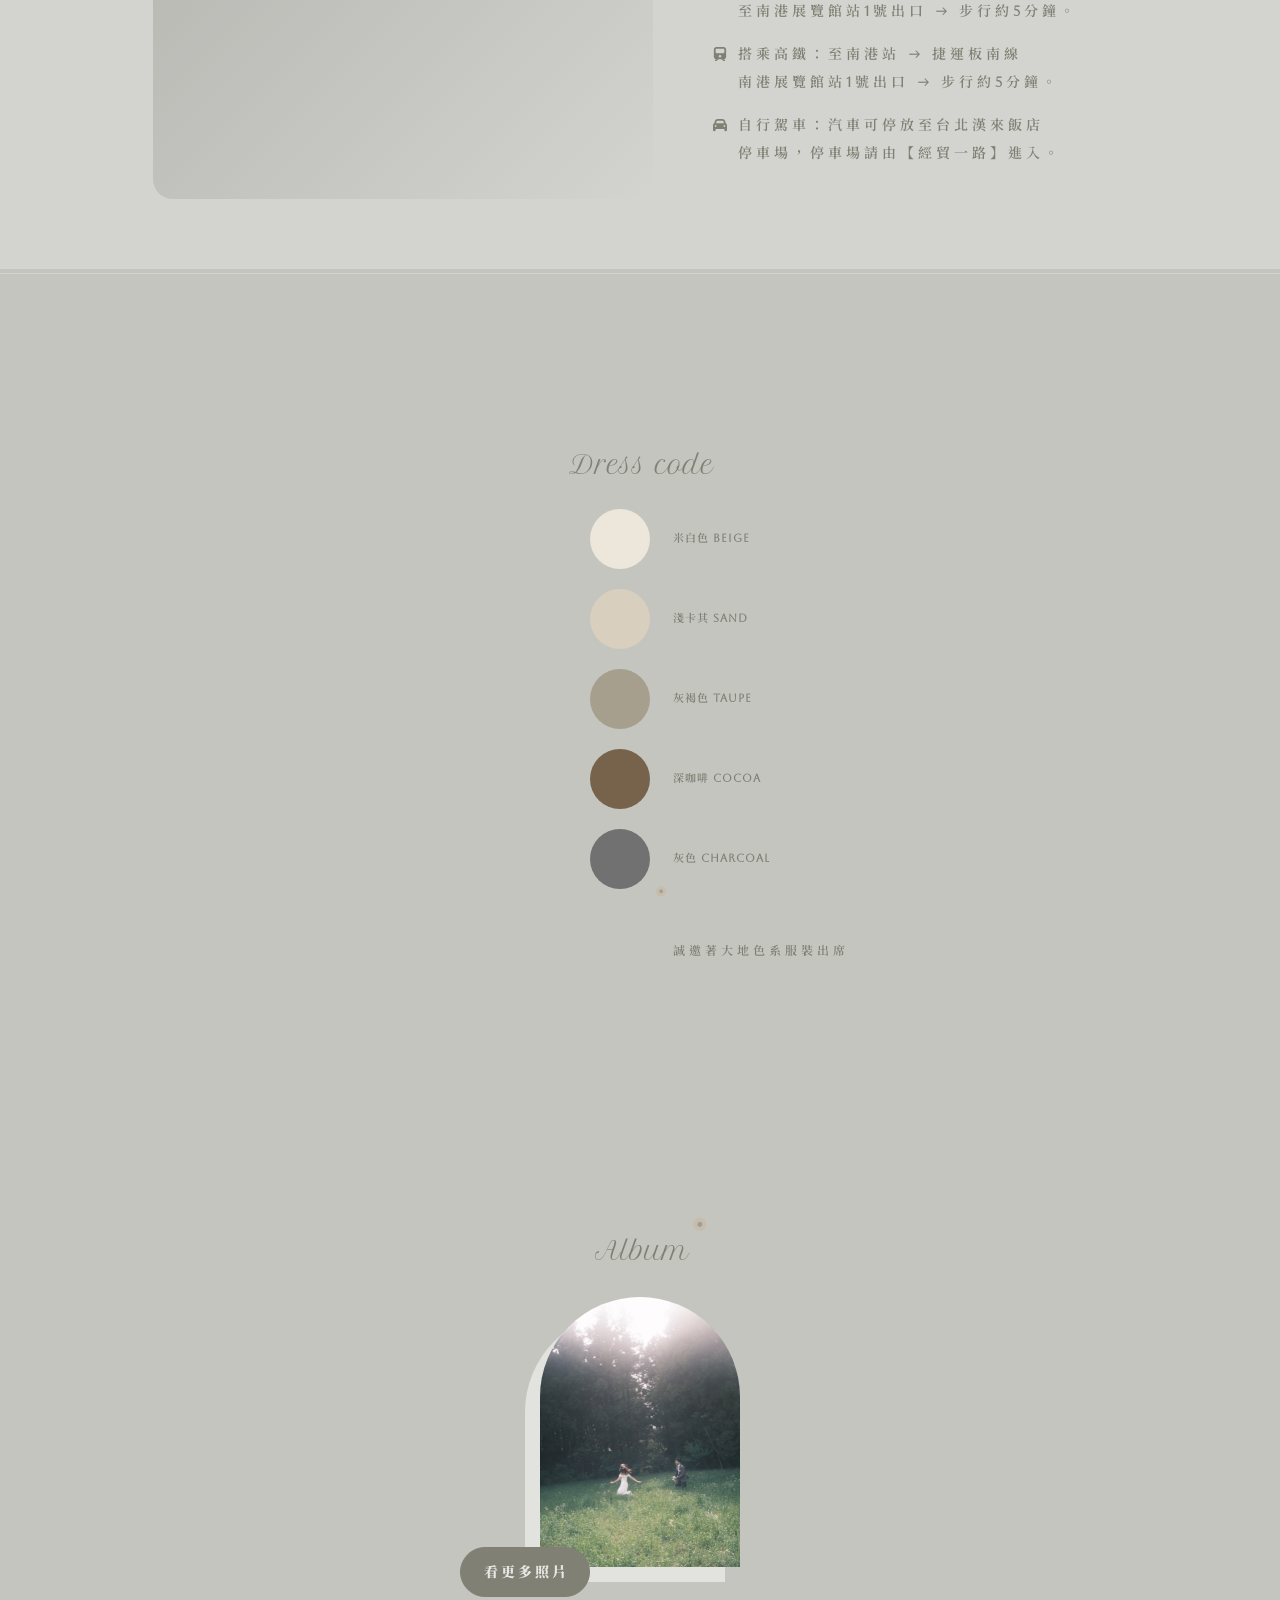
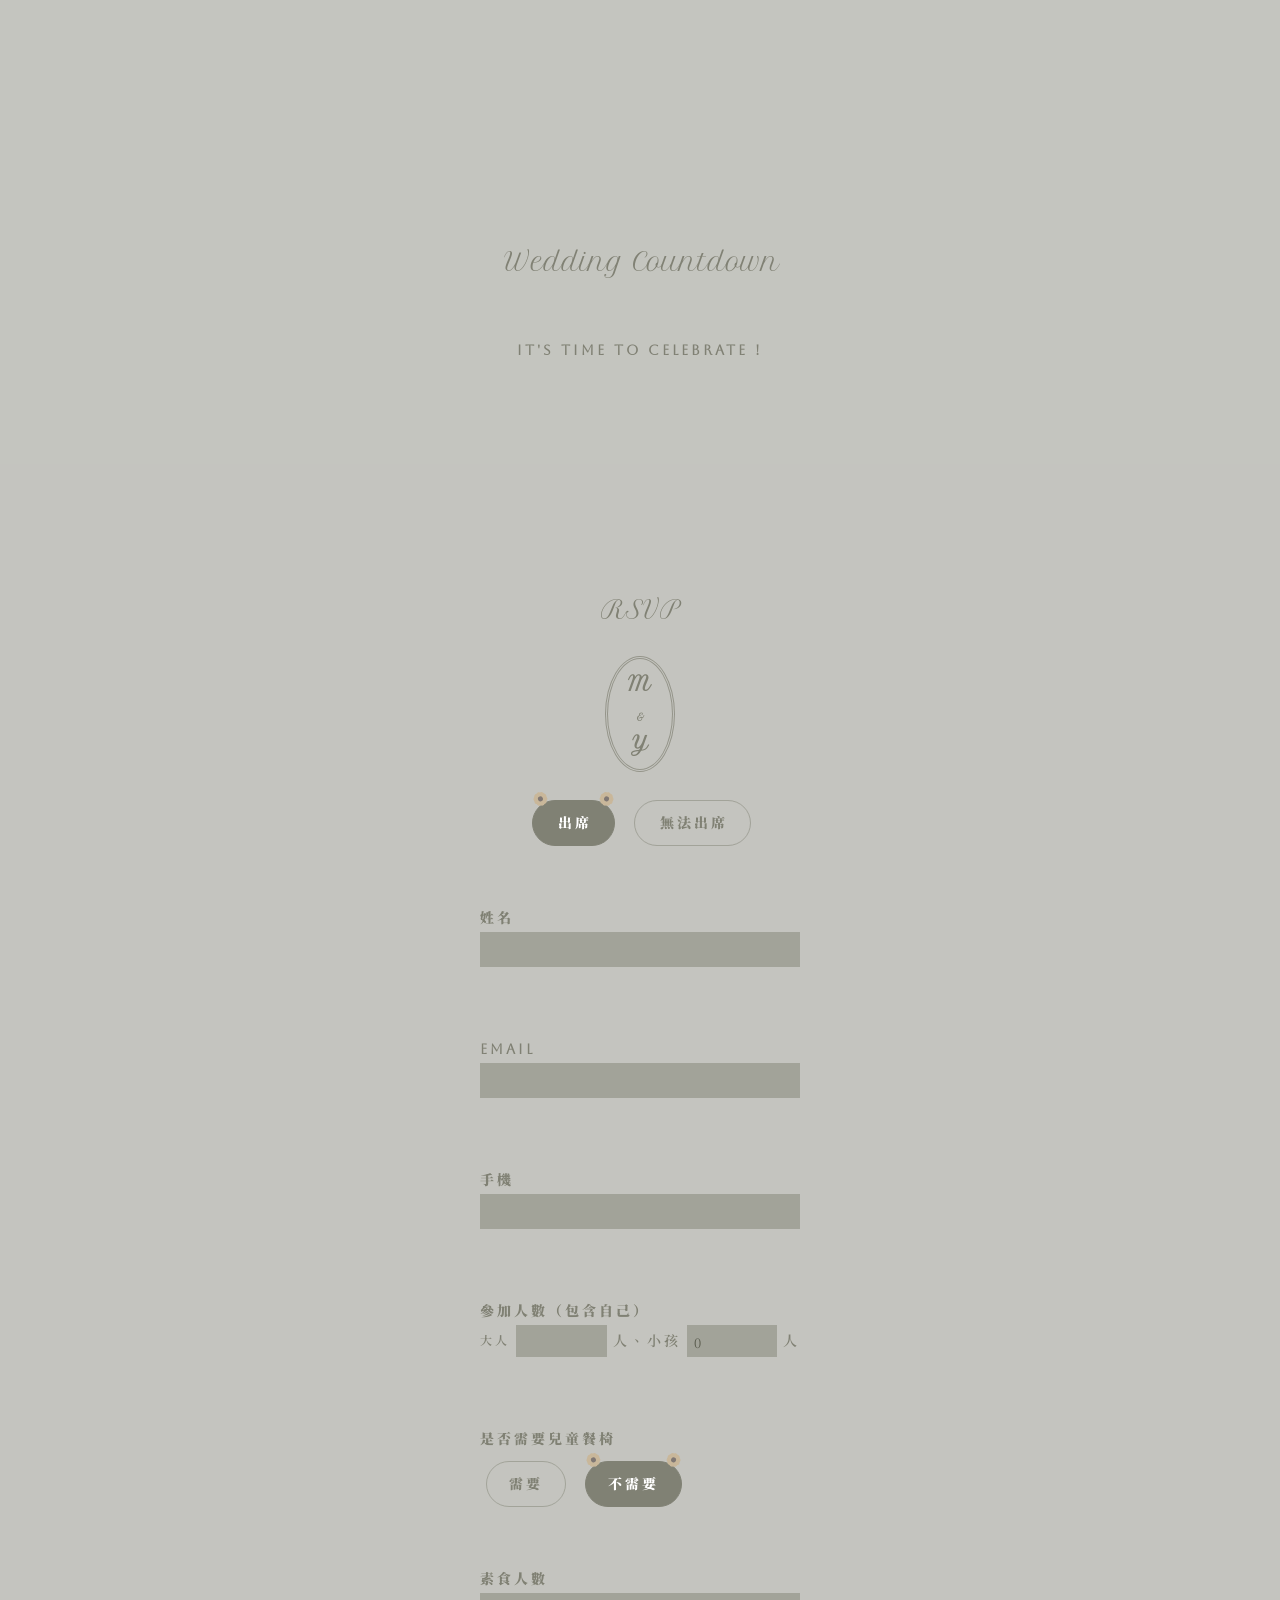
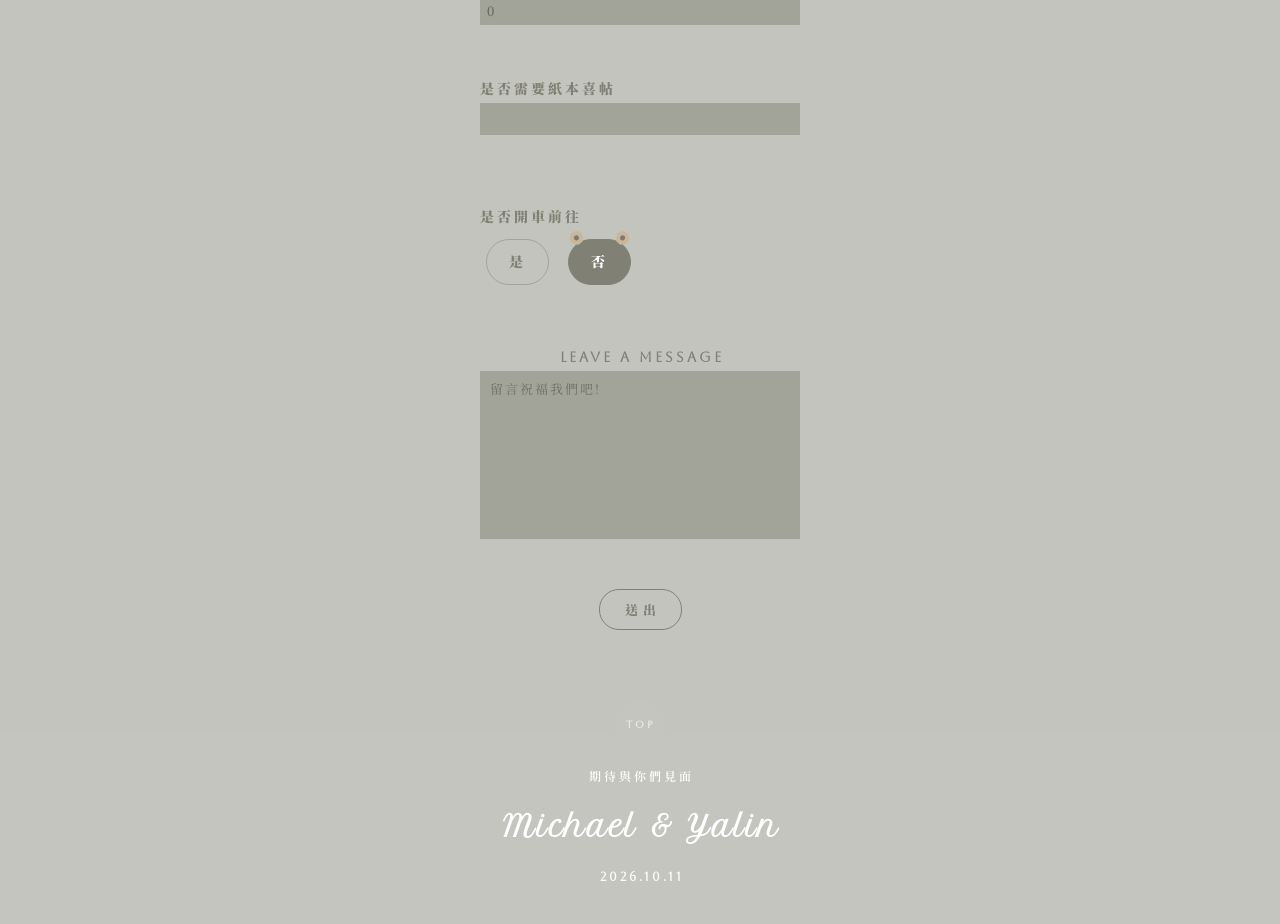
==== commit df2e0e32: "Change lunch time to 12:00 in schedule and countdown Co-Authored-By: Claude Opus 5 <noreply@anthropi" ====
--- a/index.html
+++ b/index.html
@@ -92,7 +92,7 @@
     </div>
     <div id="timeline">
         <div class="time" id="time1">11:40<br>AM</div>
-        <div class="time" id="time2">12:20<br>PM</div>
+        <div class="time" id="time2">12:00<br>PM</div>
         <div class="time" id="time3">14:40<br>PM</div>
         <div class="activity" id="activity1">迎賓簽到</div>
         <div class="activity" id="activity2">午宴</div>
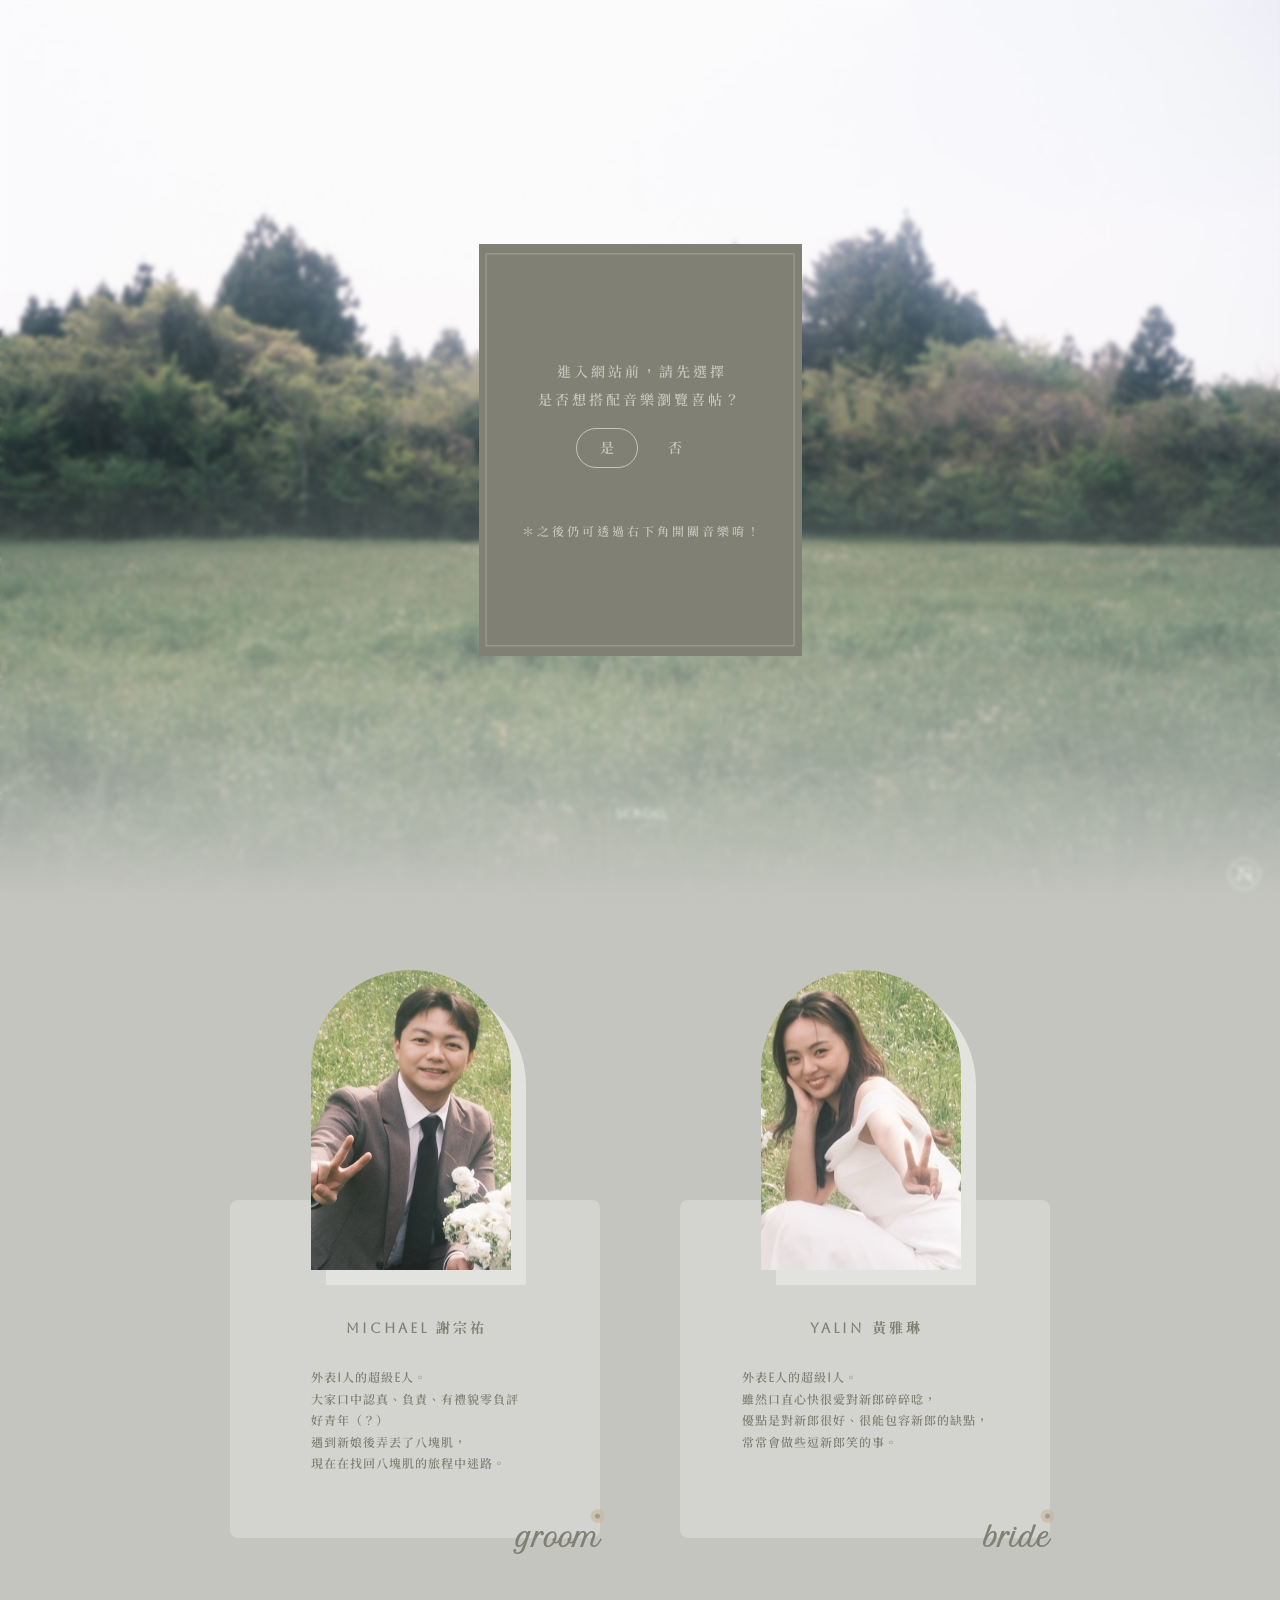
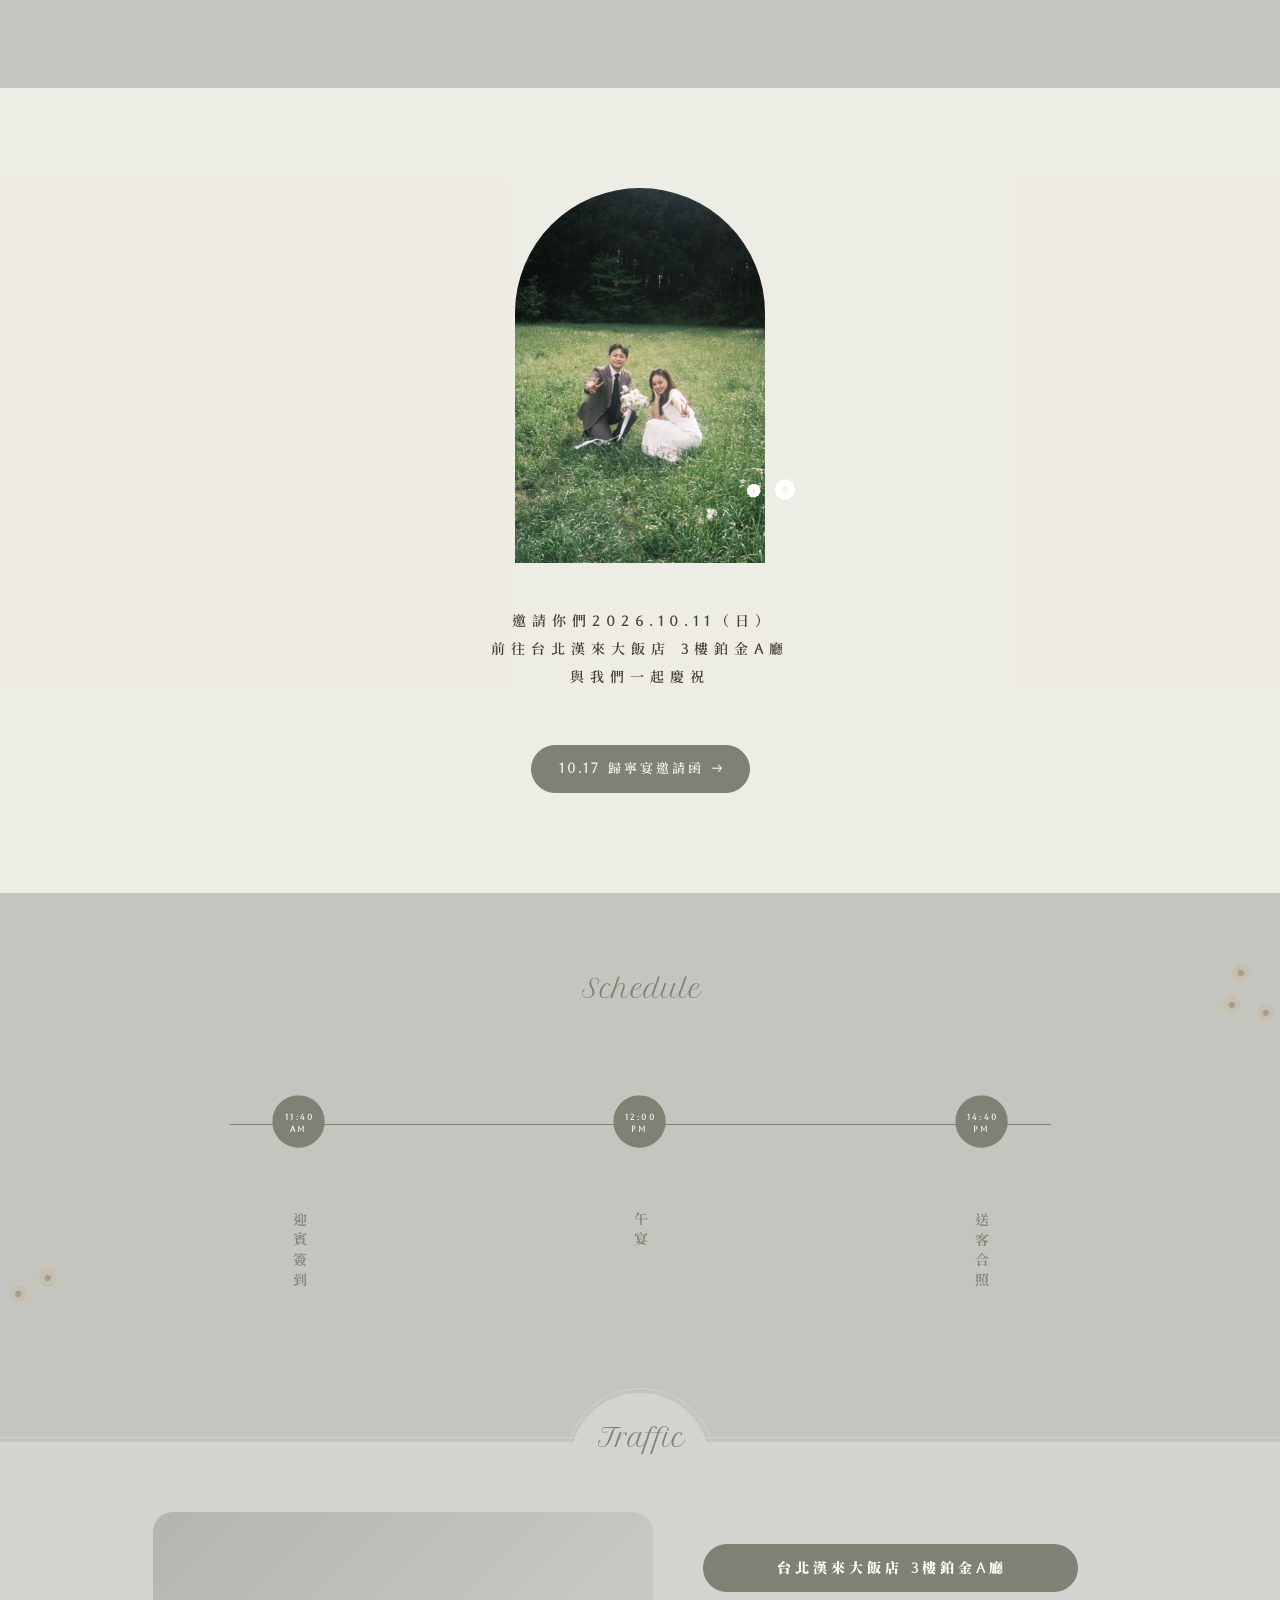
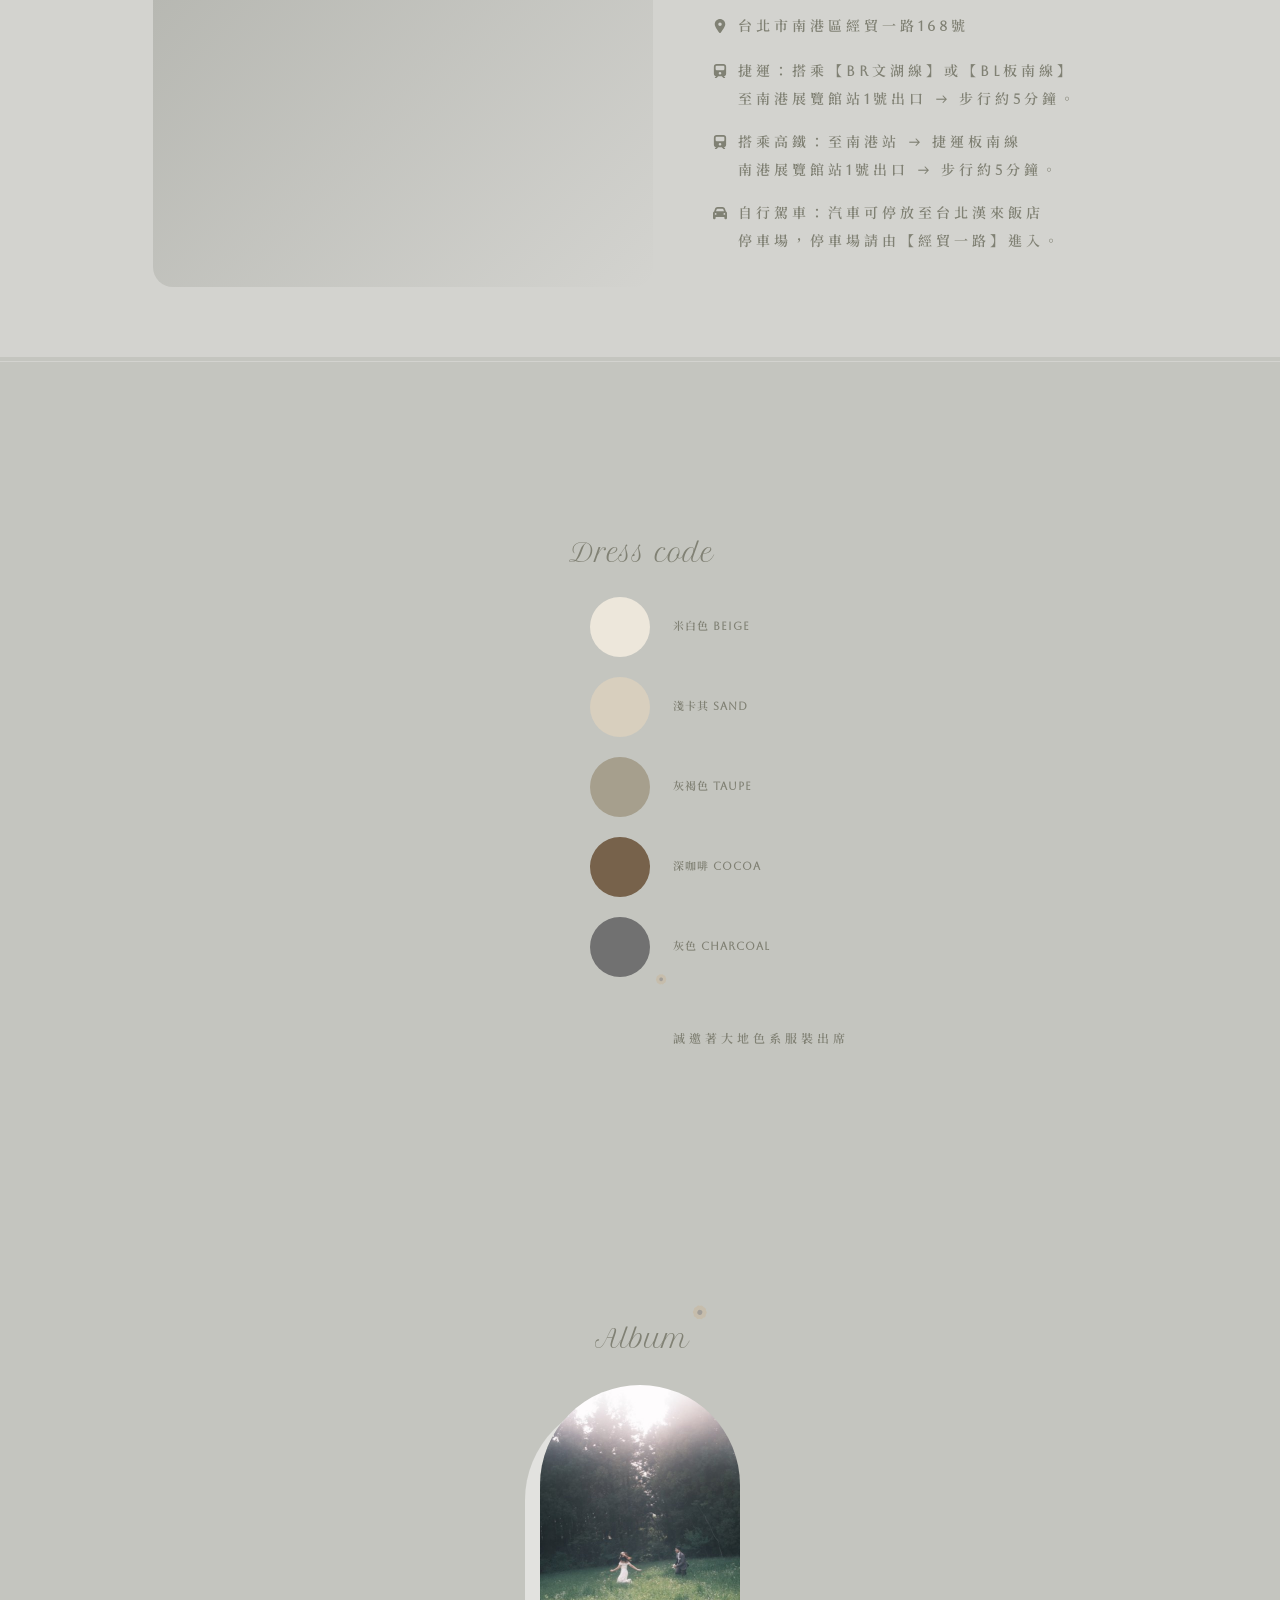
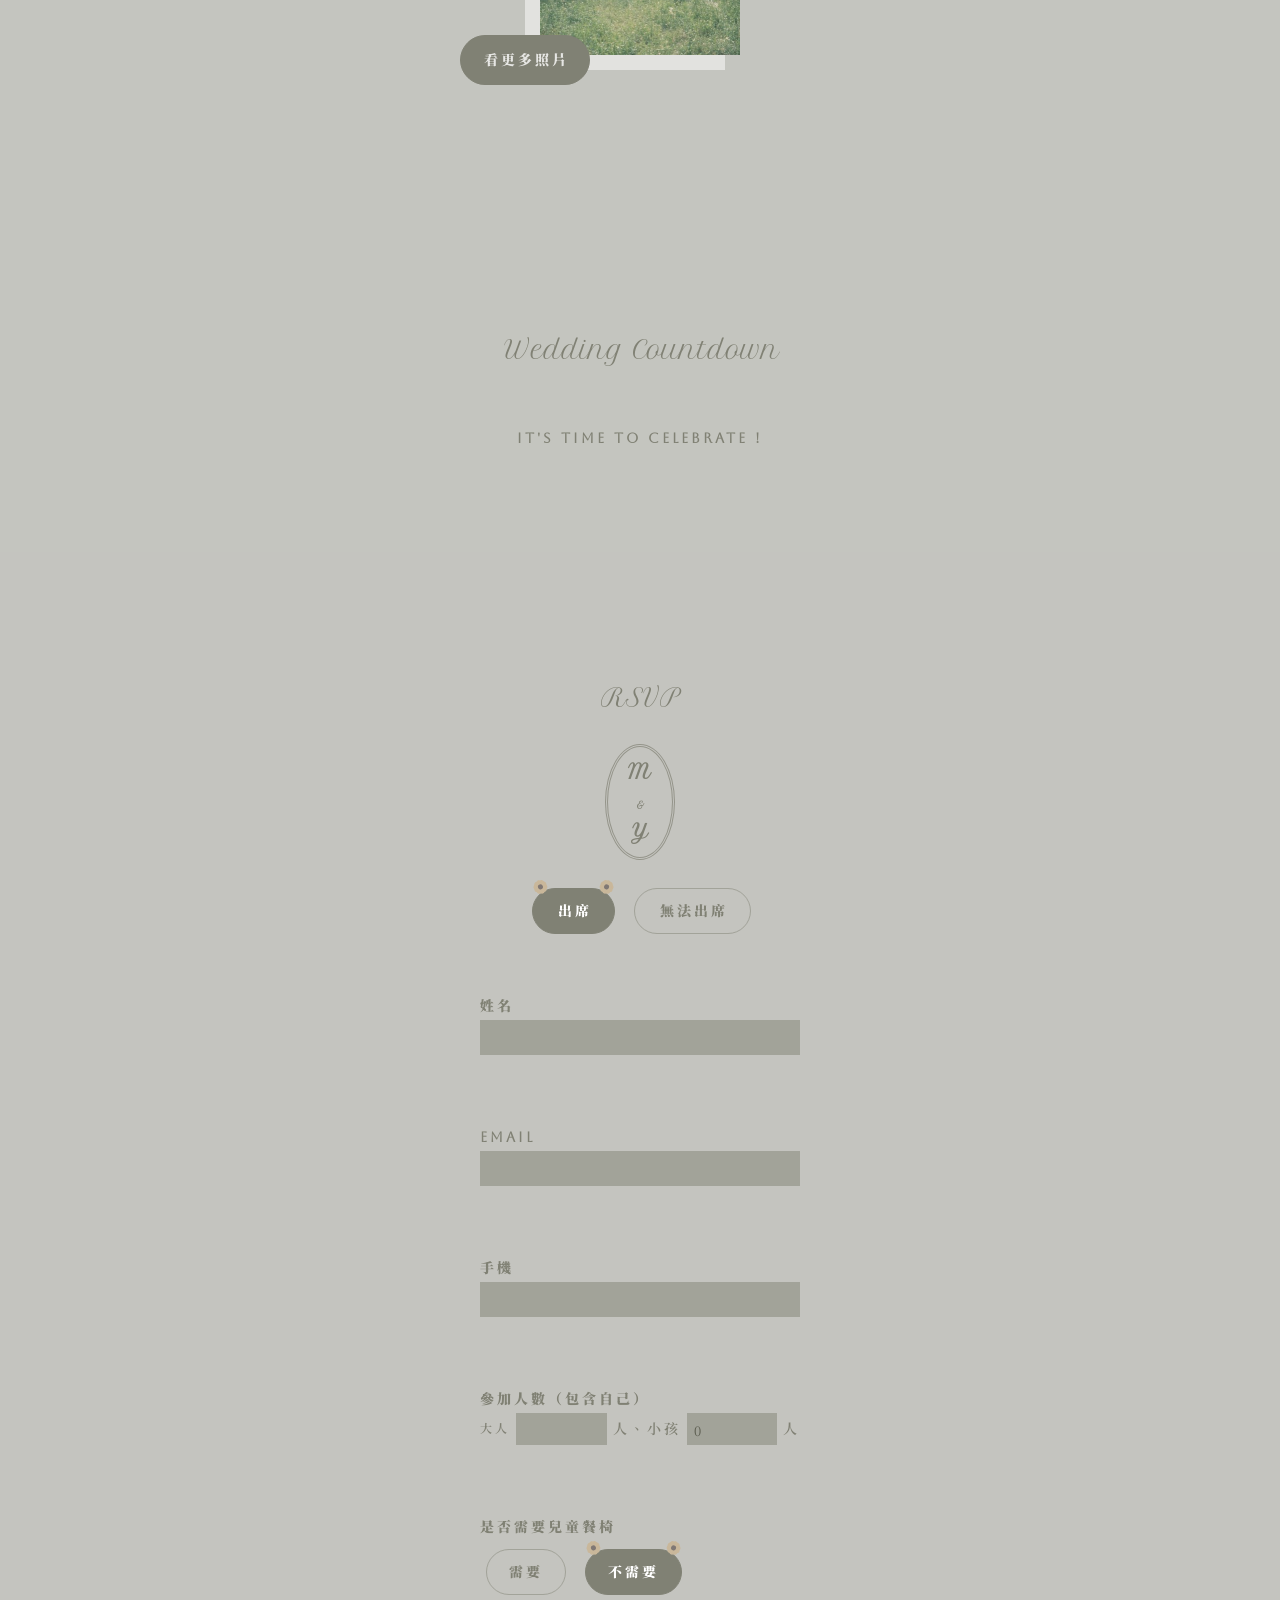
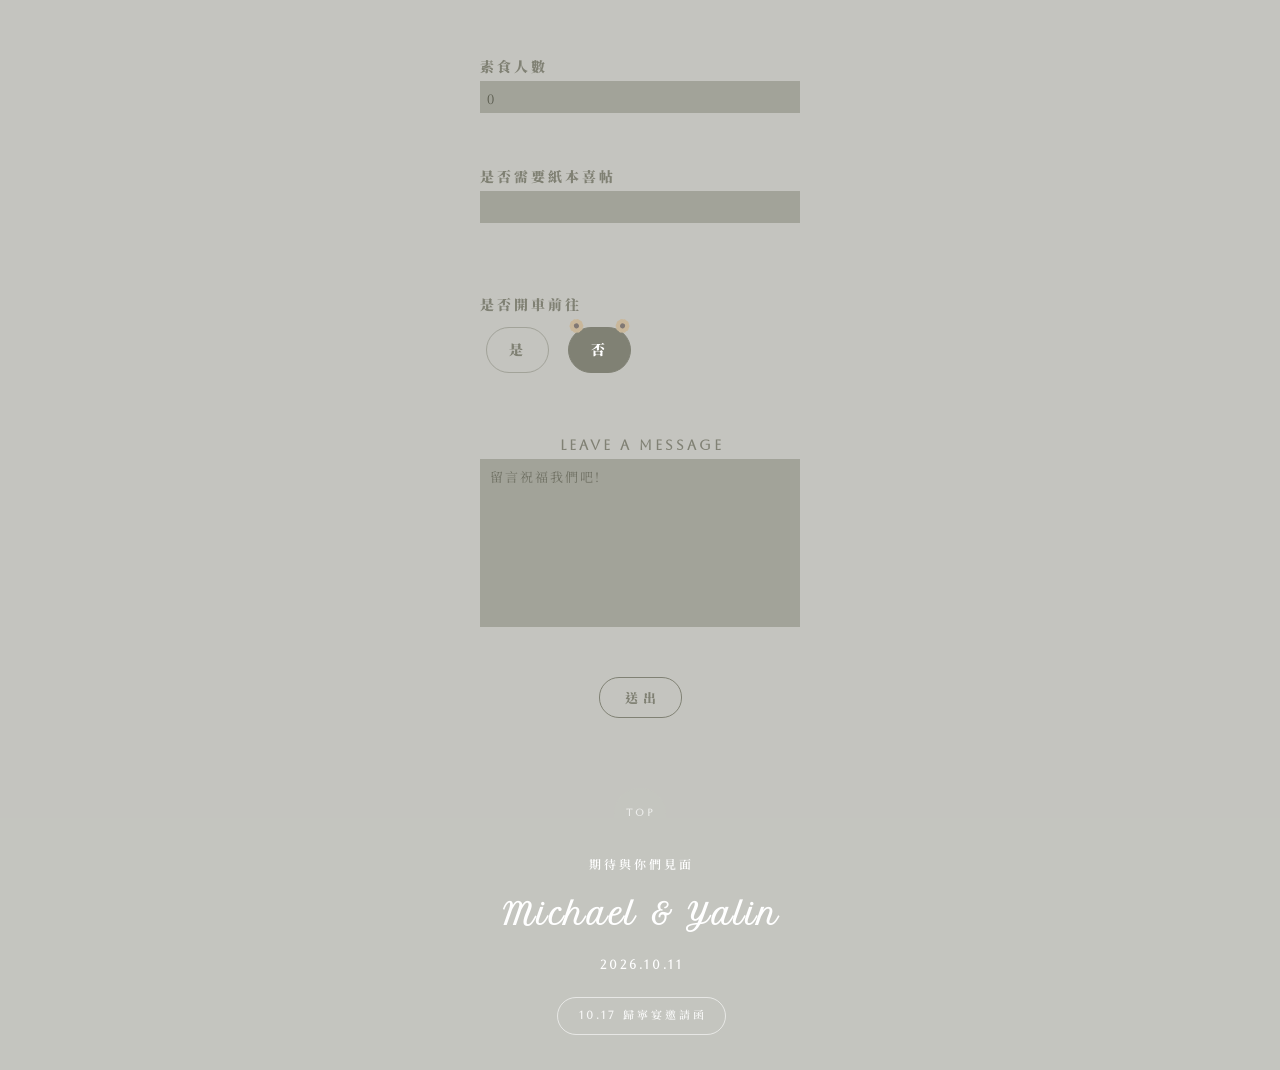
==== commit e2517334: "Add homecoming banquet (歸寧宴) sub-page New homecoming.html mirrors the wedding invitation with its ow" ====
--- a/index.html
+++ b/index.html
@@ -9,7 +9,7 @@
 <link rel="preconnect" href="https://fonts.gstatic.com" crossorigin>
 <link rel="stylesheet" href="style.css">
 </head>
-<body>
+<body data-event-date="Oct 11, 2026 12:00:00">
 
 <div id="music-onoroff">
     <div>
@@ -77,6 +77,7 @@
         邀請你們2026.10.11（日）<br>
         前往台北漢來大飯店 3樓鉑金A廳<br>與我們一起慶祝
     </p>
+    <a class="page-link" href="homecoming.html">10.17 歸寧宴邀請函 →</a>
 </div>
 
 <div id="schedule">
@@ -355,6 +356,7 @@
     <div>期待與你們見面</div>
     <div class="footer-signature">Michael &amp; Yalin</div>
     <div>2026.10.11</div>
+    <div><a class="page-link footer-page-link" href="homecoming.html">10.17 歸寧宴邀請函</a></div>
 </footer>
 
 <script src="https://code.jquery.com/jquery-3.4.1.js" integrity="sha256-WpOohJOqMqqyKL9FccASB9O0KwACQJpFTUBLTYOVvVU=" crossorigin="anonymous"></script>
--- a/style.css
+++ b/style.css
@@ -321,6 +321,51 @@
 #invite p.active{
     opacity: 1;
     transform: translateY(0);
+}
+
+/* ---------- Cross-links between the wedding page and the
+   homecoming-banquet sub-page (index.html <-> homecoming.html) ---------- */
+.page-link:link, .page-link:visited{
+    display: inline-block;
+    width: auto;
+    margin-top: 40px;
+    padding: 10px 24px;
+    font-size: 13px;
+    letter-spacing: 3px;
+    text-indent: 3px;
+    text-decoration: none;
+    color: rgba(255, 255, 255, 0.9);
+    border: 1px solid rgb(128, 129, 116);
+    background-color: rgb(128, 129, 116);
+    border-radius: 70px;
+    transition: 0.5s;
+}
+
+.page-link:hover, .page-link:active{
+    color: rgb(128, 129, 116);
+    background-color: rgba(245, 242, 235, 0.9);
+}
+
+.footer-page-link:link, .footer-page-link:visited{
+    margin-top: 10px;
+    font-size: 11px;
+    padding: 7px 18px;
+    color: rgba(255, 255, 255, 0.85);
+    border-color: rgba(255, 255, 255, 0.6);
+    background-color: transparent;
+}
+
+.footer-page-link:hover, .footer-page-link:active{
+    color: rgb(128, 129, 116);
+    background-color: rgba(255, 255, 255, 0.85);
+    border-color: rgba(255, 255, 255, 0.85);
+}
+
+.header-sub{
+    margin: 0;
+    font-size: 12px;
+    letter-spacing: 8px;
+    color: rgba(255, 255, 255, 0.85);
 }
 
 #schedule{
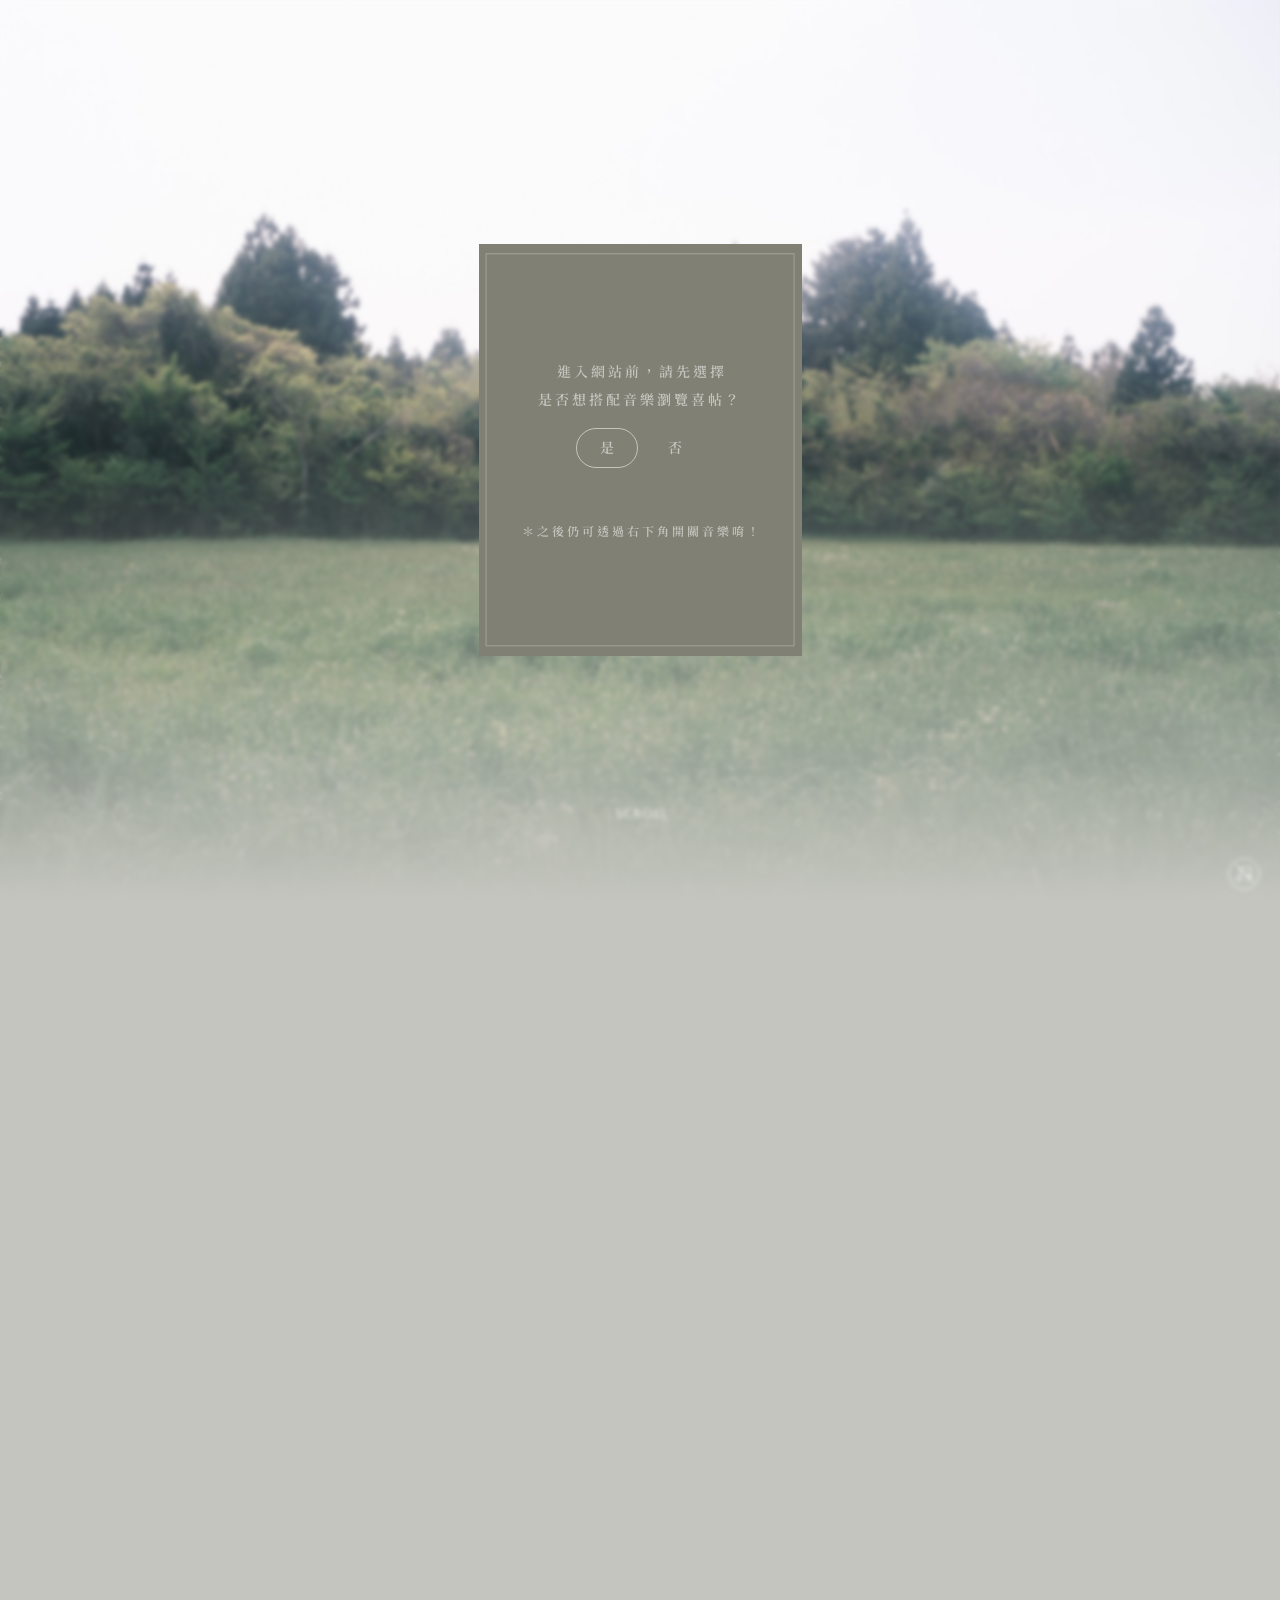
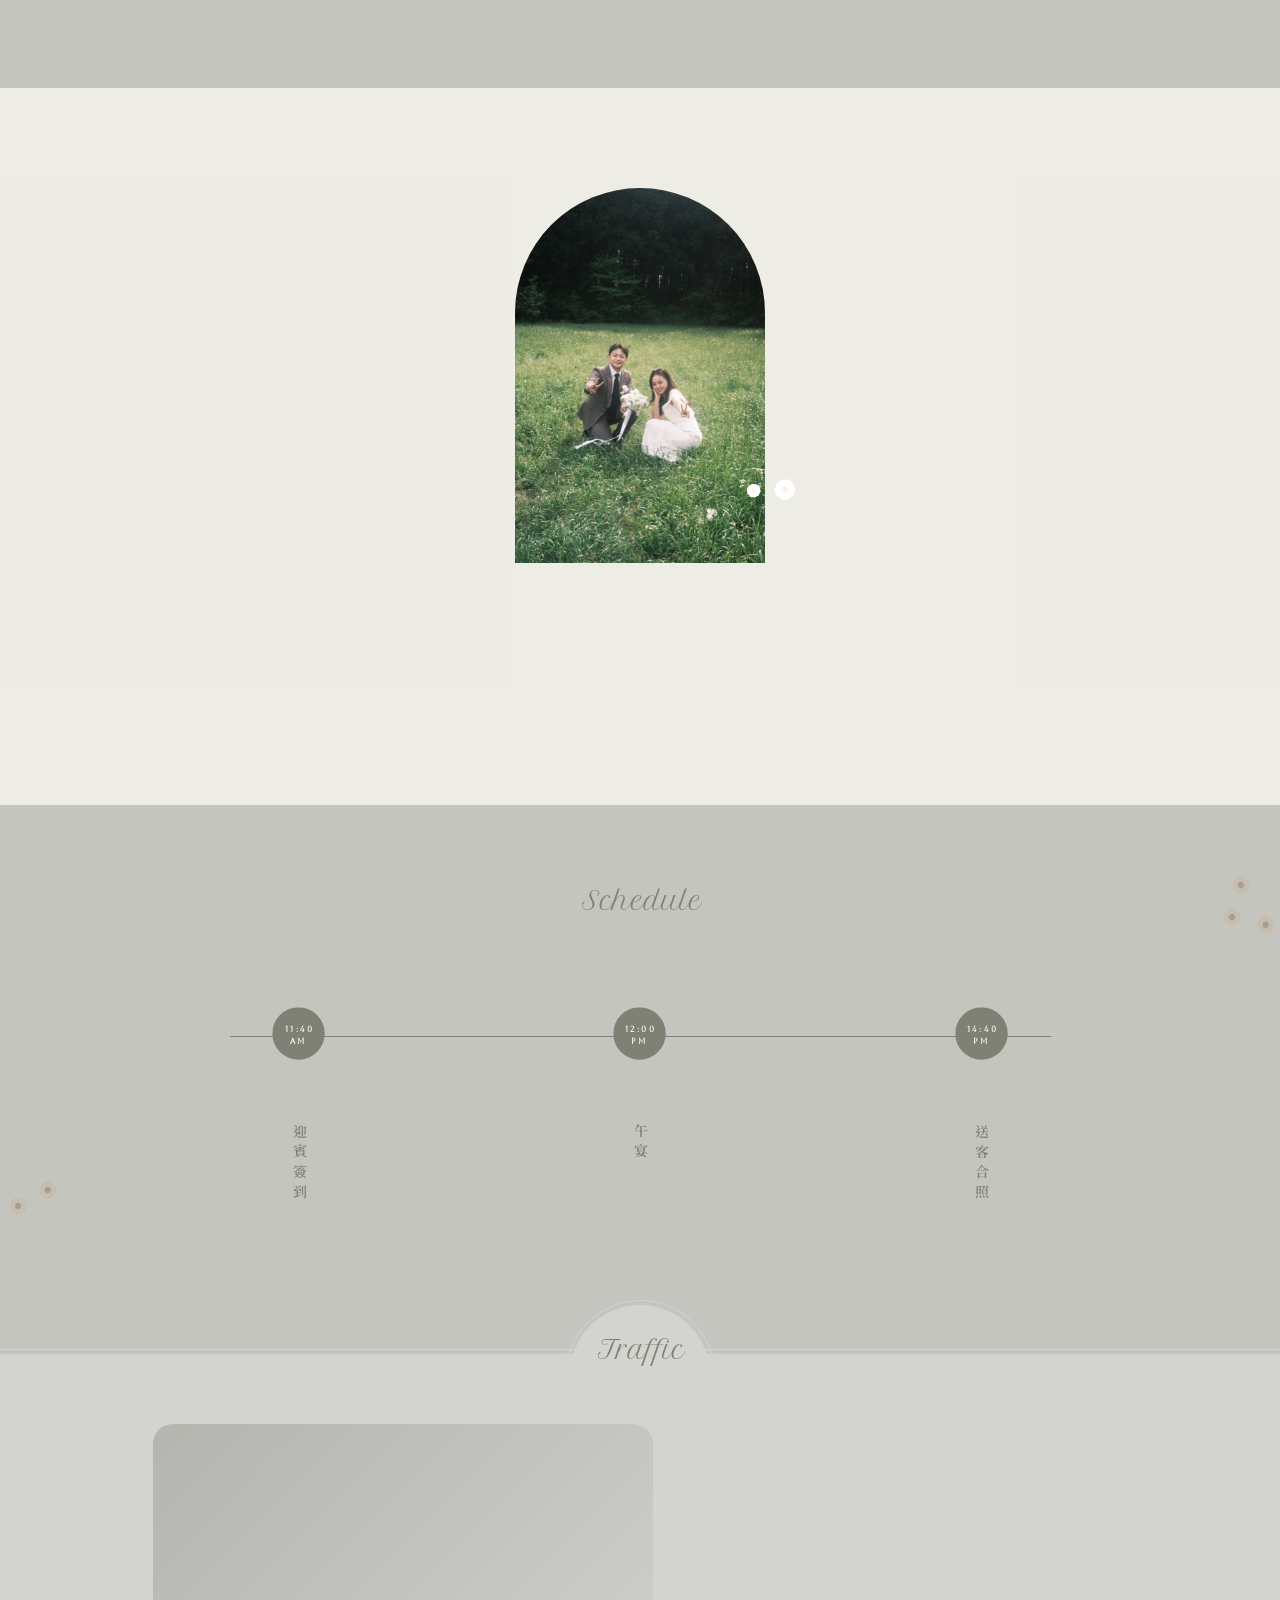
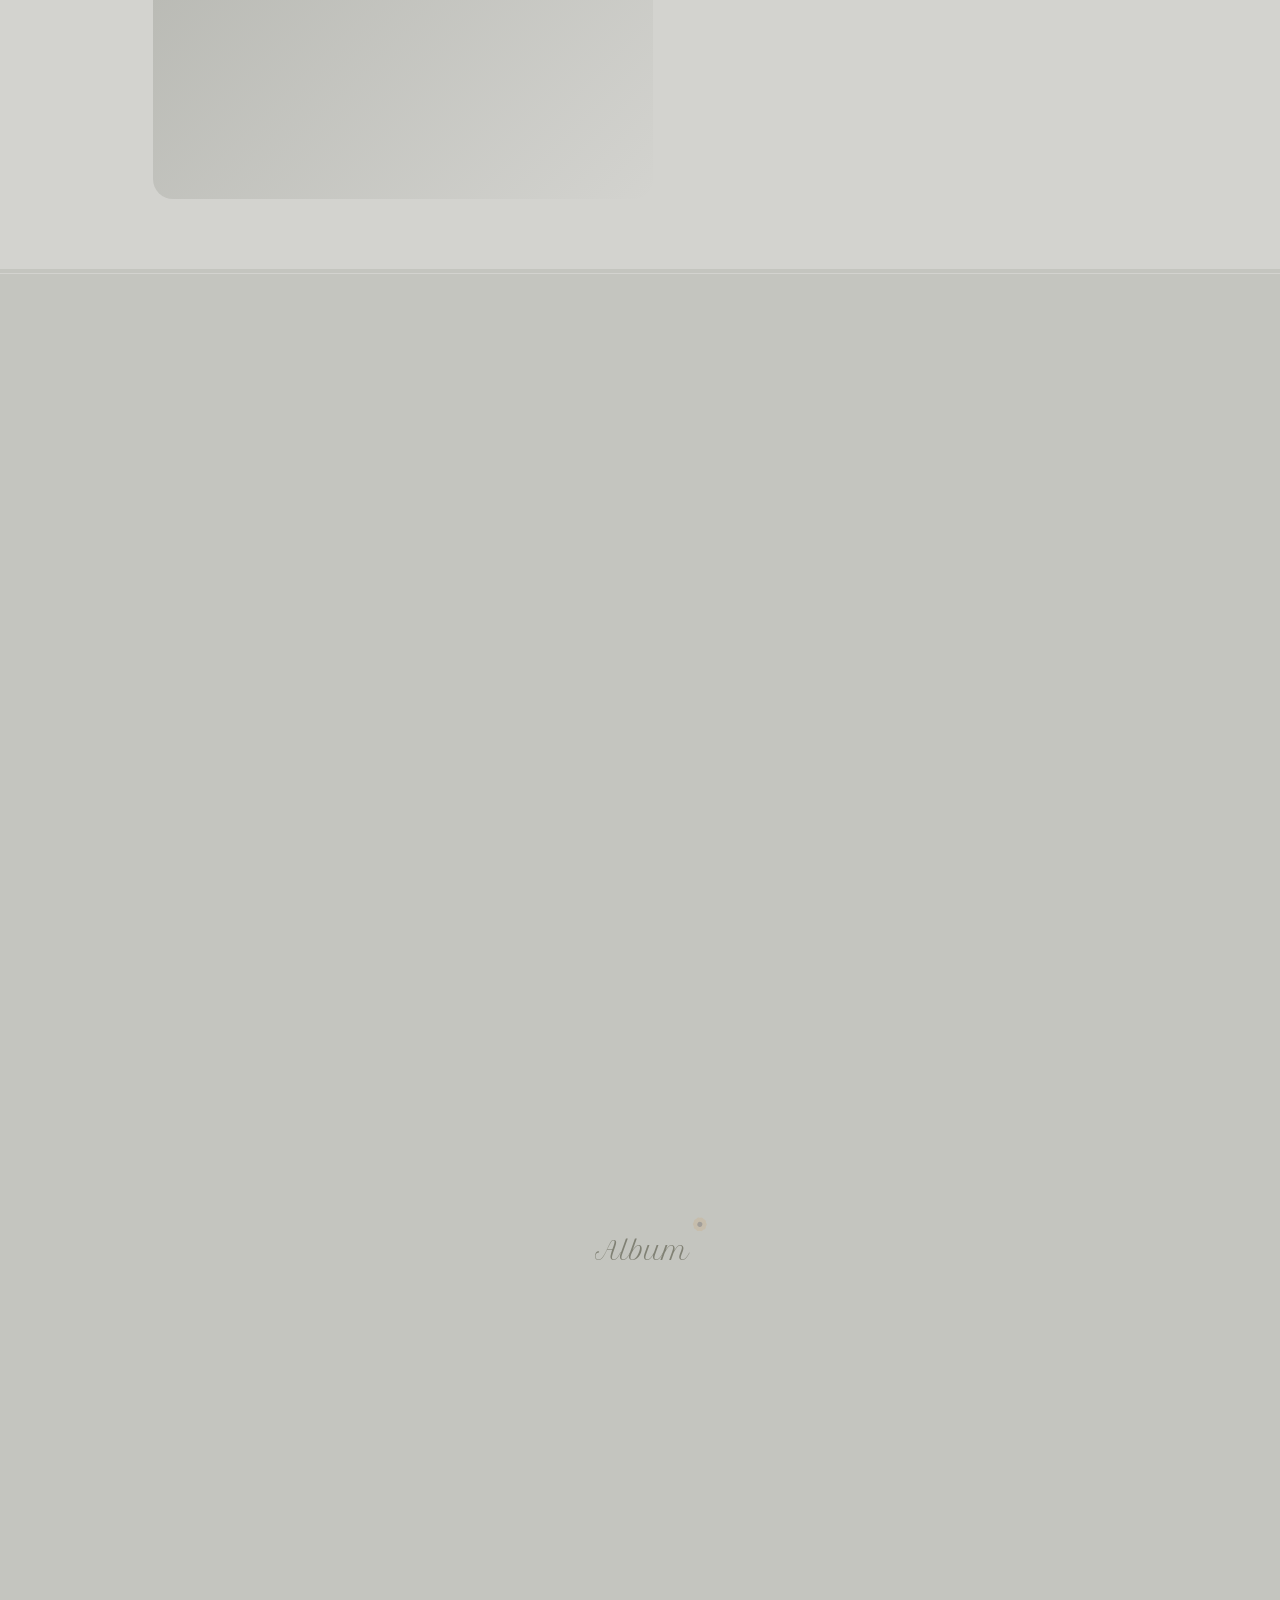
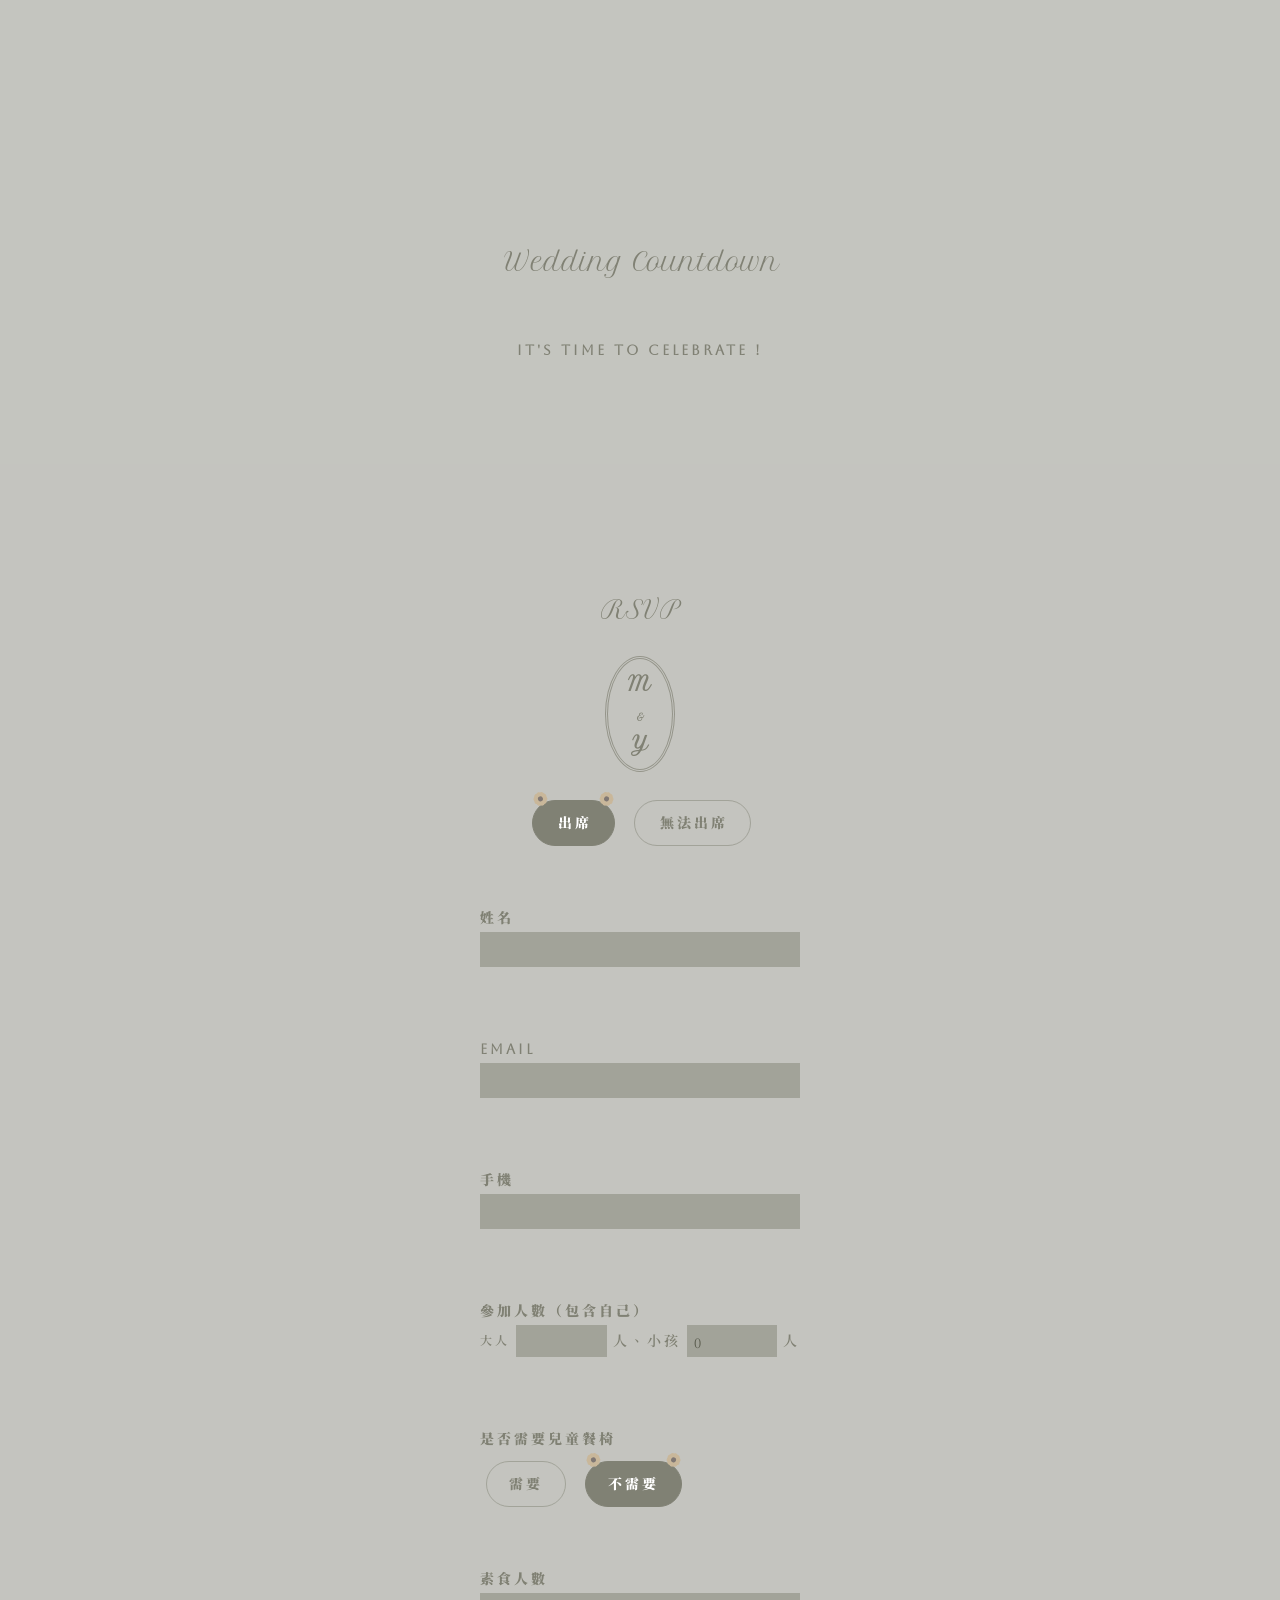
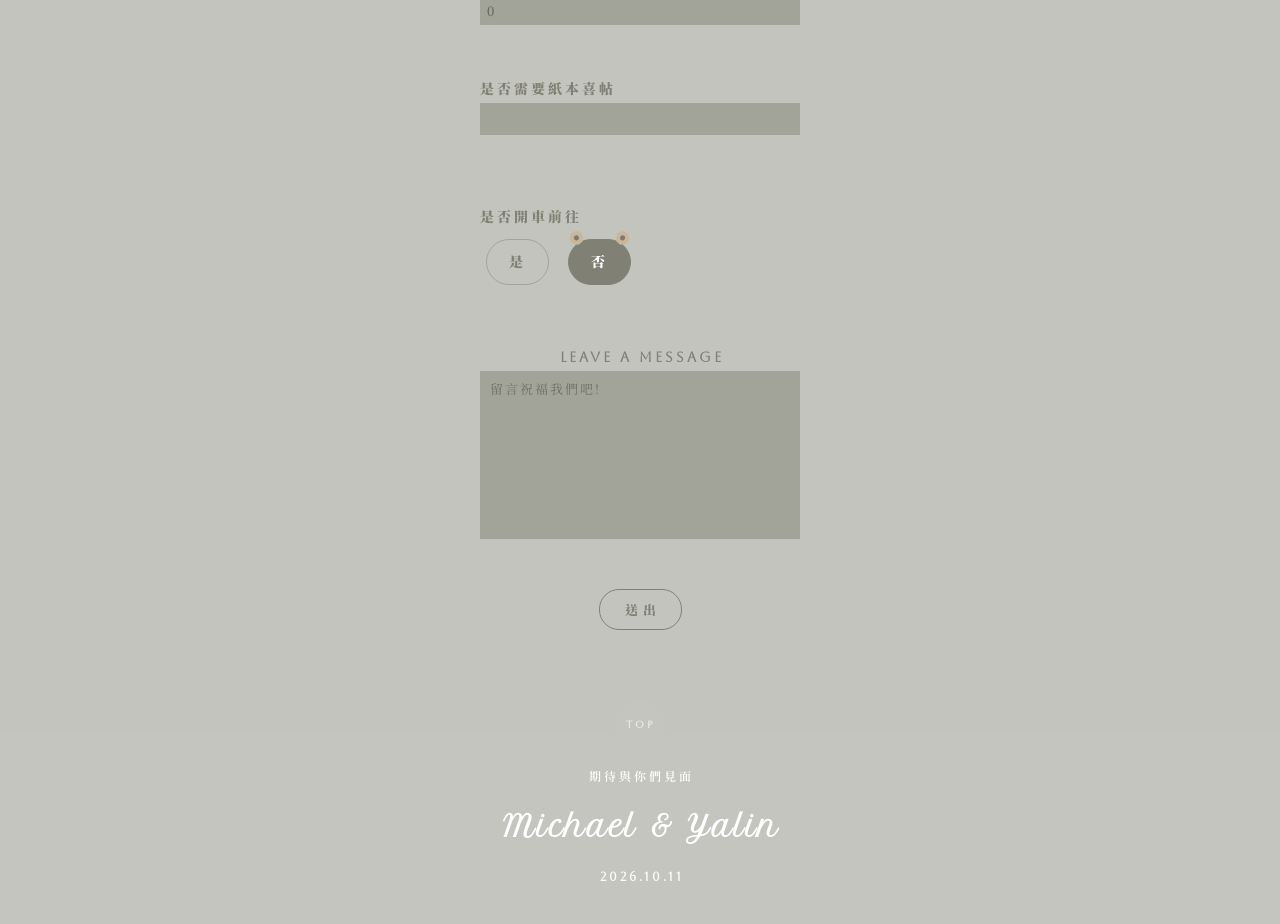
==== commit c0d501bc: "Remove the homecoming links from the wedding invitation The main invitation no longer points guests " ====
--- a/index.html
+++ b/index.html
@@ -77,7 +77,6 @@
         邀請你們2026.10.11（日）<br>
         前往台北漢來大飯店 3樓鉑金A廳<br>與我們一起慶祝
     </p>
-    <a class="page-link" href="homecoming.html">10.17 歸寧宴邀請函 →</a>
 </div>
 
 <div id="schedule">
@@ -356,7 +355,6 @@
     <div>期待與你們見面</div>
     <div class="footer-signature">Michael &amp; Yalin</div>
     <div>2026.10.11</div>
-    <div><a class="page-link footer-page-link" href="homecoming.html">10.17 歸寧宴邀請函</a></div>
 </footer>
 
 <script src="https://code.jquery.com/jquery-3.4.1.js" integrity="sha256-WpOohJOqMqqyKL9FccASB9O0KwACQJpFTUBLTYOVvVU=" crossorigin="anonymous"></script>
--- a/style.css
+++ b/style.css
@@ -323,44 +323,7 @@
     transform: translateY(0);
 }
 
-/* ---------- Cross-links between the wedding page and the
-   homecoming-banquet sub-page (index.html <-> homecoming.html) ---------- */
-.page-link:link, .page-link:visited{
-    display: inline-block;
-    width: auto;
-    margin-top: 40px;
-    padding: 10px 24px;
-    font-size: 13px;
-    letter-spacing: 3px;
-    text-indent: 3px;
-    text-decoration: none;
-    color: rgba(255, 255, 255, 0.9);
-    border: 1px solid rgb(128, 129, 116);
-    background-color: rgb(128, 129, 116);
-    border-radius: 70px;
-    transition: 0.5s;
-}
-
-.page-link:hover, .page-link:active{
-    color: rgb(128, 129, 116);
-    background-color: rgba(245, 242, 235, 0.9);
-}
-
-.footer-page-link:link, .footer-page-link:visited{
-    margin-top: 10px;
-    font-size: 11px;
-    padding: 7px 18px;
-    color: rgba(255, 255, 255, 0.85);
-    border-color: rgba(255, 255, 255, 0.6);
-    background-color: transparent;
-}
-
-.footer-page-link:hover, .footer-page-link:active{
-    color: rgb(128, 129, 116);
-    background-color: rgba(255, 255, 255, 0.85);
-    border-color: rgba(255, 255, 255, 0.85);
-}
-
+/* Sub-heading under the date on the homecoming page's hero */
 .header-sub{
     margin: 0;
     font-size: 12px;
@@ -390,6 +353,13 @@
     justify-content: center;
 }
 
+/* Two-step timeline (homecoming banquet: 入席 / 開席 only) */
+#timeline.timeline-2{
+    grid-template-areas:
+      'time1 activity1'
+      'time2 activity2';
+}
+
 #timeline::before{
     content: '';
     position: absolute;
@@ -399,6 +369,8 @@
     left: 25%;
     border-left: 1px solid rgb(128, 129, 116);
 }
+
+#timeline.timeline-2::before{ height: 55%; }
 
 #timeline div{
     display: flex;
@@ -1208,12 +1180,19 @@
         'activity1 activity2 activity3';
         width: 80%;
     }
+    #timeline.timeline-2{
+        grid-template-areas:
+        'time1 time2'
+        'activity1 activity2';
+        width: 55%;
+    }
     #timeline::before{
         width: 80%;
         height: 0;
         left: 10%;
         border-top: 1px solid rgb(128, 129, 116);
     }
+    #timeline.timeline-2::before{ width: 55%; height: 0; left: 22.5%; }
     #time2{ animation-delay: 0.3s; }
     #time3{ animation-delay: 0.6s; }
     .activity{ writing-mode: vertical-lr; align-self: start; }
